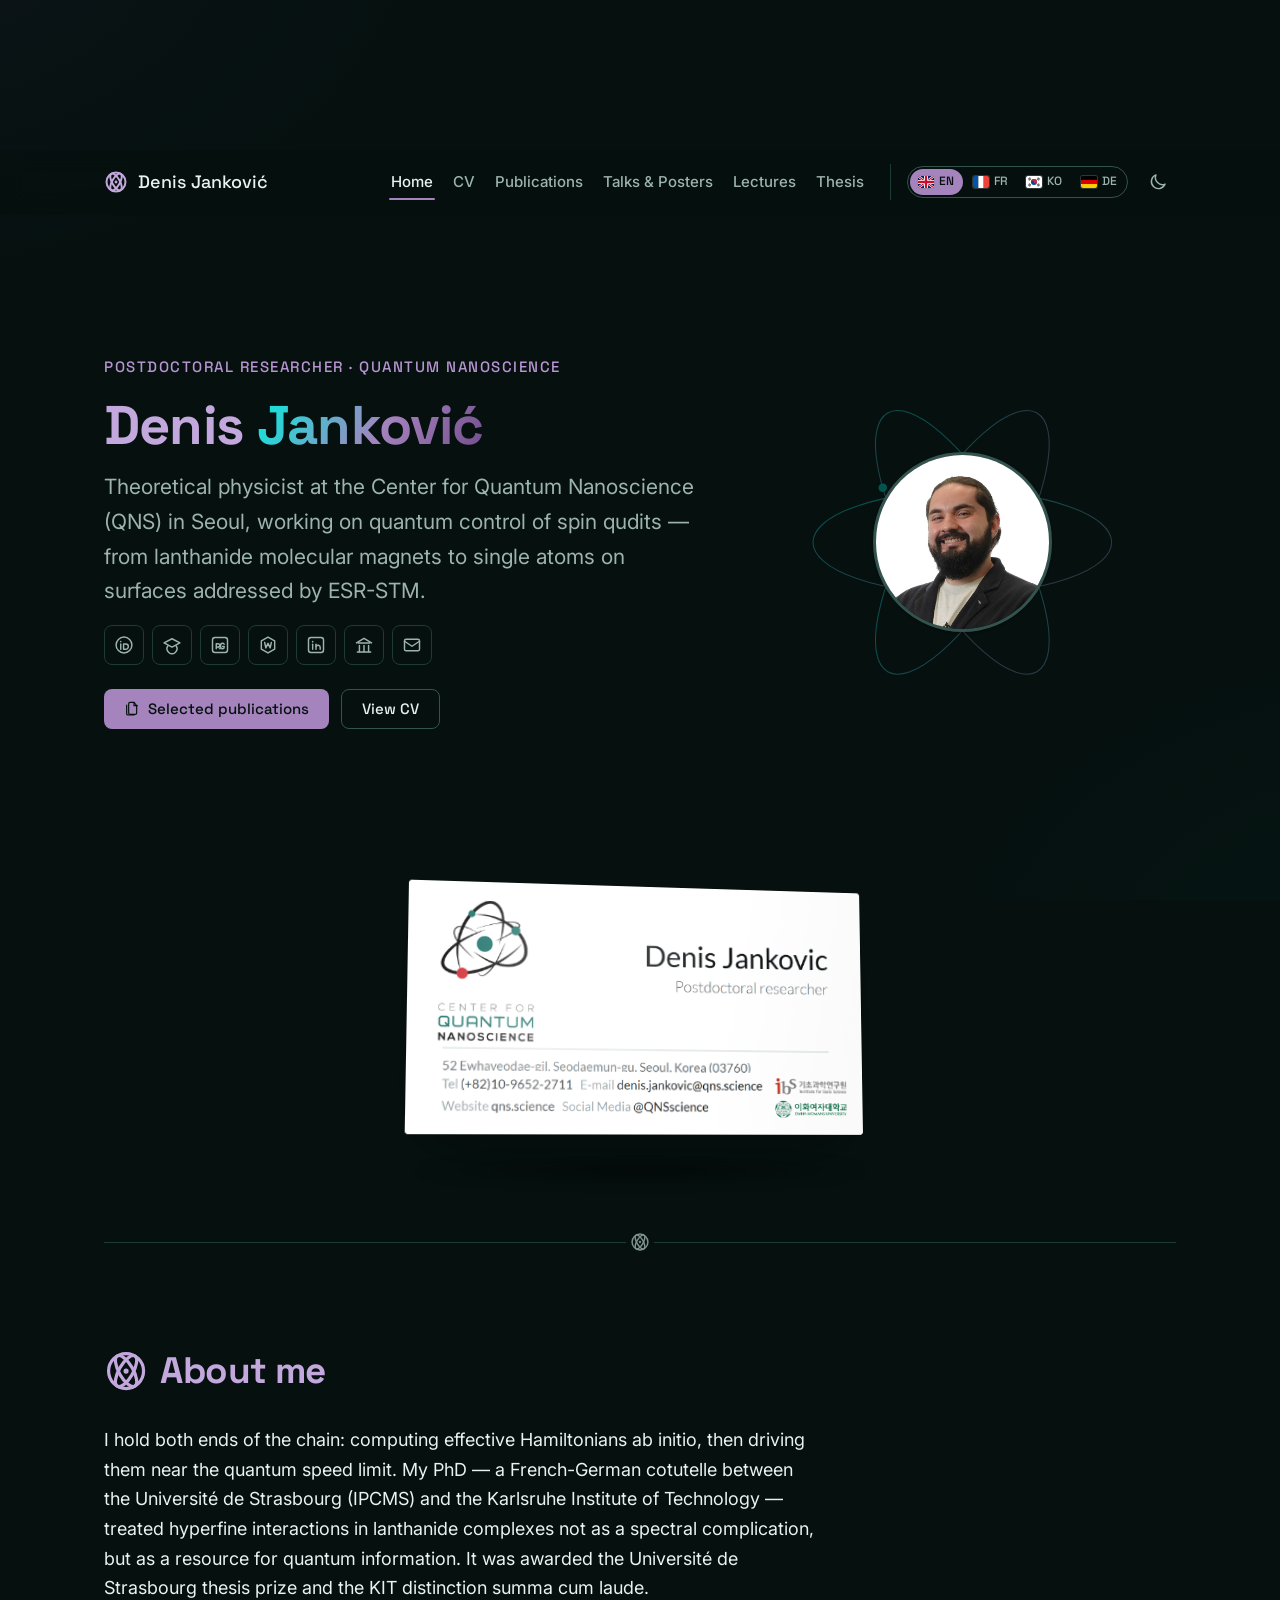
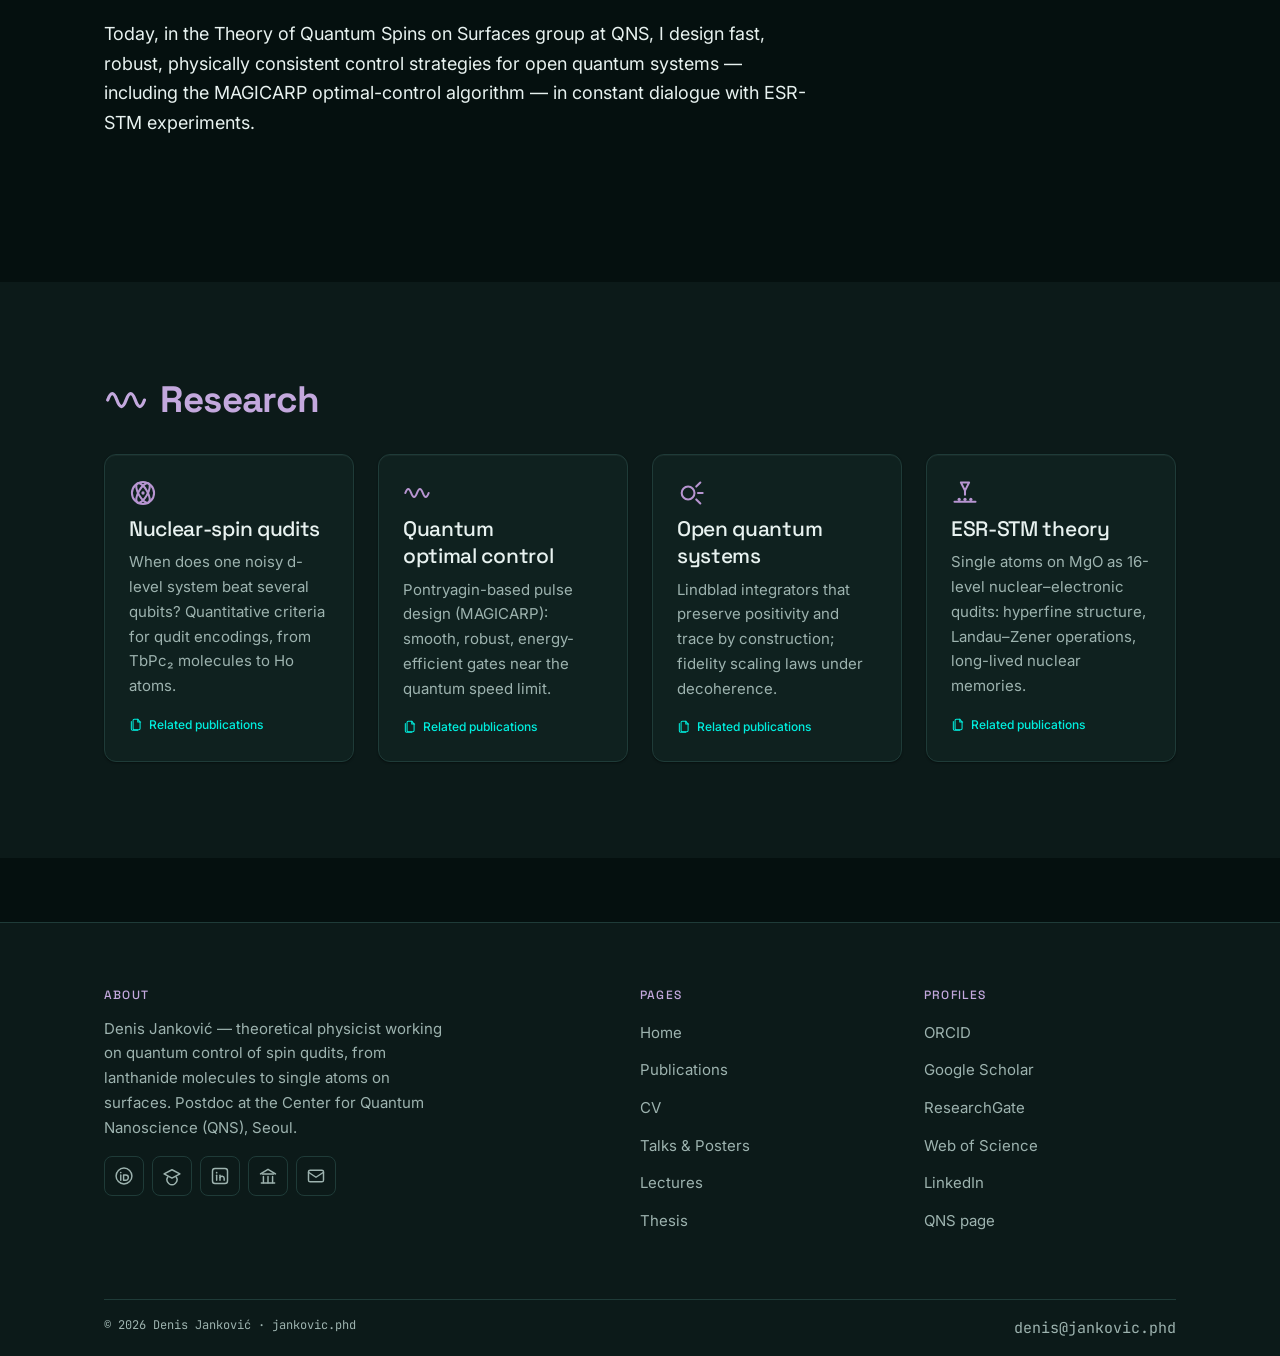
==== index.html @ dadc1a3b "Add a business card that turns over as the homepage scrolls Below the hero, a 3D card with the Engli" ====
<!DOCTYPE html>
<html lang="en" data-theme="dark" data-lang="en" class="no-js">
<head>
  <meta charset="utf-8">
  <meta name="viewport" content="width=device-width, initial-scale=1">
  <title>Denis Janković — Quantum Nanoscience Researcher</title>
  <meta name="description" content="Denis Janković — theoretical physicist at the Center for Quantum Nanoscience (QNS), Seoul. Quantum control of spin qudits, from lanthanide molecules to single atoms on surfaces. Publications, CV, talks and thesis.">
  <link rel="canonical" href="https://jankovic.phd/">
  <meta property="og:type" content="profile">
  <meta property="og:title" content="Denis Janković — Quantum Nanoscience Researcher">
  <meta property="og:description" content="Quantum control of spin qudits, from lanthanide molecules to single atoms on surfaces. Publications, CV, talks and thesis.">
  <meta property="og:url" content="https://jankovic.phd/">
  <meta property="og:image" content="https://jankovic.phd/assets/img/og-card.png">
  <meta property="og:locale" content="en_US">
  <meta property="og:locale:alternate" content="fr_FR">
  <meta property="og:locale:alternate" content="ko_KR">
  <meta property="og:locale:alternate" content="de_DE">
  <meta name="twitter:card" content="summary_large_image">
  <link rel="icon" type="image/svg+xml" href="favicon.svg">
  <!-- @partial:boot -->
<script>
(function () {
  var d = document.documentElement;
  d.classList.remove("no-js"); d.classList.add("js");
  var LANGS = ["en", "fr", "ko", "de"];
  // ?lang=fr opens the page in that language (en, fr, ko, de; kr is taken as
  // ko) and remembers it like the toggle would. The parameter is then dropped
  // from the address, so a later toggle is not undone by a reload.
  var fromUrl = null;
  try {
    var url = new URL(location.href);
    var v = url.searchParams.get("lang");
    if (v !== null) {
      v = v.toLowerCase().slice(0, 2);
      if (v === "kr") v = "ko";
      if (LANGS.indexOf(v) !== -1) fromUrl = v;
      url.searchParams.delete("lang");
      history.replaceState(history.state, "", url.pathname + url.search + url.hash);
    }
  } catch (e) { /* no URL API or history — the address is left as it is */ }
  try {
    d.dataset.theme = localStorage.getItem("dj-theme") || "dark";
    var l = fromUrl || localStorage.getItem("dj-lang");
    if (LANGS.indexOf(l) === -1) l = "en";
    if (fromUrl) localStorage.setItem("dj-lang", l);
    d.dataset.lang = l;
    d.lang = l;
  } catch (e) {
    // storage unavailable (private mode, file://) — keep defaults, but a
    // language named in the address still applies
    if (fromUrl) { d.dataset.lang = fromUrl; d.lang = fromUrl; }
  }
})();
</script>
<!-- /@partial:boot -->
  <link rel="preconnect" href="https://fonts.googleapis.com">
  <link rel="preconnect" href="https://fonts.gstatic.com" crossorigin>
  <link rel="stylesheet" href="https://fonts.googleapis.com/css2?family=Inter:wght@400;500;600&family=JetBrains+Mono&family=Space+Grotesk:wght@500;700&display=swap">
  <link rel="stylesheet" href="css/tokens.css">
  <link rel="stylesheet" href="css/base.css">
  <link rel="stylesheet" href="css/components.css">
  <link rel="stylesheet" href="css/pages.css">
  <script type="application/ld+json">
  {
    "@context": "https://schema.org",
    "@type": "Person",
    "name": "Denis Janković",
    "honorificPrefix": "Dr.",
    "jobTitle": "Postdoctoral Researcher",
    "worksFor": { "@type": "Organization", "name": "Center for Quantum Nanoscience (QNS), Institute for Basic Science & Ewha Womans University" },
    "alumniOf": [
      { "@type": "CollegeOrUniversity", "name": "Université de Strasbourg" },
      { "@type": "CollegeOrUniversity", "name": "Karlsruhe Institute of Technology" }
    ],
    "email": "mailto:denis@jankovic.phd",
    "url": "https://jankovic.phd/",
    "sameAs": [
      "https://orcid.org/0000-0002-9550-6412",
      "https://scholar.google.com/citations?user=Z3OZfkQAAAAJ",
      "https://www.linkedin.com/in/denis-jankovic/",
      "https://www.researchgate.net/profile/Denis-Jankovic",
      "https://www.webofscience.com/wos/author/record/LYO-4728-2024",
      "https://qns.science/denis-jankovic/"
    ]
  }
  </script>
</head>
<body>
<!-- @partial:sprite -->
<svg hidden aria-hidden="true" xmlns="http://www.w3.org/2000/svg">
  <!-- Signature motif at icon scale: circle + two ellipses + nucleus -->
  <symbol id="i-orbital" viewBox="0 0 24 24">
    <circle cx="12" cy="12" r="9.5"/>
    <ellipse cx="12" cy="12" rx="9.5" ry="3.8" transform="rotate(60 12 12)"/>
    <ellipse cx="12" cy="12" rx="9.5" ry="3.8" transform="rotate(-60 12 12)"/>
    <circle cx="12" cy="12" r="1.4" fill="currentColor" stroke="none"/>
  </symbol>
  <symbol id="i-wave" viewBox="0 0 24 24">
    <path d="M2 12q2.5-7 5 0t5 0t5 0t5 0"/>
  </symbol>
  <symbol id="i-pubs" viewBox="0 0 24 24">
    <path d="M15 2H9a2 2 0 0 0-2 2v14a2 2 0 0 0 2 2h8a2 2 0 0 0 2-2V7z"/>
    <path d="M15 2v5h5"/>
    <path d="M4 6v13a2 2 0 0 0 2 2h9"/>
  </symbol>
  <symbol id="i-star" viewBox="0 0 24 24">
    <path d="M12 3l2.7 5.6 6.1.9-4.4 4.3 1 6.1-5.4-2.9-5.4 2.9 1-6.1L3.2 9.5l6.1-.9z"/>
  </symbol>
  <symbol id="i-cv" viewBox="0 0 24 24">
    <rect x="3" y="5" width="18" height="14" rx="2"/>
    <circle cx="8.5" cy="10.5" r="2"/>
    <path d="M5.8 16c.7-1.4 4.7-1.4 5.4 0"/>
    <path d="M14 9.5h4M14 13h4"/>
  </symbol>
  <symbol id="i-briefcase" viewBox="0 0 24 24">
    <rect x="3" y="7" width="18" height="13" rx="2"/>
    <path d="M8 7V5a2 2 0 0 1 2-2h4a2 2 0 0 1 2 2v2"/>
    <circle cx="12" cy="13" r="1" fill="currentColor" stroke="none"/>
  </symbol>
  <symbol id="i-education" viewBox="0 0 24 24">
    <path d="M22 9.5 12 4.5l-10 5 10 5z"/>
    <path d="M6 12.2V16c0 1.5 2.7 3 6 3s6-1.5 6-3v-3.8"/>
    <path d="M22 9.5V15"/>
    <circle cx="22" cy="16.2" r="0.8" fill="currentColor" stroke="none"/>
  </symbol>
  <symbol id="i-teaching" viewBox="0 0 24 24">
    <path d="M2 3h20"/>
    <path d="M21 3v11a2 2 0 0 1-2 2H5a2 2 0 0 1-2-2V3"/>
    <path d="M8 11c1.2-2.4 2.6-2.4 3.5 0s2.3 2.4 3.5 0"/>
    <path d="M12 16v2.2M7.5 21l4.5-2.6L16.5 21"/>
  </symbol>
  <symbol id="i-award" viewBox="0 0 24 24">
    <circle cx="12" cy="9" r="5.5"/>
    <path d="M9 13.5 7.5 21l4.5-2.7L16.5 21 15 13.5"/>
  </symbol>
  <symbol id="i-medal" viewBox="0 0 24 24">
    <path d="M8.2 9.8 6 3h4.5L12 7l1.5-4H18l-2.2 6.8"/>
    <circle cx="12" cy="14.5" r="5"/>
  </symbol>
  <symbol id="i-training" viewBox="0 0 24 24">
    <path d="M2 4h6a3 3 0 0 1 3 3v13a2.5 2.5 0 0 0-2.5-2.5H2z"/>
    <path d="M22 4h-6a3 3 0 0 0-3 3v13a2.5 2.5 0 0 1 2.5-2.5H22z"/>
  </symbol>
  <symbol id="i-service" viewBox="0 0 24 24">
    <path d="M12 22s8-3.4 8-10V5.5L12 2 4 5.5V12c0 6.6 8 10 8 10z"/>
    <path d="m8.8 11.8 2.3 2.3 4.2-4.2"/>
  </symbol>
  <symbol id="i-skills" viewBox="0 0 24 24">
    <path d="M3 6h18M3 12h18M3 18h18"/>
    <circle cx="9" cy="6" r="1.8" fill="currentColor" stroke="none"/>
    <circle cx="15" cy="12" r="1.8" fill="currentColor" stroke="none"/>
    <circle cx="7" cy="18" r="1.8" fill="currentColor" stroke="none"/>
  </symbol>
  <symbol id="i-globe" viewBox="0 0 24 24">
    <circle cx="12" cy="12" r="9.5"/>
    <ellipse cx="12" cy="12" rx="4.2" ry="9.5"/>
    <path d="M2.5 12h19"/>
  </symbol>
  <symbol id="i-talks" viewBox="0 0 24 24">
    <path d="M2 3h20"/>
    <path d="M21 3v11a2 2 0 0 1-2 2H5a2 2 0 0 1-2-2V3"/>
    <path d="m7 12 3-3 2.5 2L16 7.5"/>
    <path d="M12 16v2.2M7.5 21l4.5-2.6L16.5 21"/>
  </symbol>
  <symbol id="i-posters" viewBox="0 0 24 24">
    <rect x="5" y="5.5" width="14" height="15" rx="1.5"/>
    <circle cx="12" cy="3.5" r="1.4"/>
    <path d="M12 5v3"/>
    <path d="M8.5 12h7M8.5 15.5h5"/>
  </symbol>
  <symbol id="i-thesis" viewBox="0 0 24 24">
    <path d="M4 19.5A2.5 2.5 0 0 1 6.5 17H20"/>
    <path d="M6.5 2H20v20H6.5A2.5 2.5 0 0 1 4 19.5v-15A2.5 2.5 0 0 1 6.5 2z"/>
    <path d="M9.5 7h7"/>
  </symbol>
  <symbol id="i-mail" viewBox="0 0 24 24">
    <rect x="3" y="5" width="18" height="14" rx="2"/>
    <path d="m3 7.5 9 6 9-6"/>
  </symbol>
  <symbol id="i-pin" viewBox="0 0 24 24">
    <path d="M12 21.5S5 15.5 5 10a7 7 0 0 1 14 0c0 5.5-7 11.5-7 11.5z"/>
    <circle cx="12" cy="10" r="2.5"/>
  </symbol>
  <symbol id="i-download" viewBox="0 0 24 24">
    <path d="M12 3v11.5"/>
    <path d="m7 10 5 5 5-5"/>
    <path d="M4 17v2a2 2 0 0 0 2 2h12a2 2 0 0 0 2-2v-2"/>
  </symbol>
  <symbol id="i-external" viewBox="0 0 24 24">
    <path d="M14 4h6v6"/>
    <path d="M20 4 11 13"/>
    <path d="M18 13.5V19a1.5 1.5 0 0 1-1.5 1.5h-11A1.5 1.5 0 0 1 4 19V8a1.5 1.5 0 0 1 1.5-1.5H10"/>
  </symbol>
  <symbol id="i-copy" viewBox="0 0 24 24">
    <rect x="9" y="9" width="11" height="11" rx="2"/>
    <path d="M5 15V5a2 2 0 0 1 2-2h10"/>
  </symbol>
  <symbol id="i-check" viewBox="0 0 24 24">
    <path d="m5 13 4.5 4.5L19 8"/>
  </symbol>
  <symbol id="i-search" viewBox="0 0 24 24">
    <circle cx="11" cy="11" r="7"/>
    <path d="m20.5 20.5-4.6-4.6"/>
  </symbol>
  <symbol id="i-calendar" viewBox="0 0 24 24">
    <rect x="3" y="5" width="18" height="16" rx="2"/>
    <path d="M8 3v4M16 3v4M3 10.5h18"/>
    <circle cx="12" cy="15.5" r="1.2" fill="currentColor" stroke="none"/>
  </symbol>
  <symbol id="i-filter" viewBox="0 0 24 24">
    <path d="M3 5h18l-7 8v5.5l-4 2.5v-8z"/>
  </symbol>
  <symbol id="i-chevron-down" viewBox="0 0 24 24">
    <path d="m6 9 6 6 6-6"/>
  </symbol>
  <symbol id="i-sun" viewBox="0 0 24 24">
    <circle cx="12" cy="12" r="4.2"/>
    <path d="M12 2v2.5M12 19.5V22M2 12h2.5M19.5 12H22M4.9 4.9l1.8 1.8M17.3 17.3l1.8 1.8M19.1 4.9l-1.8 1.8M6.7 17.3l-1.8 1.8"/>
  </symbol>
  <symbol id="i-moon" viewBox="0 0 24 24">
    <path d="M20.5 14.5A8.5 8.5 0 0 1 9.5 3.5a8.5 8.5 0 1 0 11 11z"/>
  </symbol>
  <symbol id="i-arrow-up" viewBox="0 0 24 24">
    <path d="M12 20V5"/>
    <path d="m6 11 6-6 6 6"/>
  </symbol>
  <symbol id="i-fullscreen" viewBox="0 0 24 24">
    <path d="M8 3H5a2 2 0 0 0-2 2v3"/>
    <path d="M16 3h3a2 2 0 0 1 2 2v3"/>
    <path d="M8 21H5a2 2 0 0 1-2-2v-3"/>
    <path d="M16 21h3a2 2 0 0 0 2-2v-3"/>
  </symbol>
  <symbol id="i-video" viewBox="0 0 24 24">
    <rect x="2" y="6" width="13" height="12" rx="2"/>
    <path d="m15 10.5 6-3.5v10l-6-3.5"/>
  </symbol>
  <symbol id="i-users" viewBox="0 0 24 24">
    <circle cx="9" cy="8" r="3.5"/>
    <path d="M2.5 20c.8-3.4 3.4-5 6.5-5s5.7 1.6 6.5 5"/>
    <path d="M16.5 4.6a3.5 3.5 0 0 1 0 6.8"/>
    <path d="M18 15.3c2 .7 3.2 2.2 3.7 4.7"/>
  </symbol>
  <symbol id="i-megaphone" viewBox="0 0 24 24">
    <path d="m3 11 18-7v12L3 13z"/>
    <path d="M11.6 16.8a3 3 0 1 1-5.8-1.6"/>
  </symbol>
  <symbol id="i-link" viewBox="0 0 24 24">
    <path d="M10 13a5 5 0 0 0 7.5.5l3-3a5 5 0 0 0-7-7l-1.7 1.7"/>
    <path d="M14 11a5 5 0 0 0-7.5-.5l-3 3a5 5 0 0 0 7 7l1.7-1.7"/>
  </symbol>
  <symbol id="i-file" viewBox="0 0 24 24">
    <path d="M15 2H7a2 2 0 0 0-2 2v16a2 2 0 0 0 2 2h10a2 2 0 0 0 2-2V7z"/>
    <path d="M15 2v5h5"/>
    <path d="M9 13h6M9 17h6"/>
  </symbol>
  <symbol id="i-open" viewBox="0 0 24 24">
    <circle cx="9.5" cy="12" r="5.5"/>
    <path d="m16.5 6.5 3.5-3.5M18 12h4M16.5 17.5l3.5 3.5"/>
  </symbol>
  <symbol id="i-stm" viewBox="0 0 24 24">
    <path d="M8.5 3h7l-3.5 7z"/>
    <path d="M12 10v3.5"/>
    <path d="M3 19.5h18"/>
    <circle cx="7" cy="17.5" r="1.4" fill="currentColor" stroke="none"/>
    <circle cx="12" cy="17.5" r="1.4" fill="currentColor" stroke="none"/>
    <circle cx="17" cy="17.5" r="1.4" fill="currentColor" stroke="none"/>
  </symbol>
  <!-- Brand marks, drawn in the same 24px stroke style -->
  <symbol id="i-orcid" viewBox="0 0 24 24">
    <circle cx="12" cy="12" r="9.5"/>
    <circle cx="8.1" cy="7.9" r="1" fill="currentColor" stroke="none"/>
    <path d="M8.1 10.8V17"/>
    <path d="M11.5 10.8h2.6a3.1 3.1 0 0 1 0 6.2h-2.6z"/>
  </symbol>
  <symbol id="i-scholar" viewBox="0 0 24 24">
    <path d="M21.5 9.5 12 4.5l-9.5 5 9.5 5z"/>
    <path d="M6.9 13.2a6 6 0 1 0 10.2 0"/>
  </symbol>
  <symbol id="i-linkedin" viewBox="0 0 24 24">
    <rect x="3" y="3" width="18" height="18" rx="3"/>
    <circle cx="8" cy="8" r="1" fill="currentColor" stroke="none"/>
    <path d="M8 11v6"/>
    <path d="M12 17v-6"/>
    <path d="M12 13.8a2.6 2.6 0 0 1 5 1V17"/>
  </symbol>
  <symbol id="i-researchgate" viewBox="0 0 24 24">
    <rect x="3" y="3" width="18" height="18" rx="3"/>
    <path d="M7.5 16.5v-6h2.3a1.9 1.9 0 0 1 0 3.8H7.5m2.8 0 1.8 2.2"/>
    <path d="M17 11a2.4 2.4 0 0 0-2-1c-1.5 0-2.4 1.2-2.4 3.2s.9 3.3 2.4 3.3c1.2 0 2-.7 2-1.9v-.7h-1.8"/>
  </symbol>
  <symbol id="i-wos" viewBox="0 0 24 24">
    <path d="M12 2.5 20 7v10l-8 4.5L4 17V7z"/>
    <path d="m8 9 1.4 6.5L12 10l2.6 5.5L16 9"/>
  </symbol>
  <symbol id="i-qns" viewBox="0 0 24 24">
    <path d="M3 9.5 12 4l9 5.5"/>
    <path d="M5 9.5h14"/>
    <path d="M6.5 12.5V20M12 12.5V20M17.5 12.5V20"/>
    <path d="M4 20.5h16"/>
  </symbol>
  <symbol id="i-arxiv" viewBox="0 0 24 24">
    <path d="M6 4.5c3.2 2.6 7 8 11.5 15"/>
    <path d="M17.5 4.5C15.2 7.6 10.8 13.4 6.5 19.5"/>
  </symbol>
  <symbol id="i-code" viewBox="0 0 24 24">
    <path d="m8 7-5 5 5 5"/>
    <path d="m16 7 5 5-5 5"/>
  </symbol>
  <symbol id="i-pencil" viewBox="0 0 24 24">
    <path d="M17 3a2.85 2.85 0 1 1 4 4L7.5 20.5 2 22l1.5-5.5z"/>
    <path d="m15 5 4 4"/>
  </symbol>
  <!-- Language flags (fixed colours, never themed) -->
  <symbol id="f-gb" viewBox="0 0 24 18">
    <rect width="24" height="18" fill="#012169"/>
    <path d="M0 0l24 18M24 0L0 18" stroke="#fff" stroke-width="3.6"/>
    <path d="M0 0l24 18M24 0L0 18" stroke="#C8102E" stroke-width="1.6"/>
    <path d="M12 0v18M0 9h24" stroke="#fff" stroke-width="6"/>
    <path d="M12 0v18M0 9h24" stroke="#C8102E" stroke-width="3.4"/>
  </symbol>
  <symbol id="f-fr" viewBox="0 0 24 18">
    <rect width="8" height="18" fill="#0055A4"/>
    <rect x="8" width="8" height="18" fill="#fff"/>
    <rect x="16" width="8" height="18" fill="#EF4135"/>
  </symbol>
  <symbol id="f-kr" viewBox="0 0 24 18">
    <rect width="24" height="18" fill="#fff"/>
    <circle cx="12" cy="9" r="4.5" fill="#0047A0"/>
    <path d="M7.5 9a4.5 4.5 0 0 1 9 0 2.25 2.25 0 0 1-4.5 0 2.25 2.25 0 0 0-4.5 0z" fill="#CD2E3A"/>
    <g stroke="#000" stroke-width="1">
      <path d="M3.2 4.6l3-2.2M3.9 5.6l3-2.2M4.6 6.6l3-2.2"/>
      <path d="M17.8 15.6l3-2.2M17.1 14.6l3-2.2M16.4 13.6l3-2.2"/>
      <path d="M3.2 13.4l3 2.2M3.9 12.4l3 2.2M4.6 11.4l3 2.2"/>
      <path d="M17.8 2.4l3 2.2M17.1 3.4l3 2.2M16.4 4.4l3 2.2"/>
    </g>
  </symbol>
  <symbol id="f-de" viewBox="0 0 24 18">
    <rect width="24" height="6" fill="#000"/>
    <rect y="6" width="24" height="6" fill="#DD0000"/>
    <rect y="12" width="24" height="6" fill="#FFCE00"/>
  </symbol>
</svg>
<!-- /@partial:sprite -->
<!-- @partial:nav -->
<a class="skip-link" href="#main"><span lang="en">Skip to content</span><span lang="fr">Aller au contenu</span><span lang="ko">본문으로 건너뛰기</span><span lang="de">Zum Inhalt springen</span></a>
<header class="site-nav">
  <nav class="site-nav__inner" aria-label="Main">
    <a class="site-nav__brand" href="index.html">
      <svg class="icon" aria-hidden="true"><use href="#i-orbital"/></svg>
      <span>Denis Janković</span>
    </a>
    <ul class="site-nav__links">
      <li><a class="site-nav__link" href="index.html" data-nav="index"><span lang="en">Home</span><span lang="fr">Accueil</span><span lang="ko">홈</span><span lang="de">Start</span></a></li>
      <li><a class="site-nav__link" href="cv.html" data-nav="cv">CV</a></li>
      <li><a class="site-nav__link" href="publications.html" data-nav="publications"><span lang="en">Publications</span><span lang="fr">Publications</span><span lang="ko">논문</span><span lang="de">Publikationen</span></a></li>
      <li><a class="site-nav__link" href="talks.html" data-nav="talks"><span lang="en">Talks &amp; Posters</span><span lang="fr">Présentations &amp; Posters</span><span lang="ko">발표 &amp; 포스터</span><span lang="de">Vorträge &amp; Poster</span></a></li>
      <li><a class="site-nav__link" href="lectures.html" data-nav="lectures"><span lang="en">Lectures</span><span lang="fr">Cours</span><span lang="ko">강의</span><span lang="de">Lehre</span></a></li>
      <li><a class="site-nav__link" href="thesis.html" data-nav="thesis"><span lang="en">Thesis</span><span lang="fr">Thèse</span><span lang="ko">학위논문</span><span lang="de">Dissertation</span></a></li>
    </ul>
    <div class="site-nav__controls">
      <div class="lang-toggle" role="group" data-i18n-aria-label="langToggle" aria-label="Language">
        <button class="lang-toggle__opt keep" type="button" data-lang-btn="en" aria-pressed="true" aria-label="English">
          <svg class="flag" aria-hidden="true"><use href="#f-gb"/></svg><span class="code">EN</span></button>
        <button class="lang-toggle__opt keep" type="button" data-lang-btn="fr" aria-pressed="false" aria-label="Français">
          <svg class="flag" aria-hidden="true"><use href="#f-fr"/></svg><span class="code">FR</span></button>
        <button class="lang-toggle__opt keep" type="button" data-lang-btn="ko" aria-pressed="false" aria-label="한국어">
          <svg class="flag" aria-hidden="true"><use href="#f-kr"/></svg><span class="code">KO</span></button>
        <button class="lang-toggle__opt keep" type="button" data-lang-btn="de" aria-pressed="false" aria-label="Deutsch">
          <svg class="flag" aria-hidden="true"><use href="#f-de"/></svg><span class="code">DE</span></button>
      </div>
      <button class="theme-toggle" type="button" data-theme-btn aria-pressed="true" data-i18n-aria-label="themeToggle" aria-label="Switch theme">
        <svg class="icon icon--sun" aria-hidden="true"><use href="#i-sun"/></svg>
        <svg class="icon icon--moon" aria-hidden="true"><use href="#i-moon"/></svg>
      </button>
    </div>
  </nav>
</header>
<!-- /@partial:nav -->

<main id="main">
  <!-- ============================ HERO ============================ -->
  <section class="hero container">
    <div class="hero__text">
      <p class="eyebrow load-rise" style="--load-delay:100ms">
        <span lang="en">Postdoctoral researcher · Quantum nanoscience</span>
        <span lang="fr">Chercheur postdoctoral · Nanoscience quantique</span>
        <span lang="ko">박사후연구원 · 양자 나노과학</span>
        <span lang="de">Postdoktorand · Quanten-Nanowissenschaft</span>
      </p>
      <h1 class="hero__name load-rise" style="--load-delay:180ms">Denis <span class="grad">Janković</span></h1>
      <p class="hero__bio load-rise" style="--load-delay:260ms">
        <span lang="en">Theoretical physicist at the Center for Quantum Nanoscience (QNS) in Seoul, working on quantum control of spin qudits — from lanthanide molecular magnets to single atoms on surfaces addressed by ESR-STM.</span>
        <span lang="fr">Physicien théoricien au Center for Quantum Nanoscience (QNS) à Séoul, je travaille sur le contrôle quantique des qudits de spin — des aimants moléculaires de lanthanides aux atomes uniques sur surface adressés par ESR-STM.</span>
        <span lang="ko">서울 양자나노과학연구단(QNS)의 이론물리학자로서, 란타넘족 분자 자석부터 ESR-STM으로 조작하는 표면 위 단일 원자까지, 스핀 큐디트의 양자 제어를 연구합니다.</span>
        <span lang="de">Theoretischer Physiker am Center for Quantum Nanoscience (QNS) in Seoul. Ich arbeite an der Quantenkontrolle von Spin-Qudits — von molekularen Lanthanoid-Magneten bis zu einzelnen Atomen auf Oberflächen, adressiert per ESR-STM.</span>
      </p>
      <div class="hero__links load-rise" style="--load-delay:340ms">
        <a class="icon-btn" href="https://orcid.org/0000-0002-9550-6412" aria-label="ORCID" title="ORCID"><svg class="icon" aria-hidden="true"><use href="#i-orcid"/></svg></a>
        <a class="icon-btn" href="https://scholar.google.com/citations?user=Z3OZfkQAAAAJ" aria-label="Google Scholar" title="Google Scholar"><svg class="icon" aria-hidden="true"><use href="#i-scholar"/></svg></a>
        <a class="icon-btn" href="https://www.researchgate.net/profile/Denis-Jankovic" aria-label="ResearchGate" title="ResearchGate"><svg class="icon" aria-hidden="true"><use href="#i-researchgate"/></svg></a>
        <a class="icon-btn" href="https://www.webofscience.com/wos/author/record/LYO-4728-2024" aria-label="Web of Science" title="Web of Science"><svg class="icon" aria-hidden="true"><use href="#i-wos"/></svg></a>
        <a class="icon-btn" href="https://www.linkedin.com/in/denis-jankovic/" aria-label="LinkedIn" title="LinkedIn"><svg class="icon" aria-hidden="true"><use href="#i-linkedin"/></svg></a>
        <a class="icon-btn" href="https://qns.science/denis-jankovic/" aria-label="QNS institutional page" title="QNS"><svg class="icon" aria-hidden="true"><use href="#i-qns"/></svg></a>
        <a class="icon-btn" href="mailto:denis@jankovic.phd" aria-label="Email" title="Email"><svg class="icon" aria-hidden="true"><use href="#i-mail"/></svg></a>
      </div>
      <div class="hero__ctas load-rise" style="--load-delay:420ms">
        <a class="btn btn--primary" href="publications.html">
          <svg class="icon" aria-hidden="true"><use href="#i-pubs"/></svg>
          <span lang="en">Selected publications</span><span lang="fr">Publications sélectionnées</span><span lang="ko">선정 논문</span><span lang="de">Ausgewählte Publikationen</span>
        </a>
        <a class="btn btn--secondary" href="cv.html">
          <span lang="en">View CV</span><span lang="fr">Voir le CV</span><span lang="ko">CV 보기</span><span lang="de">CV ansehen</span>
        </a>
      </div>
    </div>
    <div class="hero__visual" aria-hidden="true">
      <svg class="orbital" viewBox="0 0 600 600">
        <defs>
          <linearGradient id="qgrad" x1="0" y1="0" x2="1" y2="1">
            <stop offset="0" style="stop-color:var(--motif-a)"/>
            <stop offset="1" style="stop-color:var(--motif-b)"/>
          </linearGradient>
        </defs>
        <g class="orbital__rings" stroke="url(#qgrad)">
          <ellipse class="orbital__ring" cx="300" cy="300" rx="210" ry="72"/>
          <ellipse class="orbital__ring" cx="300" cy="300" rx="210" ry="72" transform="rotate(60 300 300)"/>
          <ellipse class="orbital__ring" cx="300" cy="300" rx="210" ry="72" transform="rotate(-60 300 300)"/>
          <g transform="rotate(60 300 300)">
            <circle class="orbital__satellite" r="6" stroke="none">
              <animateMotion dur="16s" repeatCount="indefinite" path="M 90 300 a 210 72 0 1 0 420 0 a 210 72 0 1 0 -420 0"/>
            </circle>
          </g>
        </g>
        <circle class="orbital__nucleus" cx="300" cy="300" r="8" stroke="none"/>
      </svg>
      <!-- Portrait: the pictures and their timing come from data/portraits.json
           (Profile pictures in /admin); js/portrait.js shows them — one stands
           still, two or more open on one drawn at random and then fade from one
           to the next. With none, or until the first one loads, the initials
           stay. -->
      <div class="hero__portrait hero__portrait--initials" data-portrait>
        <span>DJ</span>
      </div>
    </div>
  </section>

  <!-- ======================== BUSINESS CARD ======================== -->
  <!-- Turns over as it scrolls through the viewport: js/card.js sets the angle
       from the scroll position, and opens a link to #card with the card centred
       and face on. The two faces are assets/img/card/*.png,
       rendered from the QNS design-system business card (see DEPLOY.md,
       "Business card"). -->
  <section class="card-stage container" id="card" data-card-stage data-i18n-aria-label="businessCard" aria-label="Business card">
    <div class="card3d">
      <div class="card3d__face card3d__face--front">
        <img src="assets/img/card/business-card-en.png" width="1420" height="768" alt="Business card of Denis Jankovic, postdoctoral researcher at the Center for Quantum Nanoscience — 52 Ewhayeodae-gil, Seodaemun-gu, Seoul, Korea (03760); denis.jankovic@qns.science; qns.science; @QNSscience">
      </div>
      <div class="card3d__face card3d__face--back">
        <img src="assets/img/card/business-card-ko.png" width="1420" height="768" alt="명함 뒷면 (한국어): 양코비치 데니스, 박사후과정연구원, 양자나노과학연구단">
      </div>
    </div>
    <div class="card-stage__shadow" aria-hidden="true"></div>
  </section>

  <div class="divider" role="presentation"><svg class="icon" aria-hidden="true"><use href="#i-orbital"/></svg></div>

  <!-- ============================ ABOUT ============================ -->
  <section class="section container" id="about">
    <div class="section-head" data-reveal>
      <svg class="icon" aria-hidden="true"><use href="#i-orbital"/></svg>
      <h2><span lang="en">About me</span><span lang="fr">À propos</span><span lang="ko">소개</span><span lang="de">Über mich</span></h2>
    </div>
    <div data-reveal-group>
      <p data-reveal>
        <span lang="en">I hold both ends of the chain: computing effective Hamiltonians ab initio, then driving them near the quantum speed limit. My PhD — a French-German cotutelle between the Université de Strasbourg (IPCMS) and the Karlsruhe Institute of Technology — treated hyperfine interactions in lanthanide complexes not as a spectral complication, but as a resource for quantum information. It was awarded the Université de Strasbourg thesis prize and the KIT distinction summa cum laude.</span>
        <span lang="fr">Je tiens les deux bouts de la chaîne : calculer ab initio des hamiltoniens effectifs, puis les commander près de la limite de vitesse quantique. Ma thèse — une cotutelle franco-allemande entre l'Université de Strasbourg (IPCMS) et le Karlsruhe Institute of Technology — a traité les interactions hyperfines dans les complexes de lanthanides non comme une complication spectrale, mais comme une ressource pour l'information quantique. Elle a reçu le prix de thèse de l'Université de Strasbourg et la mention summa cum laude du KIT.</span>
        <span lang="ko">저는 사슬의 양 끝을 모두 다룹니다: 유효 해밀토니안을 제일원리로 계산하고, 이를 양자 속도 한계 근처에서 제어하는 것입니다. 스트라스부르 대학교(IPCMS)와 카를스루에 공과대학교(KIT)의 공동 박사과정으로 수행한 학위논문에서는 란타넘족 착물의 초미세 상호작용을 스펙트럼의 골칫거리가 아니라 양자정보의 자원으로 다루었으며, 스트라스부르 대학교 논문상과 KIT의 summa cum laude를 받았습니다.</span>
        <span lang="de">Ich halte beide Enden der Kette: effektive Hamiltonians ab initio berechnen und sie dann nahe dem Quanten-Geschwindigkeitslimit steuern. Meine Dissertation — eine deutsch-französische Cotutelle zwischen der Université de Strasbourg (IPCMS) und dem Karlsruher Institut für Technologie — behandelte Hyperfein-Wechselwirkungen in Lanthanoid-Komplexen nicht als spektrale Komplikation, sondern als Ressource für die Quanteninformation. Sie wurde mit dem Dissertationspreis der Université de Strasbourg und der KIT-Auszeichnung summa cum laude gewürdigt.</span>
      </p>
      <p data-reveal style="margin-top: var(--space-4)">
        <span lang="en">Today, in the Theory of Quantum Spins on Surfaces group at QNS, I design fast, robust, physically consistent control strategies for open quantum systems — including the MAGICARP optimal-control algorithm — in constant dialogue with ESR-STM experiments.</span>
        <span lang="fr">Aujourd'hui, dans le groupe de théorie des spins quantiques sur surfaces du QNS, je conçois des stratégies de commande rapides, robustes et physiquement consistantes pour les systèmes quantiques ouverts — dont l'algorithme de contrôle optimal MAGICARP — en dialogue constant avec les expériences ESR-STM.</span>
        <span lang="ko">현재 QNS의 표면 위 양자 스핀 이론 그룹에서, ESR-STM 실험과의 긴밀한 협력 속에 열린 양자계를 위한 빠르고 강건하며 물리적으로 일관된 제어 전략 — 최적 제어 알고리즘 MAGICARP를 포함하여 — 을 설계하고 있습니다.</span>
        <span lang="de">Heute entwerfe ich in der Gruppe für die Theorie von Quantenspins auf Oberflächen am QNS schnelle, robuste und physikalisch konsistente Steuerstrategien für offene Quantensysteme — darunter den Optimalsteuerungs-Algorithmus MAGICARP — im ständigen Dialog mit ESR-STM-Experimenten.</span>
      </p>
      <div class="chip-cluster" data-reveal style="margin-top: var(--space-5)">
        <span class="chip chip--award"><svg class="icon" aria-hidden="true"><use href="#i-award"/></svg><span lang="en">Unistra thesis prize 2024</span><span lang="fr">Prix de thèse Unistra 2024</span><span lang="ko">스트라스부르 대학교 논문상 2024</span><span lang="de">Dissertationspreis Unistra 2024</span></span>
        <span class="chip chip--award"><svg class="icon" aria-hidden="true"><use href="#i-award"/></svg>Summa cum laude (KIT)</span>
        <span class="chip chip--award"><svg class="icon" aria-hidden="true"><use href="#i-medal"/></svg><span lang="en">Lindau Nobel Meeting alumni</span><span lang="fr">Alumni des Rencontres Nobel de Lindau</span><span lang="ko">린다우 노벨상 수상자 회의 참가</span><span lang="de">Alumnus der Lindauer Nobelpreisträgertagung</span></span>
        <span class="chip chip--award"><svg class="icon" aria-hidden="true"><use href="#i-talks"/></svg><span lang="en">ICMM 2025 “Rising Star”</span><span lang="fr">« Rising Star » ICMM 2025</span><span lang="ko">ICMM 2025 “Rising Star”</span><span lang="de">„Rising Star“ ICMM 2025</span></span>
      </div>
    </div>
  </section>

  <!-- ======================= RESEARCH TOPICS ======================= -->
  <section class="section section--subtle" id="research">
    <div class="container">
      <div class="section-head" data-reveal>
        <svg class="icon" aria-hidden="true"><use href="#i-wave"/></svg>
        <h2><span lang="en">Research</span><span lang="fr">Recherche</span><span lang="ko">연구</span><span lang="de">Forschung</span></h2>
      </div>
      <div class="topics-grid" data-reveal-group>
        <a class="card card--hover topic-card" data-reveal href="publications.html?topics=qudits">
          <svg class="icon" aria-hidden="true"><use href="#i-orbital"/></svg>
          <h3><span lang="en">Nuclear-spin qudits</span><span lang="fr">Qudits de spin nucléaire</span><span lang="ko">핵스핀 큐디트</span><span lang="de">Kernspin-Qudits</span></h3>
          <p><span lang="en">When does one noisy d-level system beat several qubits? Quantitative criteria for qudit encodings, from TbPc₂ molecules to Ho atoms.</span><span lang="fr">Quand un système bruité à d niveaux bat-il plusieurs qubits ? Critères quantitatifs d'encodage, des molécules TbPc₂ aux atomes de Ho.</span><span lang="ko">잡음이 있는 d준위 시스템이 여러 큐비트를 능가하는 조건은? TbPc₂ 분자에서 Ho 원자까지, 큐디트 인코딩의 정량적 기준.</span><span lang="de">Wann schlägt ein verrauschtes d-Niveau-System mehrere Qubits? Quantitative Kriterien für Qudit-Kodierungen, von TbPc₂-Molekülen bis zu Ho-Atomen.</span></p>
          <span class="topic-card__more"><svg class="icon" aria-hidden="true"><use href="#i-pubs"/></svg><span lang="en">Related publications</span><span lang="fr">Publications liées</span><span lang="ko">관련 논문</span><span lang="de">Zugehörige Publikationen</span></span>
        </a>
        <a class="card card--hover topic-card" data-reveal href="publications.html?topics=optimal-control">
          <svg class="icon" aria-hidden="true"><use href="#i-wave"/></svg>
          <h3><span lang="en">Quantum optimal control</span><span lang="fr">Contrôle optimal quantique</span><span lang="ko">양자 최적 제어</span><span lang="de">Optimale Quantensteuerung</span></h3>
          <p><span lang="en">Pontryagin-based pulse design (MAGICARP): smooth, robust, energy-efficient gates near the quantum speed limit.</span><span lang="fr">Conception d'impulsions par Pontryagin (MAGICARP) : portes lisses, robustes et économes, près de la limite de vitesse quantique.</span><span lang="ko">폰트랴긴 원리에 기반한 펄스 설계(MAGICARP): 양자 속도 한계 근처에서 부드럽고 강건하며 에너지 효율적인 게이트.</span><span lang="de">Pontryagin-basiertes Pulsdesign (MAGICARP): glatte, robuste, energieeffiziente Gatter nahe dem Quanten-Geschwindigkeitslimit.</span></p>
          <span class="topic-card__more"><svg class="icon" aria-hidden="true"><use href="#i-pubs"/></svg><span lang="en">Related publications</span><span lang="fr">Publications liées</span><span lang="ko">관련 논문</span><span lang="de">Zugehörige Publikationen</span></span>
        </a>
        <a class="card card--hover topic-card" data-reveal href="publications.html?topics=open-systems">
          <svg class="icon" aria-hidden="true"><use href="#i-open"/></svg>
          <h3><span lang="en">Open quantum systems</span><span lang="fr">Systèmes quantiques ouverts</span><span lang="ko">열린 양자계</span><span lang="de">Offene Quantensysteme</span></h3>
          <p><span lang="en">Lindblad integrators that preserve positivity and trace by construction; fidelity scaling laws under decoherence.</span><span lang="fr">Intégrateurs de Lindblad préservant positivité et trace par construction ; lois d'échelle de la fidélité sous décohérence.</span><span lang="ko">양의 정부호성과 대각합을 구조적으로 보존하는 린드블라드 적분기; 결어긋남 하에서의 충실도 스케일링 법칙.</span><span lang="de">Lindblad-Integratoren, die Positivität und Spur konstruktionsbedingt erhalten; Skalierungsgesetze der Fidelity unter Dekohärenz.</span></p>
          <span class="topic-card__more"><svg class="icon" aria-hidden="true"><use href="#i-pubs"/></svg><span lang="en">Related publications</span><span lang="fr">Publications liées</span><span lang="ko">관련 논문</span><span lang="de">Zugehörige Publikationen</span></span>
        </a>
        <a class="card card--hover topic-card" data-reveal href="publications.html?topics=esr-stm">
          <svg class="icon" aria-hidden="true"><use href="#i-stm"/></svg>
          <h3><span lang="en">ESR-STM theory</span><span lang="fr">Théorie de l'ESR-STM</span><span lang="ko">ESR-STM 이론</span><span lang="de">ESR-STM-Theorie</span></h3>
          <p><span lang="en">Single atoms on MgO as 16-level nuclear–electronic qudits: hyperfine structure, Landau–Zener operations, long-lived nuclear memories.</span><span lang="fr">Atomes uniques sur MgO comme qudits nucléaires-électroniques à 16 niveaux : structure hyperfine, opérations Landau–Zener, mémoires nucléaires.</span><span lang="ko">MgO 위 단일 원자를 16준위 핵-전자 큐디트로: 초미세 구조, 란다우-지너 연산, 수명이 긴 핵스핀 메모리.</span><span lang="de">Einzelne Atome auf MgO als 16-Niveau-Kern-Elektron-Qudits: Hyperfeinstruktur, Landau-Zener-Operationen, langlebige Kernspeicher.</span></p>
          <span class="topic-card__more"><svg class="icon" aria-hidden="true"><use href="#i-pubs"/></svg><span lang="en">Related publications</span><span lang="fr">Publications liées</span><span lang="ko">관련 논문</span><span lang="de">Zugehörige Publikationen</span></span>
        </a>
      </div>
    </div>
  </section>

</main>

<!-- @partial:footer -->
<footer class="site-footer">
  <div class="container">
    <div class="site-footer__grid">
      <div>
        <h4><span lang="en">About</span><span lang="fr">À propos</span><span lang="ko">소개</span><span lang="de">Über</span></h4>
        <p class="site-footer__bio">
          <span lang="en">Denis Janković — theoretical physicist working on quantum control of spin qudits, from lanthanide molecules to single atoms on surfaces. Postdoc at the Center for Quantum Nanoscience (QNS), Seoul.</span>
          <span lang="fr">Denis Janković — physicien théoricien, contrôle quantique de qudits de spin, des molécules de lanthanides aux atomes uniques sur surface. Postdoctorant au Center for Quantum Nanoscience (QNS), Séoul.</span>
          <span lang="ko">데니스 얀코비치 — 이론물리학자. 란타넘족 분자부터 표면 위 단일 원자까지, 스핀 큐디트의 양자 제어를 연구합니다. 서울 양자나노과학연구단(QNS) 박사후연구원.</span>
          <span lang="de">Denis Janković — theoretischer Physiker, Quantenkontrolle von Spin-Qudits, von Lanthanoid-Molekülen bis zu einzelnen Atomen auf Oberflächen. Postdoc am Center for Quantum Nanoscience (QNS), Seoul.</span>
        </p>
        <div class="site-footer__icons">
          <a class="icon-btn" href="https://orcid.org/0000-0002-9550-6412" aria-label="ORCID"><svg class="icon" aria-hidden="true"><use href="#i-orcid"/></svg></a>
          <a class="icon-btn" href="https://scholar.google.com/citations?user=Z3OZfkQAAAAJ" aria-label="Google Scholar"><svg class="icon" aria-hidden="true"><use href="#i-scholar"/></svg></a>
          <a class="icon-btn" href="https://www.linkedin.com/in/denis-jankovic/" aria-label="LinkedIn"><svg class="icon" aria-hidden="true"><use href="#i-linkedin"/></svg></a>
          <a class="icon-btn" href="https://qns.science/denis-jankovic/" aria-label="QNS profile"><svg class="icon" aria-hidden="true"><use href="#i-qns"/></svg></a>
          <a class="icon-btn" href="mailto:denis@jankovic.phd" aria-label="Email"><svg class="icon" aria-hidden="true"><use href="#i-mail"/></svg></a>
        </div>
      </div>
      <div>
        <h4><span lang="en">Pages</span><span lang="fr">Pages</span><span lang="ko">페이지</span><span lang="de">Seiten</span></h4>
        <ul>
          <li><a href="index.html"><span lang="en">Home</span><span lang="fr">Accueil</span><span lang="ko">홈</span><span lang="de">Start</span></a></li>
          <li><a href="publications.html">Publications</a></li>
          <li><a href="cv.html">CV</a></li>
          <li><a href="talks.html"><span lang="en">Talks &amp; Posters</span><span lang="fr">Présentations &amp; Posters</span><span lang="ko">발표 &amp; 포스터</span><span lang="de">Vorträge &amp; Poster</span></a></li>
          <li><a href="lectures.html"><span lang="en">Lectures</span><span lang="fr">Cours</span><span lang="ko">강의</span><span lang="de">Lehre</span></a></li>
          <li><a href="thesis.html"><span lang="en">Thesis</span><span lang="fr">Thèse</span><span lang="ko">학위논문</span><span lang="de">Dissertation</span></a></li>
        </ul>
      </div>
      <div>
        <h4><span lang="en">Profiles</span><span lang="fr">Profils</span><span lang="ko">프로필</span><span lang="de">Profile</span></h4>
        <ul>
          <li><a href="https://orcid.org/0000-0002-9550-6412">ORCID</a></li>
          <li><a href="https://scholar.google.com/citations?user=Z3OZfkQAAAAJ">Google Scholar</a></li>
          <li><a href="https://www.researchgate.net/profile/Denis-Jankovic">ResearchGate</a></li>
          <li><a href="https://www.webofscience.com/wos/author/record/LYO-4728-2024">Web of Science</a></li>
          <li><a href="https://www.linkedin.com/in/denis-jankovic/">LinkedIn</a></li>
          <li><a href="https://qns.science/denis-jankovic/"><span lang="en">QNS page</span><span lang="fr">Page QNS</span><span lang="ko">QNS 페이지</span><span lang="de">QNS-Seite</span></a></li>
        </ul>
      </div>
    </div>
    <div class="site-footer__bottom">
      <span>© 2026 Denis Janković · jankovic.phd</span>
      <span><a href="mailto:denis@jankovic.phd">denis@jankovic.phd</a></span>
    </div>
  </div>
</footer>
<button class="back-to-top" type="button" data-back-to-top data-i18n-aria-label="backToTop" aria-label="Back to top">
  <svg class="icon" aria-hidden="true"><use href="#i-arrow-up"/></svg>
</button>
<div class="status-live" role="status" aria-live="polite" data-live-region></div>
<!-- /@partial:footer -->

<script src="data/i18n.js"></script>
<script src="js/main.js"></script>
<script src="js/reveal.js"></script>
<script src="js/card.js"></script>
<!-- Only the portrait waits for content, so only it goes through boot.js. -->
<script src="js/boot.js" data-content="portraits" data-scripts="js/portrait.js"></script>
<!-- Netlify Identity — only fetched when the URL carries an invite or password
     recovery token, so ordinary visitors never pay for it. Accepting an invite
     lands here; this hands the editor on to the content manager afterwards. -->
<script>
(function () {
  if (!/[#&](invite_token|recovery_token|email_change_token|confirmation_token)=/.test(location.hash)) return;
  var s = document.createElement("script");
  s.src = "https://identity.netlify.com/v1/netlify-identity-widget.js";
  s.onload = function () {
    window.netlifyIdentity.on("login", function () { location.href = "/admin/"; });
  };
  document.head.appendChild(s);
})();
</script>
</body>
</html>
---- css/tokens.css ----
/* ==========================================================================
   tokens.css — QNS design tokens for jankovic.phd
   Source: QNS Corporate Design guideline (see QNS-color-coding.md).
   Purple-forward interpretation: purple owns identity (headings, buttons,
   tags, motif), cyan/teal owns interactivity (links, focus, hover).
   ========================================================================== */

:root {
  /* ---- Raw QNS brand palette (never use directly in components; map below) */
  --qns-teal-deep: #006760;
  --qns-teal: #01877e;
  --qns-cyan: #00efdf;
  --qns-maroon: #670007;
  --qns-red-deep: #87010a;
  --qns-red: #ef0010;
  --qns-blue-deep: #234c7f;
  --qns-blue: #3c77b1;
  --qns-purple: #714c8b;
  --qns-orange: #f7901e;
  --qns-navy: #004678;
  --qns-navy-deep: #002846;
  --qns-steel: #bebec8;
  --qns-black: #000000;
  --qns-ink: #111517;
  --qns-graphite: #2a3134;
  --qns-slate: #5b686d;
  --qns-grey: #8e9a9e;
  --qns-mist: #d7dedf;
  --qns-fog: #eef2f2;
  --qns-white: #ffffff;
  /* Purple derivatives (text-safe on dark) */
  --qns-purple-deep: #5d3a77;
  --qns-lavender-1: #a583bd;
  --qns-lavender-2: #b795d1;
  --qns-lavender-3: #c3a8dd;

  /* ---- Typography */
  --font-display: "Space Grotesk", "Inter", system-ui, sans-serif;
  --font-body: "Inter", system-ui, -apple-system, "Segoe UI", sans-serif;
  --font-mono: "JetBrains Mono", ui-monospace, Consolas, monospace;

  --text-xs: 0.75rem;
  --text-sm: clamp(0.875rem, 0.85rem + 0.15vw, 0.9375rem);
  --text-base: clamp(1rem, 0.95rem + 0.25vw, 1.125rem);
  --text-lg: clamp(1.125rem, 1.05rem + 0.4vw, 1.3125rem);
  --text-xl: clamp(1.35rem, 1.2rem + 0.75vw, 1.75rem);
  --text-2xl: clamp(1.6rem, 1.35rem + 1.3vw, 2.3rem);
  --text-3xl: clamp(2.1rem, 1.7rem + 2.2vw, 3.4rem);

  /* ---- Spacing (4px base) */
  --space-1: 0.25rem;
  --space-2: 0.5rem;
  --space-3: 0.75rem;
  --space-4: 1rem;
  --space-5: 1.5rem;
  --space-6: 2rem;
  --space-7: 3rem;
  --space-8: 4rem;
  --space-9: 6rem;

  /* ---- Radii */
  --radius-card: 12px;
  --radius-btn: 8px;
  --radius-pill: 999px;

  /* ---- Motion */
  --ease-out: cubic-bezier(0.22, 1, 0.36, 1);
  --ease-in-out: cubic-bezier(0.65, 0, 0.35, 1);
  --ease-spring: cubic-bezier(0.34, 1.56, 0.64, 1);
  --dur-1: 150ms;
  --dur-2: 250ms;
  --dur-3: 400ms;
  --dur-4: 600ms;

  /* ---- Layout */
  --container: 72rem;
  --nav-height: 64px;
}

/* ==========================================================================
   DARK THEME (default)
   ========================================================================== */
:root,
:root[data-theme="dark"] {
  color-scheme: dark;

  --bg-page: #05100f;
  --bg-subtle: #0c1a19;
  --surface-card: #0f211f;
  --surface-raised: #142a28;
  --border-hairline: #1f3b38;
  --border-strong: #33534f;

  --text-body: #e8f2f0;
  --text-muted: #9db3af;
  --text-heading: var(--qns-lavender-3);   /* 9.2:1 on page bg */
  --text-eyebrow: var(--qns-lavender-2);   /* 7.6:1 */
  --text-link: var(--qns-cyan);            /* 13.3:1 */
  --text-link-hover: #7ffff2;
  --text-on-accent: #05100f;

  --accent-primary: var(--qns-lavender-1); /* primary buttons, active chips */
  --accent-primary-hover: var(--qns-lavender-2);
  --accent-interactive: var(--qns-cyan);
  --accent-teal: var(--qns-teal);
  --accent-decor-purple: var(--qns-purple); /* decorative only on dark */

  --focus-ring: var(--qns-cyan);
  --selection-bg: var(--qns-purple);
  --selection-text: #f5eefc;

  --grad-hero: linear-gradient(120deg, #00efdf 0%, #a583bd 55%, #714c8b 100%);
  --grad-rule: linear-gradient(90deg, var(--qns-teal), var(--qns-purple));
  --grad-rail: linear-gradient(180deg, var(--qns-teal), var(--qns-purple));
  --motif-a: #00efdf;
  --motif-b: #a583bd;

  --shadow-card: 0 1px 2px rgb(0 0 0 / 0.4), inset 0 1px 0 rgb(255 255 255 / 0.04);
  --shadow-card-hover: 0 12px 32px rgb(0 0 0 / 0.5), 0 0 0 1px var(--border-strong);

  --nav-bg: rgb(5 16 15 / 0.82);

  /* Badges: tinted chips (all AA-verified) */
  --badge-article-text: #8fe8e0;   --badge-article-bg: #0f2e2b;   --badge-article-border: rgb(143 232 224 / 0.35);
  --badge-preprint-text: #ffd9a8;  --badge-preprint-bg: #3a2a10;  --badge-preprint-border: rgb(255 217 168 / 0.35);
  --badge-proc-text: #a9cdf0;      --badge-proc-bg: #16283c;      --badge-proc-border: rgb(169 205 240 / 0.35);
  --badge-topic-text: #d9c8ea;     --badge-topic-bg: #2a1f38;     --badge-topic-border: rgb(217 200 234 / 0.35);
  --badge-award-text: #ffd9a8;     --badge-award-bg: #3a2a10;     --badge-award-border: rgb(255 217 168 / 0.45);

  --status-danger: #ff5a4e;
  --status-warning: var(--qns-orange);
  --status-info: #6ea5dc;

  --thumb-dim: brightness(0.85) contrast(1.03);
  --thumb-dim-hover: brightness(0.97);

  --nebula:
    radial-gradient(60rem 40rem at -10% -10%, rgb(113 76 139 / 0.07), transparent 60%),
    radial-gradient(55rem 40rem at 110% 110%, rgb(1 135 126 / 0.05), transparent 60%);
}

/* ==========================================================================
   LIGHT THEME
   ========================================================================== */
:root[data-theme="light"] {
  color-scheme: light;

  --bg-page: #ffffff;
  --bg-subtle: var(--qns-fog);
  --surface-card: #ffffff;
  --surface-raised: #ffffff;
  --border-hairline: var(--qns-mist);
  --border-strong: var(--qns-slate);

  --text-body: var(--qns-ink);
  --text-muted: var(--qns-slate);
  --text-heading: var(--qns-purple-deep);  /* 9.0:1 on white */
  --text-eyebrow: var(--qns-purple);       /* 6.8:1 */
  --text-link: var(--qns-teal-deep);       /* 6.8:1 — #01877e fails AA small */
  --text-link-hover: var(--qns-purple);
  --text-on-accent: #ffffff;

  --accent-primary: var(--qns-purple);
  --accent-primary-hover: var(--qns-purple-deep);
  --accent-interactive: var(--qns-teal-deep);
  --accent-teal: var(--qns-teal);
  --accent-decor-purple: var(--qns-purple);

  --focus-ring: var(--qns-purple);         /* cyan on white is ~1.4:1 — never */
  --selection-bg: #e5d8f0;
  --selection-text: var(--qns-ink);

  --grad-hero: linear-gradient(120deg, var(--qns-teal-deep), var(--qns-purple));
  --grad-rule: linear-gradient(90deg, var(--qns-teal), var(--qns-purple));
  --grad-rail: linear-gradient(180deg, var(--qns-teal), var(--qns-purple));
  --motif-a: #01877e;
  --motif-b: #714c8b;

  --shadow-card: 0 1px 3px rgb(17 21 23 / 0.08);
  --shadow-card-hover: 0 12px 32px rgb(17 21 23 / 0.14), 0 0 0 1px var(--qns-mist);

  --nav-bg: rgb(255 255 255 / 0.85);

  --badge-article-text: #005a54;   --badge-article-bg: #d9f3f0;   --badge-article-border: rgb(0 90 84 / 0.25);
  --badge-preprint-text: #8a4a00;  --badge-preprint-bg: #ffe9cf;  --badge-preprint-border: rgb(138 74 0 / 0.25);
  --badge-proc-text: #234c7f;      --badge-proc-bg: #dbe8f5;      --badge-proc-border: rgb(35 76 127 / 0.25);
  --badge-topic-text: #5d3a77;     --badge-topic-bg: #ece2f4;     --badge-topic-border: rgb(93 58 119 / 0.25);
  --badge-award-text: #8a4a00;     --badge-award-bg: #ffe9cf;     --badge-award-border: rgb(138 74 0 / 0.35);

  --status-danger: var(--qns-red);
  --status-warning: var(--qns-orange);
  --status-info: var(--qns-blue);

  --thumb-dim: none;
  --thumb-dim-hover: none;

  --nebula:
    radial-gradient(60rem 40rem at -10% -10%, rgb(113 76 139 / 0.05), transparent 60%),
    radial-gradient(55rem 40rem at 110% 110%, rgb(1 135 126 / 0.04), transparent 60%);
}
---- css/base.css ----
/* ==========================================================================
   base.css — reset, typography, layout primitives, nav/footer, language
   switching, scroll-reveal primitives, accessibility. jankovic.phd
   ========================================================================== */

/* ---- Reset ---- */
*, *::before, *::after { box-sizing: border-box; }
* { margin: 0; }
html { -webkit-text-size-adjust: 100%; }
img, svg, video { display: block; max-width: 100%; }
input, button, textarea, select { font: inherit; color: inherit; }
button { background: none; border: none; padding: 0; cursor: pointer; }

html { scroll-behavior: smooth; scroll-padding-top: calc(var(--nav-height) + 16px); }

body {
  font-family: var(--font-body);
  font-size: var(--text-base);
  line-height: 1.65;
  color: var(--text-body);
  background-color: var(--bg-page);
  background-image: var(--nebula);
  background-attachment: fixed;
  background-repeat: no-repeat;
  background-size: cover;
  min-height: 100vh;
  display: flex;
  flex-direction: column;
}

main { flex: 1; }

::selection { background: var(--selection-bg); color: var(--selection-text); }

/* ---- Language switching (EN / FR / KO / DE) ----
   Content carries real lang attributes; the html[data-lang] state hides every
   other language. Foreign-language islands that must always show (e.g. a
   French journal name inside English prose) opt out with .keep. */
[data-lang="en"] [lang]:not([lang="en"], .keep) { display: none !important; }
[data-lang="fr"] [lang]:not([lang="fr"], .keep) { display: none !important; }
[data-lang="ko"] [lang]:not([lang="ko"], .keep) { display: none !important; }
[data-lang="de"] [lang]:not([lang="de"], .keep) { display: none !important; }

/* ---- Typography ---- */
h1, h2, h3, h4 {
  font-family: var(--font-display);
  color: var(--text-heading);
  letter-spacing: -0.015em;
  text-wrap: balance;
}
h1 { font-size: var(--text-3xl); line-height: 1.08; font-weight: 700; }
h2 { font-size: var(--text-2xl); line-height: 1.2; font-weight: 700; }
h3 { font-size: var(--text-xl); line-height: 1.3; font-weight: 500; }
h4 { font-size: var(--text-lg); line-height: 1.45; font-weight: 500; }

p { max-width: 65ch; }

a { color: var(--text-link); text-decoration-thickness: 1px; text-underline-offset: 3px;
    transition: color var(--dur-1) var(--ease-out), text-underline-offset var(--dur-1) var(--ease-out); }
a:hover { color: var(--text-link-hover); text-underline-offset: 5px; }

code, pre, .mono { font-family: var(--font-mono); font-size: 0.92em; line-height: 1.55; }

.eyebrow {
  font-family: var(--font-display);
  font-size: var(--text-sm);
  font-weight: 500;
  text-transform: uppercase;
  letter-spacing: 0.1em;
  color: var(--text-eyebrow);
}

.muted { color: var(--text-muted); }
.small { font-size: var(--text-sm); }

/* ---- Focus / accessibility ---- */
:focus-visible { outline: 2px solid var(--focus-ring); outline-offset: 3px; border-radius: 2px; }
:focus:not(:focus-visible) { outline: none; }

.skip-link {
  position: absolute; left: 16px; top: -64px; z-index: 200;
  padding: 10px 18px; border-radius: var(--radius-btn);
  background: var(--accent-primary); color: var(--text-on-accent);
  font-family: var(--font-display); font-weight: 500; text-decoration: none;
  transition: top var(--dur-2) var(--ease-out);
}
.skip-link:focus { top: 12px; color: var(--text-on-accent); }

.visually-hidden {
  position: absolute; width: 1px; height: 1px; margin: -1px; padding: 0;
  overflow: hidden; clip: rect(0 0 0 0); white-space: nowrap; border: 0;
}

/* ---- Layout primitives ---- */
.container { max-width: var(--container); margin-inline: auto; padding-inline: clamp(1rem, 4vw, 2.5rem); }

.section { padding-block: var(--space-9); }
@media (max-width: 639px) { .section { padding-block: var(--space-8); } }

.section-head { display: flex; align-items: center; gap: 12px; margin-bottom: var(--space-6); }
.section-head .icon { width: 1.2em; height: 1.2em; font-size: var(--text-2xl); color: var(--text-heading); flex: none; }
.section-head .count { font-family: var(--font-mono); font-size: var(--text-sm); color: var(--text-muted); align-self: center; margin-top: 0.5em; }

/* Divider with mini orbital glyph sitting in a gap of the rule */
.divider { position: relative; height: 21px; margin-inline: auto; max-width: var(--container); padding-inline: clamp(1rem, 4vw, 2.5rem); }
.divider::before, .divider::after {
  content: ""; position: absolute; top: 10px; height: 1px; background: var(--border-hairline);
  width: calc(50% - 34px - clamp(1rem, 4vw, 2.5rem) / 2);
}
.divider::before { left: clamp(1rem, 4vw, 2.5rem); }
.divider::after { right: clamp(1rem, 4vw, 2.5rem); }
.divider .icon { position: absolute; left: 50%; transform: translateX(-50%); width: 20px; height: 20px; color: var(--text-muted); opacity: 0.8; }

/* ---- Icons ---- */
.icon { width: 1em; height: 1em; fill: none; stroke: currentColor; stroke-width: 1.75;
        stroke-linecap: round; stroke-linejoin: round; flex: none; }
.icon--fill { fill: currentColor; stroke: none; }

/* ---- Nav ---- */
.site-nav {
  position: sticky; top: 0; z-index: 100;
  background: var(--bg-page); /* fallback when backdrop-filter unsupported */
  border-bottom: 1px solid transparent;
  transition: border-color var(--dur-2) var(--ease-out);
}
@supports (backdrop-filter: blur(12px)) {
  .site-nav { background: var(--nav-bg); backdrop-filter: blur(12px); -webkit-backdrop-filter: blur(12px); }
}
.site-nav.is-scrolled { border-bottom-color: var(--border-hairline); }

.site-nav__inner {
  display: flex; align-items: center; gap: var(--space-5);
  min-height: var(--nav-height);
  max-width: var(--container); margin-inline: auto; padding-inline: clamp(1rem, 4vw, 2.5rem);
}

.site-nav__brand {
  display: flex; align-items: center; gap: 10px;
  font-family: var(--font-display); font-weight: 500; font-size: var(--text-base);
  color: var(--text-body); text-decoration: none; white-space: nowrap;
}
.site-nav__brand:hover { color: var(--text-heading); }
.site-nav__brand .icon { width: 24px; height: 24px; color: var(--text-heading); stroke-width: 2; }

.site-nav__links { display: flex; align-items: center; gap: var(--space-4); margin-left: auto; list-style: none; padding: 0; }
.site-nav__link {
  position: relative; display: inline-block; padding: 8px 2px;
  font-family: var(--font-body); font-weight: 500; font-size: var(--text-sm);
  color: var(--text-muted); text-decoration: none; white-space: nowrap;
}
.site-nav__link::after {
  content: ""; position: absolute; left: 0; right: 0; bottom: 2px; height: 2px;
  background: var(--accent-primary); border-radius: 1px;
  transform: scaleX(0); transform-origin: left;
  transition: transform var(--dur-2) var(--ease-out);
}
.site-nav__link:hover { color: var(--text-body); }
.site-nav__link:hover::after { transform: scaleX(1); }
.site-nav__link:not(:hover)::after { transform-origin: right; }
.site-nav__link[aria-current="page"] { color: var(--text-body); }
.site-nav__link[aria-current="page"]::after { transform: scaleX(1); }

.site-nav__controls { display: flex; align-items: center; gap: var(--space-3); padding-left: var(--space-4); border-left: 1px solid var(--border-hairline); }

/* Language segmented pill — four options, flag + code */
.lang-toggle {
  display: inline-flex; border: 1px solid var(--border-strong);
  border-radius: var(--radius-pill); padding: 2px; background: transparent; gap: 2px;
}
.lang-toggle__opt {
  display: inline-flex; align-items: center; gap: 5px;
  padding: 3px 8px; border-radius: var(--radius-pill);
  font-family: var(--font-display); font-weight: 500; font-size: var(--text-xs);
  letter-spacing: 0.02em; color: var(--text-muted);
  transition: color var(--dur-2) var(--ease-out), background-color var(--dur-2) var(--ease-out);
}
.lang-toggle__opt:hover { color: var(--text-body); }
.lang-toggle__opt[aria-pressed="true"] { background: var(--accent-primary); color: var(--text-on-accent); }
.lang-toggle__opt .flag { width: 16px; height: 12px; border-radius: 2px; flex: none;
  box-shadow: 0 0 0 1px rgb(128 128 128 / 0.35); }
@media (max-width: 767px) {
  .lang-toggle__opt { padding: 3px 6px; }
  .lang-toggle__opt .code { display: none; } /* flags only on small screens */
}

/* Theme toggle: sun + moon overlaid */
.theme-toggle {
  position: relative; width: 36px; height: 36px; border-radius: var(--radius-btn);
  color: var(--text-muted); display: inline-grid; place-items: center;
  transition: color var(--dur-2) var(--ease-out), background-color var(--dur-2) var(--ease-out);
}
.theme-toggle:hover { color: var(--text-heading); background: var(--surface-raised); }
.theme-toggle .icon { position: absolute; width: 20px; height: 20px;
  transition: transform var(--dur-3) var(--ease-out), opacity var(--dur-3) var(--ease-out); }
:root[data-theme="dark"] .theme-toggle .icon--sun { transform: rotate(90deg) scale(0.6); opacity: 0; }
:root[data-theme="dark"] .theme-toggle .icon--moon { transform: rotate(0) scale(1); opacity: 1; }
:root[data-theme="light"] .theme-toggle .icon--sun { transform: rotate(0) scale(1); opacity: 1; }
:root[data-theme="light"] .theme-toggle .icon--moon { transform: rotate(-90deg) scale(0.6); opacity: 0; }

/* Theme cross-fade: applied briefly by JS on toggle */
html.theming *, html.theming *::before, html.theming *::after {
  transition: background-color 300ms var(--ease-out), color 300ms var(--ease-out),
              border-color 300ms var(--ease-out), fill 300ms var(--ease-out),
              stroke 300ms var(--ease-out), box-shadow 300ms var(--ease-out) !important;
}

/* Mobile nav: two rows, scrollable pill row — no hamburger */
@media (max-width: 639px) {
  .site-nav__inner { flex-wrap: wrap; row-gap: 0; padding-block: 8px; }
  .site-nav__brand { margin-right: auto; }
  .site-nav__controls { order: 2; border-left: none; padding-left: 0; }
  .site-nav__links {
    order: 3; width: 100%; margin: 0; padding-bottom: 8px;
    overflow-x: auto; scrollbar-width: none;
    -webkit-mask-image: linear-gradient(90deg, transparent, #000 24px, #000 calc(100% - 24px), transparent);
            mask-image: linear-gradient(90deg, transparent, #000 24px, #000 calc(100% - 24px), transparent);
  }
  .site-nav__links::-webkit-scrollbar { display: none; }
  .site-nav__link { padding: 6px 12px; border: 1px solid var(--border-hairline); border-radius: var(--radius-pill); }
  .site-nav__link::after { display: none; }
  .site-nav__link[aria-current="page"] { border-color: var(--accent-primary); color: var(--text-body); }
}

/* ---- Footer ---- */
.site-footer { background: var(--bg-subtle); border-top: 1px solid var(--border-hairline); margin-top: var(--space-8); }
.site-footer__grid {
  display: grid; grid-template-columns: 2fr 1fr 1fr; gap: var(--space-6);
  padding-block: var(--space-8);
}
.site-footer h4 { font-size: var(--text-xs); text-transform: uppercase; letter-spacing: 0.1em; color: var(--text-heading); margin-bottom: var(--space-3); }
.site-footer ul { list-style: none; padding: 0; display: grid; gap: var(--space-2); }
.site-footer a { color: var(--text-muted); text-decoration: none; font-size: var(--text-sm); }
.site-footer a:hover { color: var(--text-link); }
.site-footer__bio { color: var(--text-muted); font-size: var(--text-sm); max-width: 38ch; }
.site-footer__icons { display: flex; gap: var(--space-2); margin-top: var(--space-4); flex-wrap: wrap; }
.site-footer__bottom {
  border-top: 1px solid var(--border-hairline); padding-block: var(--space-4);
  font-family: var(--font-mono); font-size: var(--text-xs); color: var(--text-muted);
  display: flex; justify-content: space-between; gap: var(--space-4); flex-wrap: wrap;
}
@media (max-width: 959px) { .site-footer__grid { grid-template-columns: 1fr 1fr; } }
@media (max-width: 639px) { .site-footer__grid { grid-template-columns: 1fr; } }

/* ---- Scroll reveal (activated only when JS present) ---- */
html.js [data-reveal] {
  opacity: 0; translate: 0 16px;
  transition: opacity var(--dur-4) var(--ease-out), translate var(--dur-4) var(--ease-out);
  transition-delay: var(--reveal-delay, 0ms);
}
html.js [data-reveal].is-in { opacity: 1; translate: 0 0; }

/* Page-load hero stagger (CSS only; .is-loaded added on DOMContentLoaded) */
html.js .load-rise { opacity: 0; translate: 0 20px;
  transition: opacity var(--dur-4) var(--ease-out), translate var(--dur-4) var(--ease-out);
  transition-delay: var(--load-delay, 0ms); }
html.js body.is-loaded .load-rise { opacity: 1; translate: 0 0; }

/* Cross-document view transitions (progressive enhancement) */
@view-transition { navigation: auto; }
::view-transition-old(root), ::view-transition-new(root) { animation-duration: 180ms; }

/* ---- Back to top ---- */
.back-to-top {
  position: fixed; right: 24px; bottom: 24px; z-index: 90;
  width: 44px; height: 44px; border-radius: 50%;
  background: var(--surface-raised); border: 1px solid var(--border-strong);
  color: var(--text-heading); display: grid; place-items: center;
  opacity: 0; translate: 0 12px; pointer-events: none;
  transition: opacity var(--dur-2) var(--ease-out), translate var(--dur-2) var(--ease-out);
}
.back-to-top.is-visible { opacity: 1; translate: 0 0; pointer-events: auto; }
.back-to-top .icon { width: 20px; height: 20px; }
@media (hover: hover) { .back-to-top:hover { translate: 0 -2px; } }
@media (max-width: 639px) { .back-to-top { width: 40px; height: 40px; right: 16px; bottom: 16px; } }

/* ---- Reduced motion: global kill switch ---- */
@media (prefers-reduced-motion: reduce) {
  *, *::before, *::after {
    animation-duration: 0.01ms !important;
    animation-iteration-count: 1 !important;
    transition-duration: 0.01ms !important;
    scroll-behavior: auto !important;
  }
  html { scroll-behavior: auto; }
}

/* ---- Print ---- */
@media print {
  .site-nav, .site-footer, .back-to-top, .skip-link { display: none !important; }
  body { background: #fff; color: #111517; }
}
---- css/components.css ----
/* ==========================================================================
   components.css — buttons, chips, cards, filters, timeline, dialogs.
   jankovic.phd
   ========================================================================== */

/* ---- Buttons ---- */
.btn {
  display: inline-flex; align-items: center; gap: 8px;
  height: 40px; padding-inline: 20px; border-radius: var(--radius-btn);
  font-family: var(--font-display); font-weight: 500; font-size: var(--text-sm);
  text-decoration: none; white-space: nowrap; user-select: none;
  transition: background-color var(--dur-2) var(--ease-out), color var(--dur-2) var(--ease-out),
              border-color var(--dur-2) var(--ease-out), translate var(--dur-1) var(--ease-out);
}
.btn .icon { width: 16px; height: 16px; }
.btn:active { translate: 0 0; scale: 0.98; }

.btn--primary { background: var(--accent-primary); color: var(--text-on-accent); }
.btn--primary:hover { background: var(--accent-primary-hover); color: var(--text-on-accent); translate: 0 -1px; }

.btn--secondary { background: transparent; border: 1px solid var(--border-strong); color: var(--text-body); }
.btn--secondary:hover { border-color: var(--accent-primary); color: var(--text-body); translate: 0 -1px; }

.btn--ghost {
  background: transparent; color: var(--text-muted); height: 34px; padding-inline: 12px;
  border-radius: var(--radius-btn); font-family: var(--font-body); font-weight: 500;
}
.btn--ghost:hover { background: var(--surface-raised); color: var(--text-heading); }

/* Square icon button (profile links row, toolbar) */
.icon-btn {
  display: inline-grid; place-items: center; width: 40px; height: 40px;
  border-radius: var(--radius-btn); border: 1px solid var(--border-hairline);
  color: var(--text-muted); text-decoration: none;
  transition: color var(--dur-1) var(--ease-spring), border-color var(--dur-1) var(--ease-out),
              background-color var(--dur-1) var(--ease-out), transform var(--dur-1) var(--ease-spring);
}
.icon-btn .icon { width: 20px; height: 20px; }
.icon-btn:hover { color: var(--text-heading); border-color: var(--border-strong); background: var(--surface-raised); }
@media (hover: hover) { .icon-btn:hover { transform: scale(1.1) rotate(-4deg); } }

/* ---- Chips / badges ---- */
.chip {
  display: inline-flex; align-items: center; gap: 5px;
  height: 24px; padding-inline: 10px; border-radius: var(--radius-pill);
  font-size: var(--text-xs); font-weight: 500; letter-spacing: 0.02em;
  border: 1px solid var(--border-hairline); color: var(--text-muted);
  white-space: nowrap;
}
.chip .icon { width: 12px; height: 12px; }

.chip--article  { color: var(--badge-article-text);  background: var(--badge-article-bg);  border-color: var(--badge-article-border); }
.chip--preprint { color: var(--badge-preprint-text); background: var(--badge-preprint-bg); border-color: var(--badge-preprint-border); }
.chip--proceedings { color: var(--badge-proc-text);  background: var(--badge-proc-bg);     border-color: var(--badge-proc-border); }
.chip--thesis   { color: var(--badge-topic-text);    background: var(--badge-topic-bg);    border-color: var(--badge-topic-border); }
.chip--topic    { color: var(--badge-topic-text);    background: var(--badge-topic-bg);    border-color: var(--badge-topic-border); }
.chip--award    { color: var(--badge-award-text);    background: var(--badge-award-bg);    border-color: var(--badge-award-border); }
.chip--invited  { color: var(--badge-preprint-text); background: var(--badge-preprint-bg); border-color: var(--badge-preprint-border); }
.chip--contributed { color: var(--badge-proc-text);  background: var(--badge-proc-bg);     border-color: var(--badge-proc-border); }
.chip--seminar  { color: var(--badge-article-text);  background: var(--badge-article-bg);  border-color: var(--badge-article-border); }

/* Interactive filter chip */
.chip--filter { cursor: pointer; height: 28px; background: transparent; color: var(--text-muted);
  transition: border-color var(--dur-1) var(--ease-out), background-color var(--dur-1) var(--ease-out),
              color var(--dur-1) var(--ease-out); }
.chip--filter:hover { border-color: var(--accent-primary); color: var(--text-body); }
.chip--filter[aria-pressed="true"] { background: var(--accent-primary); border-color: var(--accent-primary); color: var(--text-on-accent); }

/* ---- Cards ---- */
.card {
  background: var(--surface-card);
  border: 1px solid var(--border-hairline);
  border-radius: var(--radius-card);
  box-shadow: var(--shadow-card);
  transition: translate var(--dur-2) var(--ease-out), border-color var(--dur-2) var(--ease-out),
              border-width var(--dur-1) var(--ease-out), box-shadow var(--dur-2) var(--ease-out);
}

/* Filter-match highlighting (all-publications list):
   full match (every selected filter) = accent border + thicker;
   partial match (at least one filter) = thicker border only. */
.pub-card--partial { border-width: 2px; }
.pub-card--full { border-width: 2px; border-color: var(--accent-primary); }
@media (hover: hover) {
  .card--hover.pub-card--full:hover { border-color: var(--accent-primary-hover); }
}
@media (hover: hover) {
  .card--hover:hover { translate: 0 -4px; border-color: var(--border-strong); box-shadow: var(--shadow-card-hover); }
}

/* Research topic card (a link: clicking opens the filtered publications list) */
.topic-card { padding: var(--space-5); display: grid; gap: var(--space-2); align-content: start;
  text-decoration: none; color: inherit; }
.topic-card .icon { width: 28px; height: 28px; color: var(--text-eyebrow); }
.topic-card h3 { font-size: var(--text-lg); color: var(--text-body); transition: color var(--dur-2) var(--ease-out); }
.topic-card p { font-size: var(--text-sm); color: var(--text-muted); }
.topic-card__more { display: inline-flex; align-items: center; gap: 6px; margin-top: var(--space-2);
  font-size: var(--text-xs); font-weight: 500; color: var(--text-link); }
.topic-card__more .icon { width: 14px; height: 14px; color: inherit; }
@media (hover: hover) {
  .topic-card:hover h3 { color: var(--text-heading); }
  .topic-card:hover .topic-card__more { color: var(--text-link-hover); }
}

/* ---- Publication card ---- */
.pub-card { display: flex; flex-direction: column; overflow: hidden; }

.thumb { position: relative; aspect-ratio: 21 / 10; overflow: hidden;
  border-bottom: 1px solid var(--border-hairline);
  border-radius: calc(var(--radius-card) - 1px) calc(var(--radius-card) - 1px) 0 0;
  background: var(--surface-raised); }
.thumb img { width: 100%; height: 100%; object-fit: cover; object-position: top;
  filter: var(--thumb-dim); transition: filter var(--dur-3) var(--ease-out), scale var(--dur-3) var(--ease-out); }
@media (hover: hover) {
  .pub-card:hover .thumb img { filter: var(--thumb-dim-hover); scale: 1.04; }
}
.thumb--placeholder { display: grid; place-items: center; align-content: center; gap: 6px;
  border-top: 3px solid var(--accent-primary); text-align: center; padding: var(--space-4); }
.thumb--placeholder .icon { width: 40px; height: 40px; color: var(--text-muted); opacity: 0.35; }
.thumb--placeholder .venue { font-family: var(--font-display); font-size: var(--text-sm);
  letter-spacing: 0.08em; text-transform: uppercase; color: var(--text-muted); }

.pub-card__body { padding: var(--space-5); display: grid; gap: var(--space-2); flex: 1; align-content: start; }
.pub-card__meta { display: flex; align-items: center; gap: var(--space-2); flex-wrap: wrap; }
.pub-card__meta .year { font-family: var(--font-mono); font-size: var(--text-xs); color: var(--text-muted); margin-left: auto; }
.pub-card__title { font-size: var(--text-lg); line-height: 1.35; }
.pub-card__title a { color: var(--text-body); text-decoration: none; }
.pub-card__title a:hover { color: var(--text-link); }
.pub-card__authors { font-size: var(--text-sm); color: var(--text-muted); }
.pub-card__authors .me { font-weight: 600; color: var(--text-body); }
.pub-card__venue { font-size: var(--text-sm); font-style: italic; color: var(--text-muted); }
.pub-card__topics { display: flex; gap: 6px; flex-wrap: wrap; }
.pub-card__actions { display: flex; gap: 4px; flex-wrap: wrap; margin-top: auto; padding-top: var(--space-2); }
.pub-card__actions .btn--ghost { font-size: var(--text-xs); height: 30px; padding-inline: 10px; gap: 6px; }
.pub-card__actions .icon { width: 14px; height: 14px; }

/* Copy feedback */
.copy-btn.is-copied { color: var(--badge-article-text); }

/* ---- Publications: filter bar ---- */
.filter-bar {
  position: sticky; top: calc(var(--nav-height) + 8px); z-index: 50;
  background: var(--bg-subtle); border: 1px solid var(--border-hairline);
  border-radius: var(--radius-card); padding: var(--space-3) var(--space-4);
  display: grid; gap: var(--space-3); margin-bottom: var(--space-6);
}
.filter-bar__search { position: relative; }
.filter-bar__search .icon { position: absolute; left: 12px; top: 50%; translate: 0 -50%;
  width: 16px; height: 16px; color: var(--text-muted); pointer-events: none; }
.filter-bar__search input {
  width: 100%; height: 40px; padding: 0 12px 0 38px;
  background: var(--bg-page); border: 1px solid var(--border-strong); border-radius: var(--radius-btn);
  color: var(--text-body); font-size: var(--text-sm);
  transition: border-color var(--dur-1) var(--ease-out);
}
.filter-bar__search input::placeholder { color: var(--text-muted); }
.filter-bar__search input:focus { border-color: var(--accent-interactive); outline: none; }
.filter-bar fieldset { border: none; padding: 0; margin: 0; display: flex; align-items: center; gap: 8px; flex-wrap: wrap; }
.filter-bar legend { float: left; margin-right: 4px; padding: 0; font-family: var(--font-display);
  font-size: var(--text-xs); font-weight: 500; text-transform: uppercase; letter-spacing: 0.08em; color: var(--text-muted); }
.filter-bar__foot { display: flex; align-items: center; gap: var(--space-3); flex-wrap: wrap; }
.filter-bar__count { font-family: var(--font-mono); font-size: var(--text-xs); color: var(--text-muted);
  transition: opacity var(--dur-1) var(--ease-out); }
.filter-bar__clear { font-size: var(--text-xs); color: var(--text-link); text-decoration: underline; }
.filter-bar__clear[hidden] { display: none; }
@media (max-width: 639px) {
  .filter-bar { position: static; }
  .filter-bar fieldset { flex-wrap: nowrap; overflow-x: auto; scrollbar-width: none; padding-bottom: 2px; }
  .filter-bar fieldset::-webkit-scrollbar { display: none; }
}

/* ---- Publications: grids + expandable region ---- */
.pub-grid { display: grid; grid-template-columns: repeat(2, 1fr); gap: var(--space-5); list-style: none; padding: 0; }
@media (max-width: 959px) { .pub-grid { grid-template-columns: 1fr; } }

.pubs-all { display: grid; grid-template-rows: 0fr; transition: grid-template-rows 0.6s var(--ease-in-out); }
.pubs-all > .pubs-all-inner { overflow: hidden; min-height: 0; }
.pubs-all.is-open { grid-template-rows: 1fr; }
.pubs-all-inner > * { padding-top: var(--space-6); }
html.no-js .pubs-all { grid-template-rows: 1fr; } /* content available without JS */

.pubs-expand { display: flex; justify-content: center; margin-top: var(--space-6); }
html.no-js .pubs-expand { display: none; }
.pubs-expand .icon { transition: transform var(--dur-2) var(--ease-out); }
.pubs-expand [aria-expanded="true"] .icon--chevron { transform: rotate(180deg); }

.filter-dip { transition: opacity 200ms var(--ease-out); }
.filter-dip.is-filtering { opacity: 0.4; }

/* ---- Talks list ---- */
.talk-list { list-style: none; padding: 0; }
.talk-row {
  display: grid; grid-template-columns: 200px 1fr; gap: var(--space-5);
  padding-block: var(--space-5); border-bottom: 1px solid var(--border-hairline);
  border-radius: var(--radius-btn);
  transition: background-color var(--dur-2) var(--ease-out);
}
@media (hover: hover) { .talk-row:hover { background: var(--bg-subtle); } }
.talk-row__thumb { width: 200px; aspect-ratio: 16 / 9; border-radius: var(--radius-btn);
  overflow: hidden; border: 1px solid var(--border-hairline); background: var(--surface-raised); }
.talk-row__thumb img { width: 100%; height: 100%; object-fit: cover; filter: var(--thumb-dim);
  transition: scale var(--dur-3) var(--ease-out), filter var(--dur-3) var(--ease-out); }
@media (hover: hover) { .talk-row:hover .talk-row__thumb img { scale: 1.04; filter: var(--thumb-dim-hover); } }
.talk-row__thumb--placeholder { display: grid; place-items: center; }
.talk-row__thumb--placeholder .icon { width: 32px; height: 32px; color: var(--text-muted); opacity: 0.35; }
.talk-row__body { display: grid; gap: 6px; align-content: start; }
.talk-row__title { font-size: var(--text-lg); font-weight: 600; color: var(--text-body); font-family: var(--font-body); line-height: 1.4; }
.talk-row__event { font-size: var(--text-sm); color: var(--text-muted); }
.talk-row__meta { display: flex; align-items: center; gap: var(--space-2); flex-wrap: wrap; }
.talk-row__meta .date { font-family: var(--font-mono); font-size: var(--text-xs); color: var(--text-muted); }
.talk-row__actions { display: flex; gap: 4px; flex-wrap: wrap; }
.talk-row__actions .btn--ghost { font-size: var(--text-xs); height: 30px; padding-inline: 10px; gap: 6px; }
@media (max-width: 639px) {
  .talk-row { grid-template-columns: 144px 1fr; gap: var(--space-4); }
  .talk-row__thumb { width: 144px; }
}
@media (max-width: 479px) { .talk-row { grid-template-columns: 1fr; } .talk-row__thumb { width: 100%; } }

/* ---- Poster grid ---- */
.poster-grid { display: grid; grid-template-columns: repeat(auto-fill, minmax(220px, 1fr)); gap: var(--space-5); list-style: none; padding: 0; }
.poster-card { overflow: hidden; cursor: pointer; text-align: left; display: block; width: 100%; }
.poster-card__thumb { position: relative; aspect-ratio: 1 / 1.414; background: var(--surface-raised);
  border-bottom: 1px solid var(--border-hairline); overflow: hidden; }
.poster-card__thumb img { width: 100%; height: 100%; object-fit: cover; object-position: top; filter: var(--thumb-dim);
  transition: filter var(--dur-3) var(--ease-out); }
@media (hover: hover) { .poster-card:hover .poster-card__thumb img { filter: var(--thumb-dim-hover); } }
.poster-card__thumb .icon { position: absolute; inset: 0; margin: auto; width: 40px; height: 40px; color: var(--text-muted); opacity: 0.35; }
.poster-card__award { position: absolute; top: 8px; right: 8px; }
.poster-card__body { padding: var(--space-4); display: grid; gap: 4px; }
.poster-card__title { font-size: var(--text-sm); font-weight: 600; line-height: 1.4; color: var(--text-body);
  transition: color var(--dur-2) var(--ease-out); }
@media (hover: hover) { .poster-card:hover .poster-card__title { color: var(--text-heading); } }
.poster-card__event { font-size: var(--text-xs); color: var(--text-muted); }

/* ---- Dialog (poster lightbox) ---- */
.lightbox { border: 1px solid var(--border-strong); border-radius: 16px; padding: 0;
  background: var(--surface-card); color: var(--text-body);
  max-width: min(92vw, 900px); max-height: 92vh; overflow: hidden; }
.lightbox::backdrop { background: rgb(5 16 15 / 0.8); backdrop-filter: blur(4px); }
.lightbox[open] { animation: lightbox-in var(--dur-2) var(--ease-out); }
@keyframes lightbox-in { from { opacity: 0; transform: scale(0.96); } to { opacity: 1; transform: scale(1); } }
.lightbox__img { max-height: calc(92vh - 88px); width: auto; max-width: 100%; margin-inline: auto; object-fit: contain; }
.lightbox__bar { display: flex; align-items: center; gap: var(--space-3); padding: var(--space-3) var(--space-4);
  border-top: 1px solid var(--border-hairline); }
.lightbox__caption { font-size: var(--text-sm); color: var(--text-muted); margin-right: auto; }
.lightbox__close { margin-left: 4px; }

/* ---- CV: sidebar + timeline ---- */
.cv-layout { display: grid; grid-template-columns: 320px 1fr; gap: var(--space-7); align-items: start; }
.cv-sidebar { position: sticky; top: calc(var(--nav-height) + 32px); display: grid; gap: var(--space-5); }
.cv-sidebar .portrait { width: 132px; border-radius: 50%; border: 2px solid var(--border-strong); }
.cv-side-block h3 { font-size: var(--text-sm); text-transform: uppercase; letter-spacing: 0.08em;
  color: var(--text-eyebrow); font-weight: 500; display: flex; align-items: center; gap: 8px; margin-bottom: var(--space-2); }
.cv-side-block h3 .icon { width: 16px; height: 16px; }
.cv-side-block ul { list-style: none; padding: 0; display: grid; gap: var(--space-1); font-size: var(--text-sm); color: var(--text-muted); }
.cv-side-block a { color: var(--text-muted); }
.cv-side-block a:hover { color: var(--text-link); }
.chip-cluster { display: flex; gap: 6px; flex-wrap: wrap; }

.lang-meter { display: flex; align-items: center; gap: 8px; }
.lang-meter .label { min-width: 9ch; }
.lang-meter .level { margin-left: auto; font-size: var(--text-xs); }
.lang-meter .dots { display: inline-flex; gap: 4px; }
.lang-meter .dot { width: 7px; height: 7px; border-radius: 50%; background: var(--border-strong); }
.lang-meter .dot.on { background: var(--accent-primary); }

.cv-section { margin-bottom: var(--space-8); }
.cv-section > .section-head { margin-bottom: var(--space-5); }
.cv-section > .section-head .icon { font-size: var(--text-xl); }

.timeline { position: relative; list-style: none; padding: 0 0 0 28px; display: grid; gap: var(--space-6); }
.timeline::before { content: ""; position: absolute; left: 4px; top: 6px; bottom: 6px; width: 2px;
  background: var(--grad-rail); border-radius: 1px; }
.tl-entry { position: relative; }
.tl-entry::before { content: ""; position: absolute; left: -28px; top: 6px; width: 10px; height: 10px;
  border-radius: 50%; background: var(--bg-page); border: 2px solid var(--accent-primary);
  transition: transform var(--dur-2) var(--ease-out); }
html.js .tl-entry[data-reveal].is-in::before { animation: node-pop var(--dur-2) var(--ease-spring); }
@keyframes node-pop { 0% { transform: scale(1); } 50% { transform: scale(1.3); } 100% { transform: scale(1); } }
.tl-entry__head { display: flex; align-items: baseline; gap: var(--space-3); flex-wrap: wrap; }
.tl-entry__years { font-family: var(--font-mono); font-size: var(--text-sm); color: var(--text-muted); min-width: 88px; }
.tl-entry__org { font-weight: 600; color: var(--text-body); }
.tl-entry__role { font-size: var(--text-sm); color: var(--text-muted); }
.tl-entry__body { margin-top: var(--space-1); display: grid; gap: var(--space-2); }
.tl-entry__desc { font-size: var(--text-sm); color: var(--text-muted); max-width: 62ch; }
.tl-entry__chips { display: flex; gap: 6px; flex-wrap: wrap; }

@media (max-width: 959px) {
  .cv-layout { grid-template-columns: 1fr; }
  .cv-sidebar { position: static; grid-template-columns: repeat(auto-fit, minmax(220px, 1fr)); align-items: start; }
}

/* ---- Thesis viewer ---- */
.thesis-meta { display: flex; gap: var(--space-2); flex-wrap: wrap; margin-block: var(--space-3); }
.thesis-abstract { border: 1px solid var(--border-hairline); border-radius: var(--radius-card);
  background: var(--surface-card); padding: var(--space-4) var(--space-5); max-width: 72ch; }
.thesis-abstract summary { cursor: pointer; font-family: var(--font-display); font-weight: 500;
  color: var(--text-heading); display: flex; align-items: center; gap: 8px; }
.thesis-abstract summary::-webkit-details-marker { display: none; }
.thesis-abstract summary .icon { transition: transform var(--dur-2) var(--ease-out); }
.thesis-abstract[open] summary .icon { transform: rotate(180deg); }
.thesis-abstract p { margin-top: var(--space-3); font-size: var(--text-sm); color: var(--text-muted); }

.viewer-toolbar { display: flex; align-items: center; gap: var(--space-2); flex-wrap: wrap; margin-block: var(--space-5) var(--space-4); }
.viewer-frame { position: relative; border: 1px solid var(--border-hairline); border-radius: var(--radius-card);
  overflow: hidden; background: var(--surface-card); }
.viewer-frame iframe { display: block; width: 100%; height: max(70vh, calc(100vh - 220px)); border: 0;
  opacity: 0; transition: opacity var(--dur-3) var(--ease-out); }
.viewer-frame iframe.is-ready { opacity: 1; }
.viewer-skeleton { position: absolute; inset: 0; display: grid; place-items: center;
  color: var(--text-muted); font-size: var(--text-sm); overflow: hidden; }
.viewer-skeleton::before { content: ""; position: absolute; inset: 0;
  background: linear-gradient(100deg, transparent 30%, rgb(255 255 255 / 0.04) 50%, transparent 70%);
  animation: shimmer 1.6s infinite; }
@keyframes shimmer { from { transform: translateX(-100%); } to { transform: translateX(100%); } }

/* Placeholder card for a missing / non-embeddable PDF */
.pdf-fallback { display: grid; grid-template-columns: 120px 1fr; gap: var(--space-5); padding: var(--space-5); align-items: center; }
.pdf-fallback__cover { aspect-ratio: 1 / 1.414; border-radius: var(--radius-btn); background: var(--surface-raised);
  border: 1px solid var(--border-hairline); display: grid; place-items: center; overflow: hidden; }
.pdf-fallback__cover img { width: 100%; height: 100%; object-fit: cover; filter: var(--thumb-dim); }
.pdf-fallback__cover .icon { width: 32px; height: 32px; color: var(--text-muted); opacity: 0.3; }
.pdf-fallback__body { display: grid; gap: var(--space-2); justify-items: start; }
.pdf-fallback__name { font-family: var(--font-mono); font-size: var(--text-sm); }
.pdf-fallback__size { font-size: var(--text-xs); color: var(--text-muted); }
@media (max-width: 479px) { .pdf-fallback { grid-template-columns: 1fr; } .pdf-fallback__cover { max-width: 140px; } }

/* ---- Live region toast (visually subtle, announced politely) ---- */
.status-live { position: fixed; bottom: 24px; left: 50%; translate: -50% 0; z-index: 120;
  background: var(--surface-raised); border: 1px solid var(--border-strong); color: var(--text-body);
  border-radius: var(--radius-pill); padding: 8px 18px; font-size: var(--text-sm);
  opacity: 0; pointer-events: none; transition: opacity var(--dur-2) var(--ease-out), translate var(--dur-2) var(--ease-out); }
.status-live.is-shown { opacity: 1; translate: -50% -6px; }
---- css/pages.css ----
/* ==========================================================================
   pages.css — page-specific layout: hero + orbital motif, home sections,
   talks page, CV page, thesis page, 404. jankovic.phd
   ========================================================================== */

/* ---- Hero (home) ---- */
.hero { display: grid; grid-template-columns: 7fr 5fr; gap: var(--space-7); align-items: center;
  min-height: calc(78vh - var(--nav-height)); padding-block: var(--space-8) var(--space-7); }
.hero__text { display: grid; gap: var(--space-4); justify-items: start; }
.hero__name { font-weight: 700; }
.hero__name .grad {
  background: var(--grad-hero);
  -webkit-background-clip: text; background-clip: text;
  -webkit-text-fill-color: transparent; color: transparent;
}
.hero__bio { font-size: var(--text-lg); color: var(--text-muted); max-width: 60ch; }
.hero__links { display: flex; gap: var(--space-2); flex-wrap: wrap; }
.hero__ctas { display: flex; gap: var(--space-3); flex-wrap: wrap; margin-top: var(--space-2); }
.hero__ctas .btn--primary:hover .icon { translate: 0 2px; }
.hero__ctas .icon { transition: translate var(--dur-1) var(--ease-out); }

/* Orbital motif wrapping the portrait */
.hero__visual { position: relative; display: grid; place-items: center; }
.orbital { width: min(100%, 560px); height: auto; overflow: visible; }
.orbital__rings { opacity: 0.3; transform-origin: 300px 300px; }
:root[data-theme="light"] .orbital__rings { opacity: 0.35; }
html.js .orbital__rings { animation: precess 90s linear infinite; animation-delay: 1.4s; }
@keyframes precess { to { transform: rotate(360deg); } }
.orbital__ring { stroke-width: 1.5; fill: none; }
html.js .orbital__ring { stroke-dasharray: 940; stroke-dashoffset: 940;
  animation: draw-in 1.2s var(--ease-out) forwards; }
html.js .orbital__ring:nth-child(2) { animation-delay: 150ms; }
html.js .orbital__ring:nth-child(3) { animation-delay: 300ms; }
@keyframes draw-in { to { stroke-dashoffset: 0; } }
.orbital__nucleus { fill: var(--accent-primary); }
.orbital__satellite { fill: var(--motif-a); }

/* isolation: the pictures' z-indexes stay inside the circle, and WebKit keeps
   clipping to the round border while they fade. */
.hero__portrait { position: absolute; width: clamp(170px, 42%, 240px); aspect-ratio: 1;
  border-radius: 50%; overflow: hidden; border: 3px solid var(--border-strong);
  background: var(--surface-raised); box-shadow: var(--shadow-card); isolation: isolate; }
/* Pictures are stacked; js/portrait.js fades the next one in on top. */
.hero__portrait img { position: absolute; inset: 0; width: 100%; height: 100%; object-fit: cover;
  opacity: 0; transition: opacity var(--portrait-fade, 0s) var(--ease-in-out); }
.hero__portrait img.is-shown { opacity: 1; }
.hero__portrait--initials { display: grid; place-items: center;
  font-family: var(--font-display); font-weight: 700; font-size: clamp(3rem, 8vw, 4.5rem);
  color: var(--text-heading); }

@media (max-width: 1199px) { .hero { grid-template-columns: 1fr 0.8fr; } }
@media (max-width: 959px) {
  .hero { grid-template-columns: 1fr; min-height: 0; text-align: center; gap: var(--space-6); }
  .hero__visual { order: -1; }
  .orbital { width: min(80vw, 340px); }
  .hero__text { justify-items: center; }
  .hero__bio { margin-inline: auto; }
}

/* ---- Business card (home) ----
   Two faces on a 3D box. js/card.js sets --card-turn, --card-tilt, --card-glare
   and --card-shade on the stage from the scroll position; the defaults below
   are what shows without JS or under reduced motion: the card lying still,
   front up. */
.card-stage { --card-turn: 0deg; --card-tilt: 0deg; --card-glare: 50%; --card-shade: 1;
  position: relative; display: grid; justify-items: center;
  padding-block: var(--space-6) var(--space-7); perspective: 1400px; perspective-origin: 50% 40%; }
.card3d { position: relative; width: min(100%, 460px); aspect-ratio: 355 / 192;
  transform-style: preserve-3d; transform: rotateX(var(--card-tilt)) rotateY(var(--card-turn));
  will-change: transform; }
.card3d__face { position: absolute; inset: 0; border-radius: 4px; background: #fff;
  backface-visibility: hidden; -webkit-backface-visibility: hidden;
  box-shadow: 0 1px 2px rgb(0 0 0 / 0.25), 0 24px 48px -24px rgb(0 0 0 / 0.5); }
.card3d__face img { display: block; width: 100%; height: 100%; border-radius: inherit; }
/* Lighting: a highlight that slides across the face as the card turns. */
.card3d__face::after { content: ""; position: absolute; inset: 0; border-radius: inherit; pointer-events: none;
  background: linear-gradient(100deg, rgb(0 0 0 / 0.07) 0%, transparent 38%, rgb(255 255 255 / 0.35) 50%,
    transparent 62%, rgb(0 0 0 / 0.07) 100%);
  background-size: 300% 100%; background-position: var(--card-glare) 0; }
.card3d__face--back { transform: rotateY(180deg); }
/* Floor shadow, narrowing as the card turns edge-on. */
.card-stage__shadow { width: min(100%, 460px); height: 28px; margin-top: 22px; border-radius: 50%;
  background: radial-gradient(closest-side, rgb(0 0 0 / 0.5), transparent); filter: blur(6px);
  transform: scaleX(calc(0.3 + 0.7 * var(--card-shade))); }
:root[data-theme="light"] .card-stage__shadow { background: radial-gradient(closest-side, rgb(17 21 23 / 0.3), transparent); }
@media (max-width: 639px) { .card-stage { padding-block: var(--space-5) var(--space-6); } }
@media print { .card3d { transform: none !important; } .card-stage__shadow { display: none; } }

/* ---- Home sections ---- */
.topics-grid { display: grid; grid-template-columns: repeat(auto-fit, minmax(240px, 1fr)); gap: var(--space-5); }

.section--subtle { background: var(--bg-subtle); }

/* ---- Talks & Posters page ---- */
.page-head { padding-block: var(--space-8) var(--space-6); display: grid; gap: var(--space-3); justify-items: start; }
.page-head .section-head { margin-bottom: 0; }
.page-head__intro { color: var(--text-muted); }
.anchor-pills { display: flex; gap: var(--space-2); flex-wrap: wrap; }
.anchor-pills a { display: inline-flex; align-items: center; gap: 6px; height: 32px; padding-inline: 14px;
  border: 1px solid var(--border-strong); border-radius: var(--radius-pill); text-decoration: none;
  font-size: var(--text-sm); font-weight: 500; color: var(--text-body);
  transition: border-color var(--dur-1) var(--ease-out), background-color var(--dur-1) var(--ease-out); }
.anchor-pills a:hover { border-color: var(--accent-primary); background: var(--surface-raised); }
.anchor-pills .icon { width: 14px; height: 14px; }

/* ---- CV page ---- */
.cv-head { padding-block: var(--space-8) var(--space-6); display: flex; align-items: center;
  justify-content: space-between; gap: var(--space-4); flex-wrap: wrap; }
.cv-head .section-head { margin-bottom: 0; }
.cv-head__actions { display: flex; gap: var(--space-3); flex-wrap: wrap; }

/* ---- Thesis page ---- */
.thesis-head { padding-block: var(--space-8) var(--space-4); display: grid; gap: var(--space-3); justify-items: start; }
.thesis-head h1 { font-size: var(--text-2xl); max-width: 26ch; }
.thesis-head__supervisors { font-size: var(--text-sm); color: var(--text-muted); }

/* ---- 404 ---- */
.error-page { min-height: 60vh; display: grid; place-items: center; text-align: center; padding-block: var(--space-9); }
.error-page .orbital { width: 200px; margin-inline: auto; }
.error-page h1 { font-size: var(--text-3xl); }
.error-page p { margin-inline: auto; color: var(--text-muted); }
.error-page .btn { margin-top: var(--space-5); }

/* ---- Print (CV page focus) ---- */
@media print {
  :root, :root[data-theme="dark"] {
    color-scheme: light;
    --bg-page: #fff; --bg-subtle: #fff; --surface-card: #fff; --surface-raised: #fff;
    --border-hairline: #d7dedf; --border-strong: #8e9a9e;
    --text-body: #111517; --text-muted: #5b686d;
    --text-heading: #5d3a77; --text-eyebrow: #714c8b;
    --text-link: #006760; --nebula: none;
    --thumb-dim: none;
  }
  body { background: #fff !important; }
  .cv-layout { grid-template-columns: 1fr; gap: 1rem; }
  .cv-sidebar { position: static; }
  .cv-head__actions, .anchor-pills, .hero__ctas { display: none !important; }
  html.js .load-rise, html.js [data-reveal] { opacity: 1 !important; translate: 0 0 !important; }
  a { color: inherit; text-decoration: none; }
  .tl-entry, .cv-section { break-inside: avoid; }
}
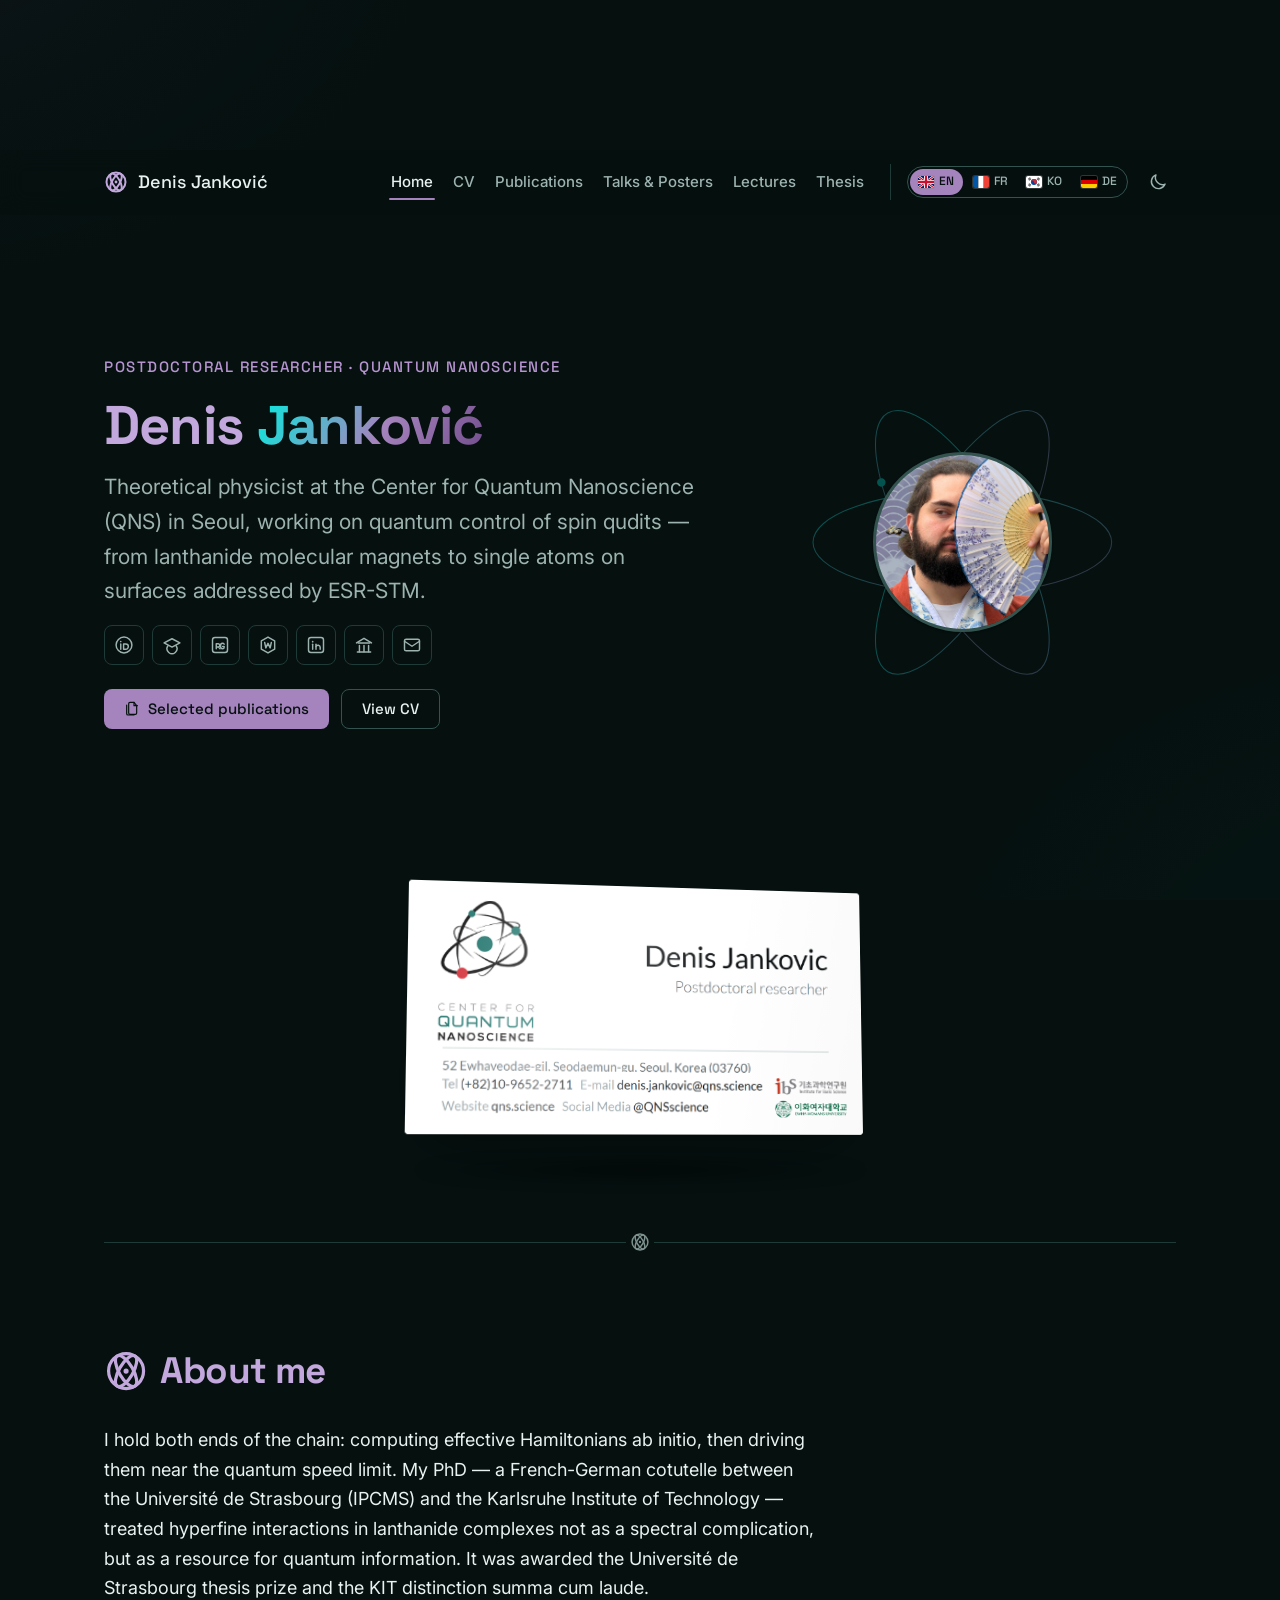
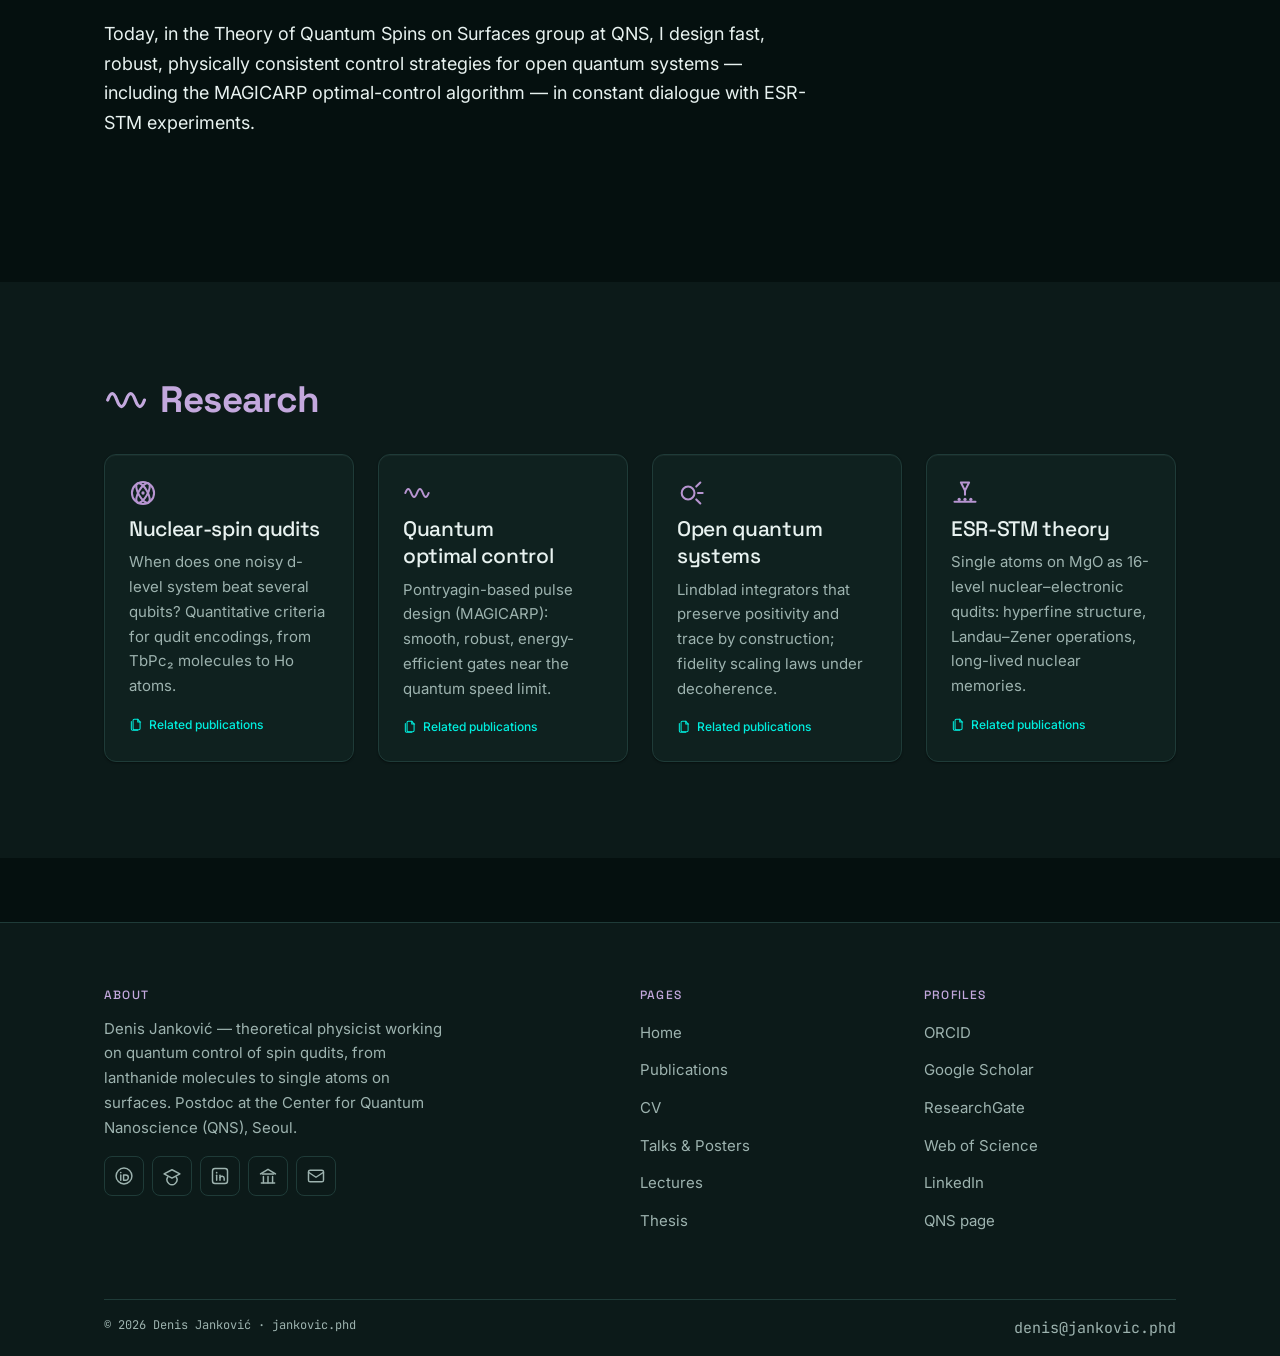
==== commit 1e7673c4: "Show the business card flat where 3D transforms are unsupported Co-Authored-By: Claude Opus 5.5 <nor" ====
--- a/index.html
+++ b/index.html
@@ -59,7 +59,7 @@
   <link rel="stylesheet" href="css/tokens.css">
   <link rel="stylesheet" href="css/base.css">
   <link rel="stylesheet" href="css/components.css">
-  <link rel="stylesheet" href="css/pages.css">
+  <link rel="stylesheet" href="css/pages.css?v=2">
   <script type="application/ld+json">
   {
     "@context": "https://schema.org",
@@ -588,7 +588,7 @@
 <script src="data/i18n.js"></script>
 <script src="js/main.js"></script>
 <script src="js/reveal.js"></script>
-<script src="js/card.js"></script>
+<script src="js/card.js?v=2"></script>
 <!-- Only the portrait waits for content, so only it goes through boot.js. -->
 <script src="js/boot.js" data-content="portraits" data-scripts="js/portrait.js"></script>
 <!-- Netlify Identity — only fetched when the URL carries an invite or password
--- a/css/pages.css
+++ b/css/pages.css
@@ -61,28 +61,36 @@
    Two faces on a 3D box. js/card.js sets --card-turn, --card-tilt, --card-glare
    and --card-shade on the stage from the scroll position; the defaults below
    are what shows without JS or under reduced motion: the card lying still,
-   front up. */
+   front up. A browser without 3D transforms (or with them switched off) gets
+   the front face as a plain picture and never sees the back. */
 .card-stage { --card-turn: 0deg; --card-tilt: 0deg; --card-glare: 50%; --card-shade: 1;
   position: relative; display: grid; justify-items: center;
-  padding-block: var(--space-6) var(--space-7); perspective: 1400px; perspective-origin: 50% 40%; }
-.card3d { position: relative; width: min(100%, 460px); aspect-ratio: 355 / 192;
-  transform-style: preserve-3d; transform: rotateX(var(--card-tilt)) rotateY(var(--card-turn));
-  will-change: transform; }
-.card3d__face { position: absolute; inset: 0; border-radius: 4px; background: #fff;
-  backface-visibility: hidden; -webkit-backface-visibility: hidden;
+  padding-block: var(--space-6) var(--space-7); }
+.card3d { position: relative; width: min(100%, 460px); }
+.card3d__face { border-radius: 4px; background: #fff;
   box-shadow: 0 1px 2px rgb(0 0 0 / 0.25), 0 24px 48px -24px rgb(0 0 0 / 0.5); }
-.card3d__face img { display: block; width: 100%; height: 100%; border-radius: inherit; }
-/* Lighting: a highlight that slides across the face as the card turns. */
-.card3d__face::after { content: ""; position: absolute; inset: 0; border-radius: inherit; pointer-events: none;
-  background: linear-gradient(100deg, rgb(0 0 0 / 0.07) 0%, transparent 38%, rgb(255 255 255 / 0.35) 50%,
-    transparent 62%, rgb(0 0 0 / 0.07) 100%);
-  background-size: 300% 100%; background-position: var(--card-glare) 0; }
-.card3d__face--back { transform: rotateY(180deg); }
-/* Floor shadow, narrowing as the card turns edge-on. */
-.card-stage__shadow { width: min(100%, 460px); height: 28px; margin-top: 22px; border-radius: 50%;
-  background: radial-gradient(closest-side, rgb(0 0 0 / 0.5), transparent); filter: blur(6px);
-  transform: scaleX(calc(0.3 + 0.7 * var(--card-shade))); }
-:root[data-theme="light"] .card-stage__shadow { background: radial-gradient(closest-side, rgb(17 21 23 / 0.3), transparent); }
+.card3d__face img { display: block; width: 100%; height: auto; border-radius: inherit; }
+.card3d__face--back { display: none; }
+.card-stage__shadow { display: none; }
+@supports (transform-style: preserve-3d) and (aspect-ratio: 1) and (inset: 0) {
+  .card-stage { perspective: 1400px; perspective-origin: 50% 40%; }
+  .card3d { aspect-ratio: 355 / 192; transform-style: preserve-3d;
+    transform: rotateX(var(--card-tilt)) rotateY(var(--card-turn)); will-change: transform; }
+  .card3d__face { position: absolute; inset: 0;
+    backface-visibility: hidden; -webkit-backface-visibility: hidden; }
+  .card3d__face img { height: 100%; }
+  /* Lighting: a highlight that slides across the face as the card turns. */
+  .card3d__face::after { content: ""; position: absolute; inset: 0; border-radius: inherit; pointer-events: none;
+    background: linear-gradient(100deg, rgb(0 0 0 / 0.07) 0%, transparent 38%, rgb(255 255 255 / 0.35) 50%,
+      transparent 62%, rgb(0 0 0 / 0.07) 100%);
+    background-size: 300% 100%; background-position: var(--card-glare) 0; }
+  .card3d__face--back { display: block; transform: rotateY(180deg); }
+  /* Floor shadow, narrowing as the card turns edge-on. */
+  .card-stage__shadow { display: block; width: min(100%, 460px); height: 28px; margin-top: 22px; border-radius: 50%;
+    background: radial-gradient(closest-side, rgb(0 0 0 / 0.5), transparent); filter: blur(6px);
+    transform: scaleX(calc(0.3 + 0.7 * var(--card-shade))); }
+  :root[data-theme="light"] .card-stage__shadow { background: radial-gradient(closest-side, rgb(17 21 23 / 0.3), transparent); }
+}
 @media (max-width: 639px) { .card-stage { padding-block: var(--space-5) var(--space-6); } }
 @media print { .card3d { transform: none !important; } .card-stage__shadow { display: none; } }
 
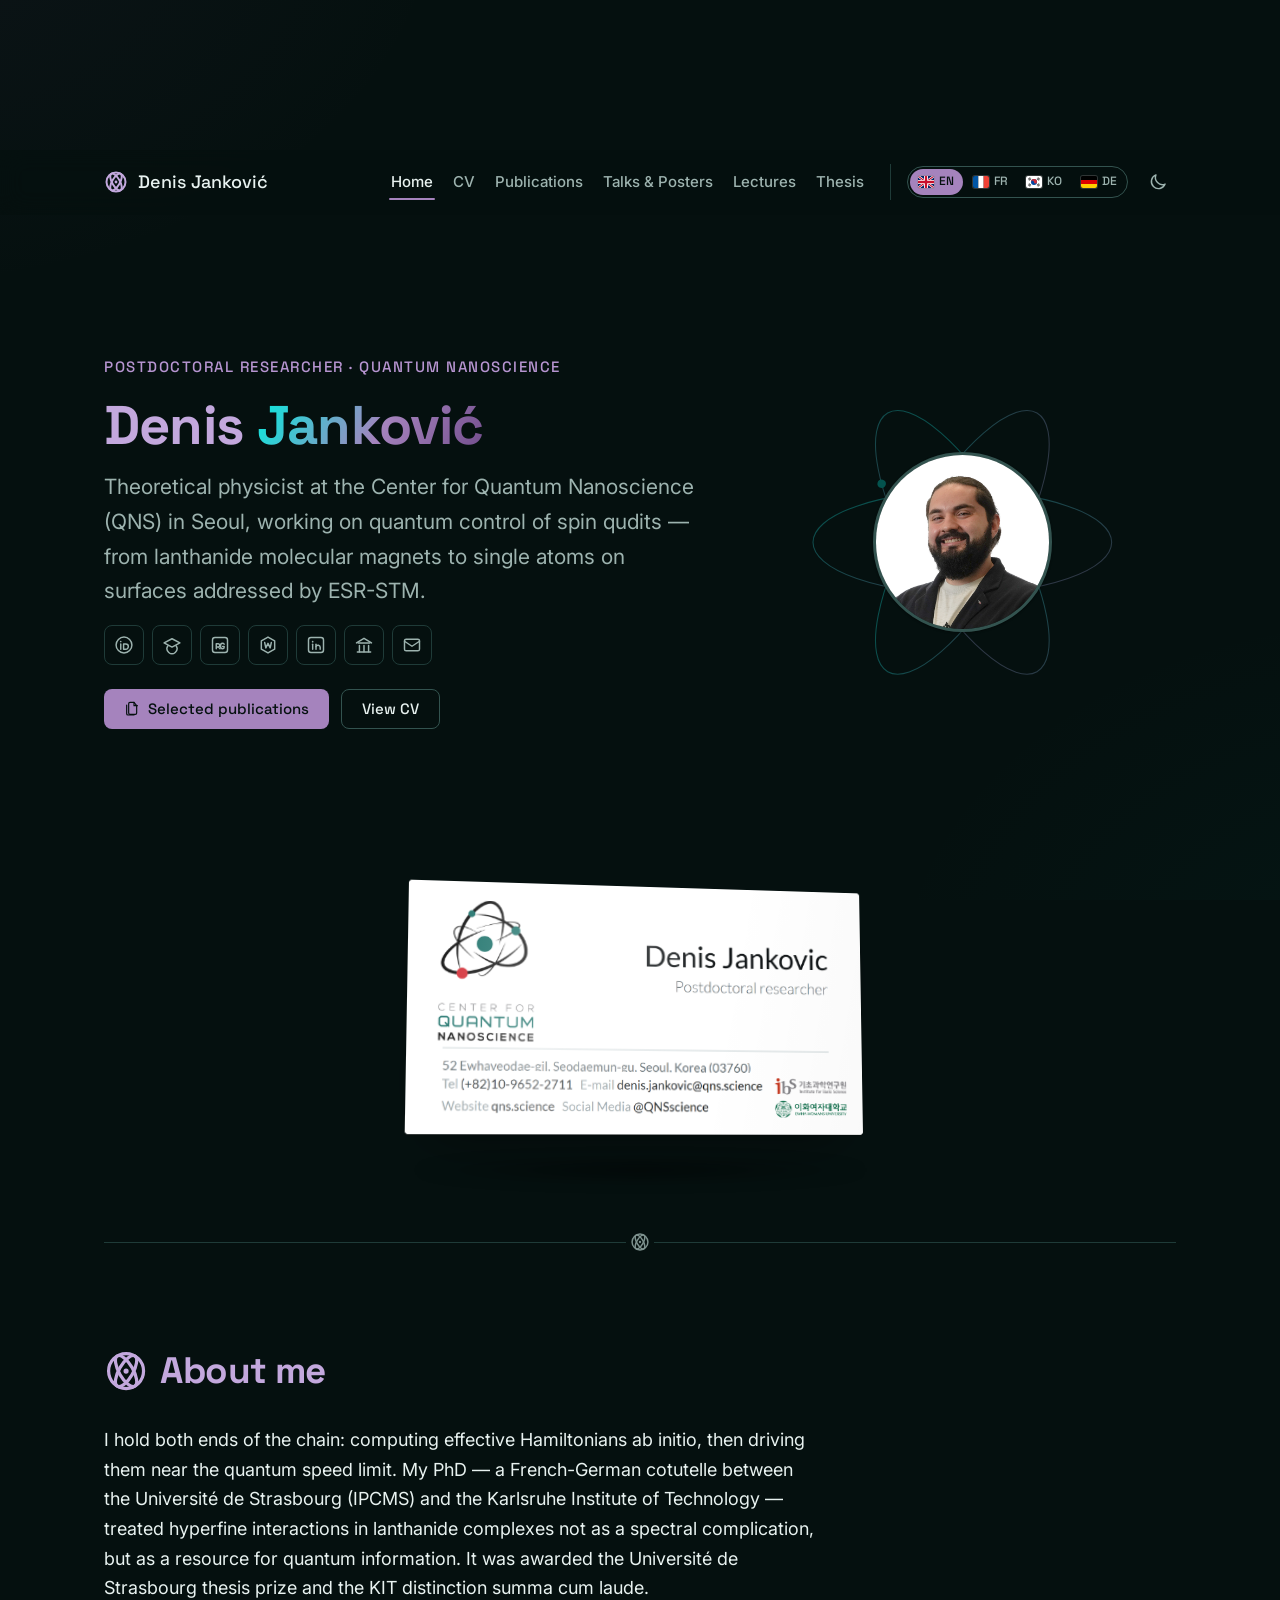
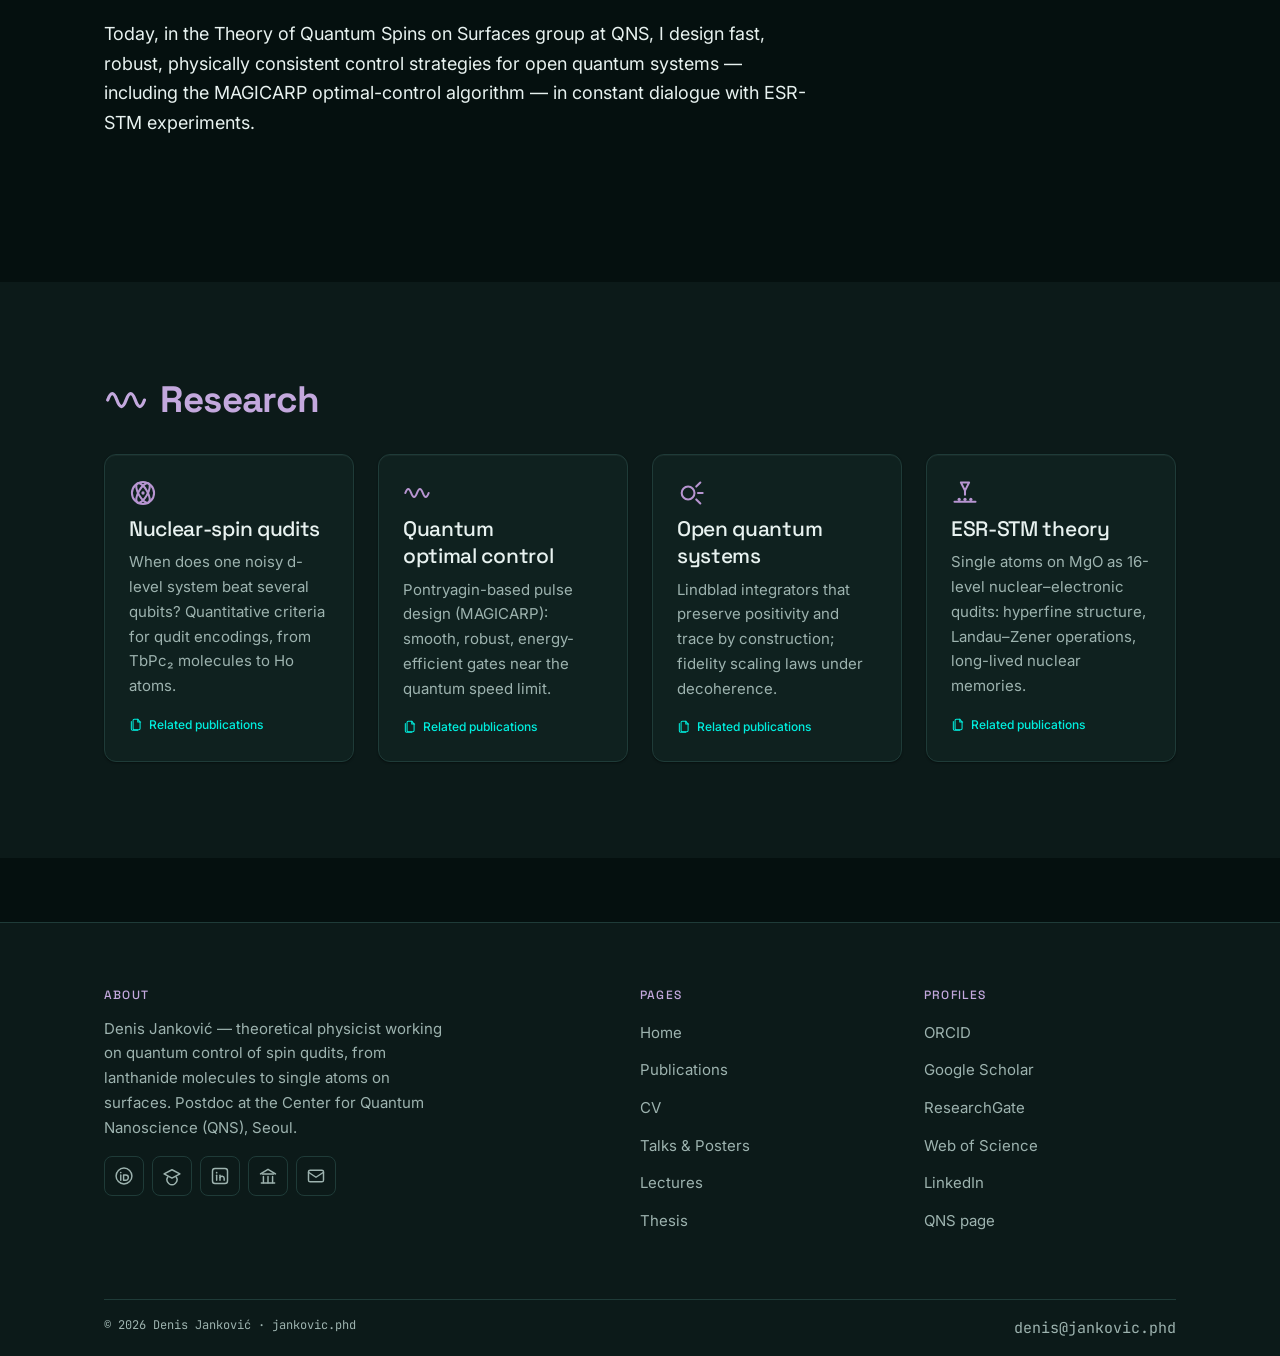
==== commit 1e3ba20f: "Make the business card's front and back pictures editable in /admin A new "Business card" collection" ====
--- a/index.html
+++ b/index.html
@@ -447,7 +447,8 @@
   <!-- ======================== BUSINESS CARD ======================== -->
   <!-- Turns over as it scrolls through the viewport: js/card.js sets the angle
        from the scroll position, and opens a link to #card with the card centred
-       and face on. The two faces are assets/img/card/*.png,
+       and face on. The pictures below are the fallback; js/card-faces.js swaps
+       in the ones named in data/card.json (Business card in /admin). They were
        rendered from the QNS design-system business card (see DEPLOY.md,
        "Business card"). -->
   <section class="card-stage container" id="card" data-card-stage data-i18n-aria-label="businessCard" aria-label="Business card">
@@ -589,8 +590,9 @@
 <script src="js/main.js"></script>
 <script src="js/reveal.js"></script>
 <script src="js/card.js?v=2"></script>
-<!-- Only the portrait waits for content, so only it goes through boot.js. -->
-<script src="js/boot.js" data-content="portraits" data-scripts="js/portrait.js"></script>
+<!-- Only the portrait and the card faces wait for content, so only they go
+     through boot.js. The card spins from js/card.js above either way. -->
+<script src="js/boot.js" data-content="portraits,card" data-scripts="js/portrait.js,js/card-faces.js"></script>
 <!-- Netlify Identity — only fetched when the URL carries an invite or password
      recovery token, so ordinary visitors never pay for it. Accepting an invite
      lands here; this hands the editor on to the content manager afterwards. -->
--- a/css/components.css
+++ b/css/components.css
@@ -165,7 +165,12 @@
 .filter-bar__clear[hidden] { display: none; }
 @media (max-width: 639px) {
   .filter-bar { position: static; }
-  .filter-bar fieldset { flex-wrap: nowrap; overflow-x: auto; scrollbar-width: none; padding-bottom: 2px; }
+  /* A fieldset is as wide as its content by default (min-width: min-content),
+     which would stop the row from scrolling; the fade hints there is more. */
+  .filter-bar fieldset { min-width: 0; flex-wrap: nowrap; overflow-x: auto; scrollbar-width: none;
+    padding-bottom: 2px; padding-right: 24px;
+    -webkit-mask-image: linear-gradient(to right, #000 calc(100% - 24px), transparent);
+    mask-image: linear-gradient(to right, #000 calc(100% - 24px), transparent); }
   .filter-bar fieldset::-webkit-scrollbar { display: none; }
 }
 
@@ -174,7 +179,9 @@
 @media (max-width: 959px) { .pub-grid { grid-template-columns: 1fr; } }
 
 .pubs-all { display: grid; grid-template-rows: 0fr; transition: grid-template-rows 0.6s var(--ease-in-out); }
-.pubs-all > .pubs-all-inner { overflow: hidden; min-height: 0; }
+/* clip, not hidden: hidden would make this box the sticky filter bar's scroll
+   container, so the bar would neither stick to the page nor sit in its place. */
+.pubs-all > .pubs-all-inner { overflow: hidden; overflow: clip; min-height: 0; }
 .pubs-all.is-open { grid-template-rows: 1fr; }
 .pubs-all-inner > * { padding-top: var(--space-6); }
 html.no-js .pubs-all { grid-template-rows: 1fr; } /* content available without JS */
--- a/css/pages.css
+++ b/css/pages.css
@@ -78,7 +78,8 @@
     transform: rotateX(var(--card-tilt)) rotateY(var(--card-turn)); will-change: transform; }
   .card3d__face { position: absolute; inset: 0;
     backface-visibility: hidden; -webkit-backface-visibility: hidden; }
-  .card3d__face img { height: 100%; }
+  /* cover: a picture of another shape is cropped to the card, not stretched. */
+  .card3d__face img { height: 100%; object-fit: cover; }
   /* Lighting: a highlight that slides across the face as the card turns. */
   .card3d__face::after { content: ""; position: absolute; inset: 0; border-radius: inherit; pointer-events: none;
     background: linear-gradient(100deg, rgb(0 0 0 / 0.07) 0%, transparent 38%, rgb(255 255 255 / 0.35) 50%,
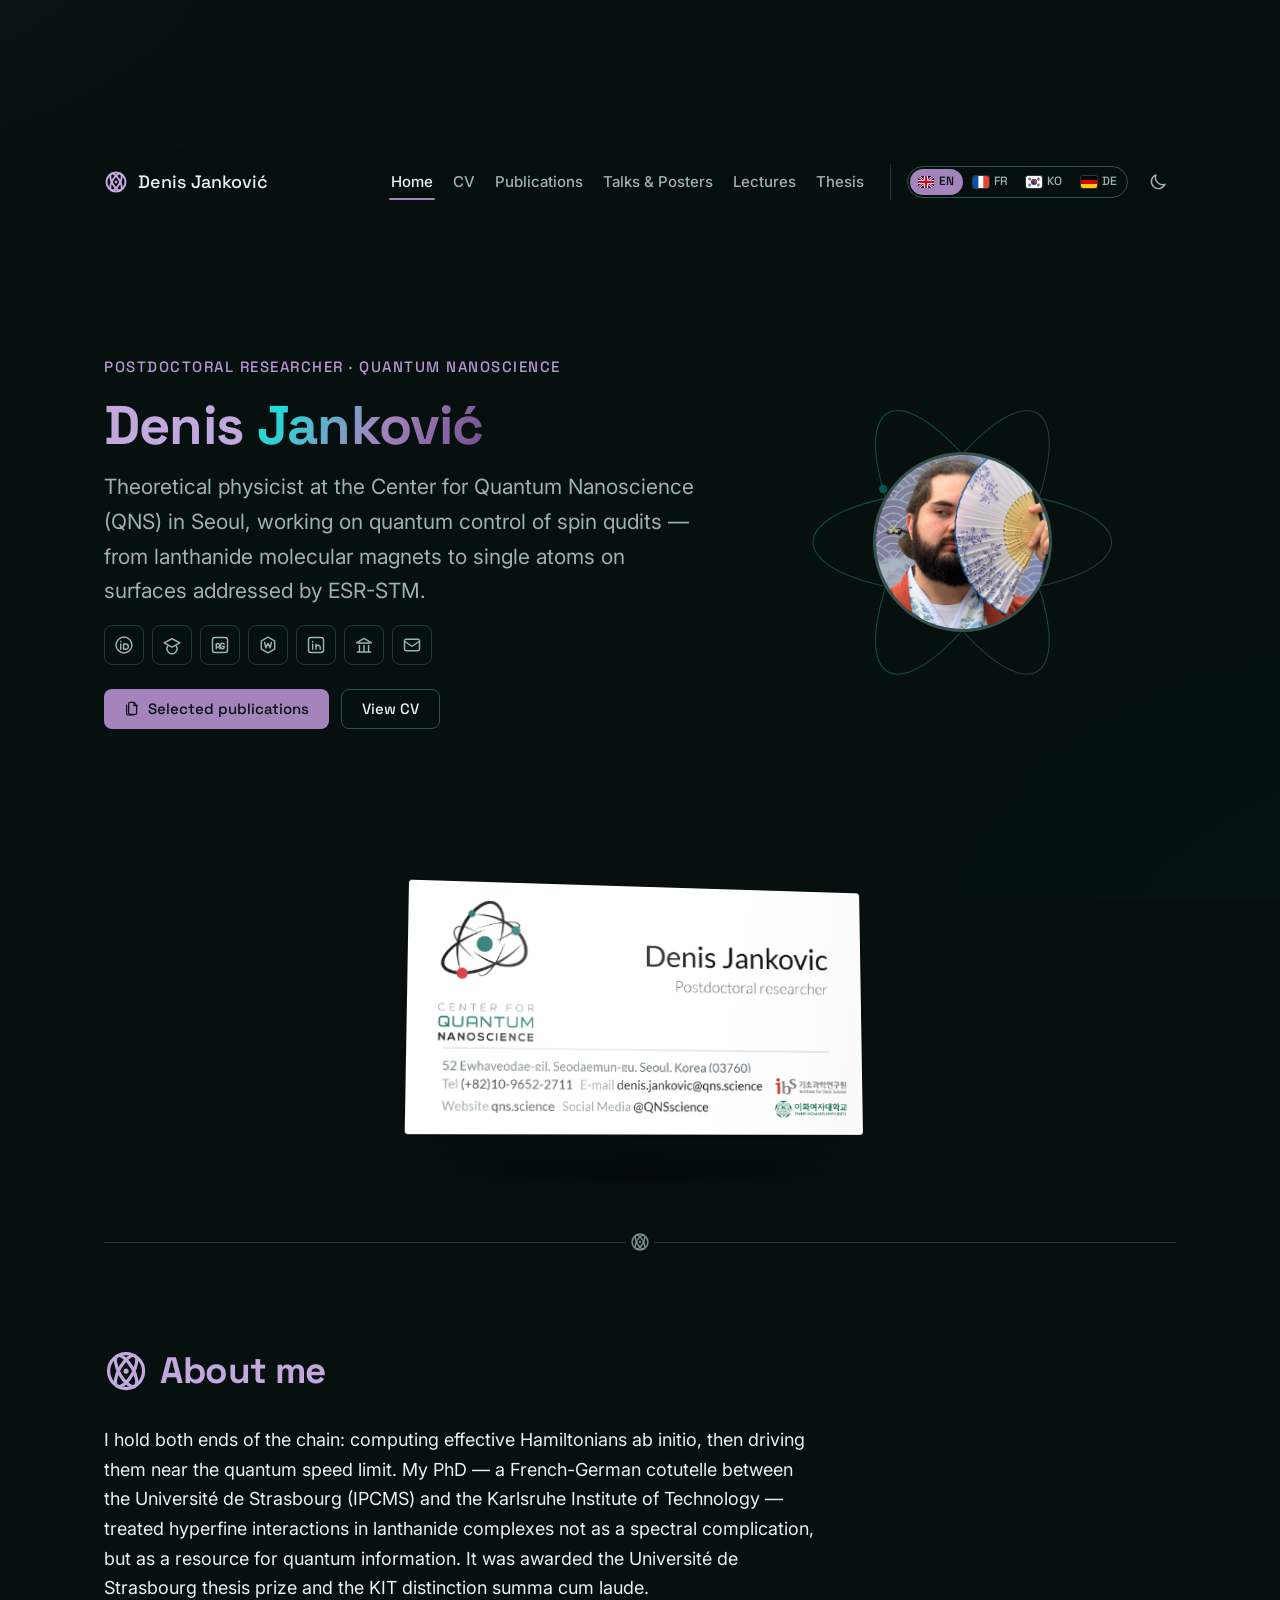
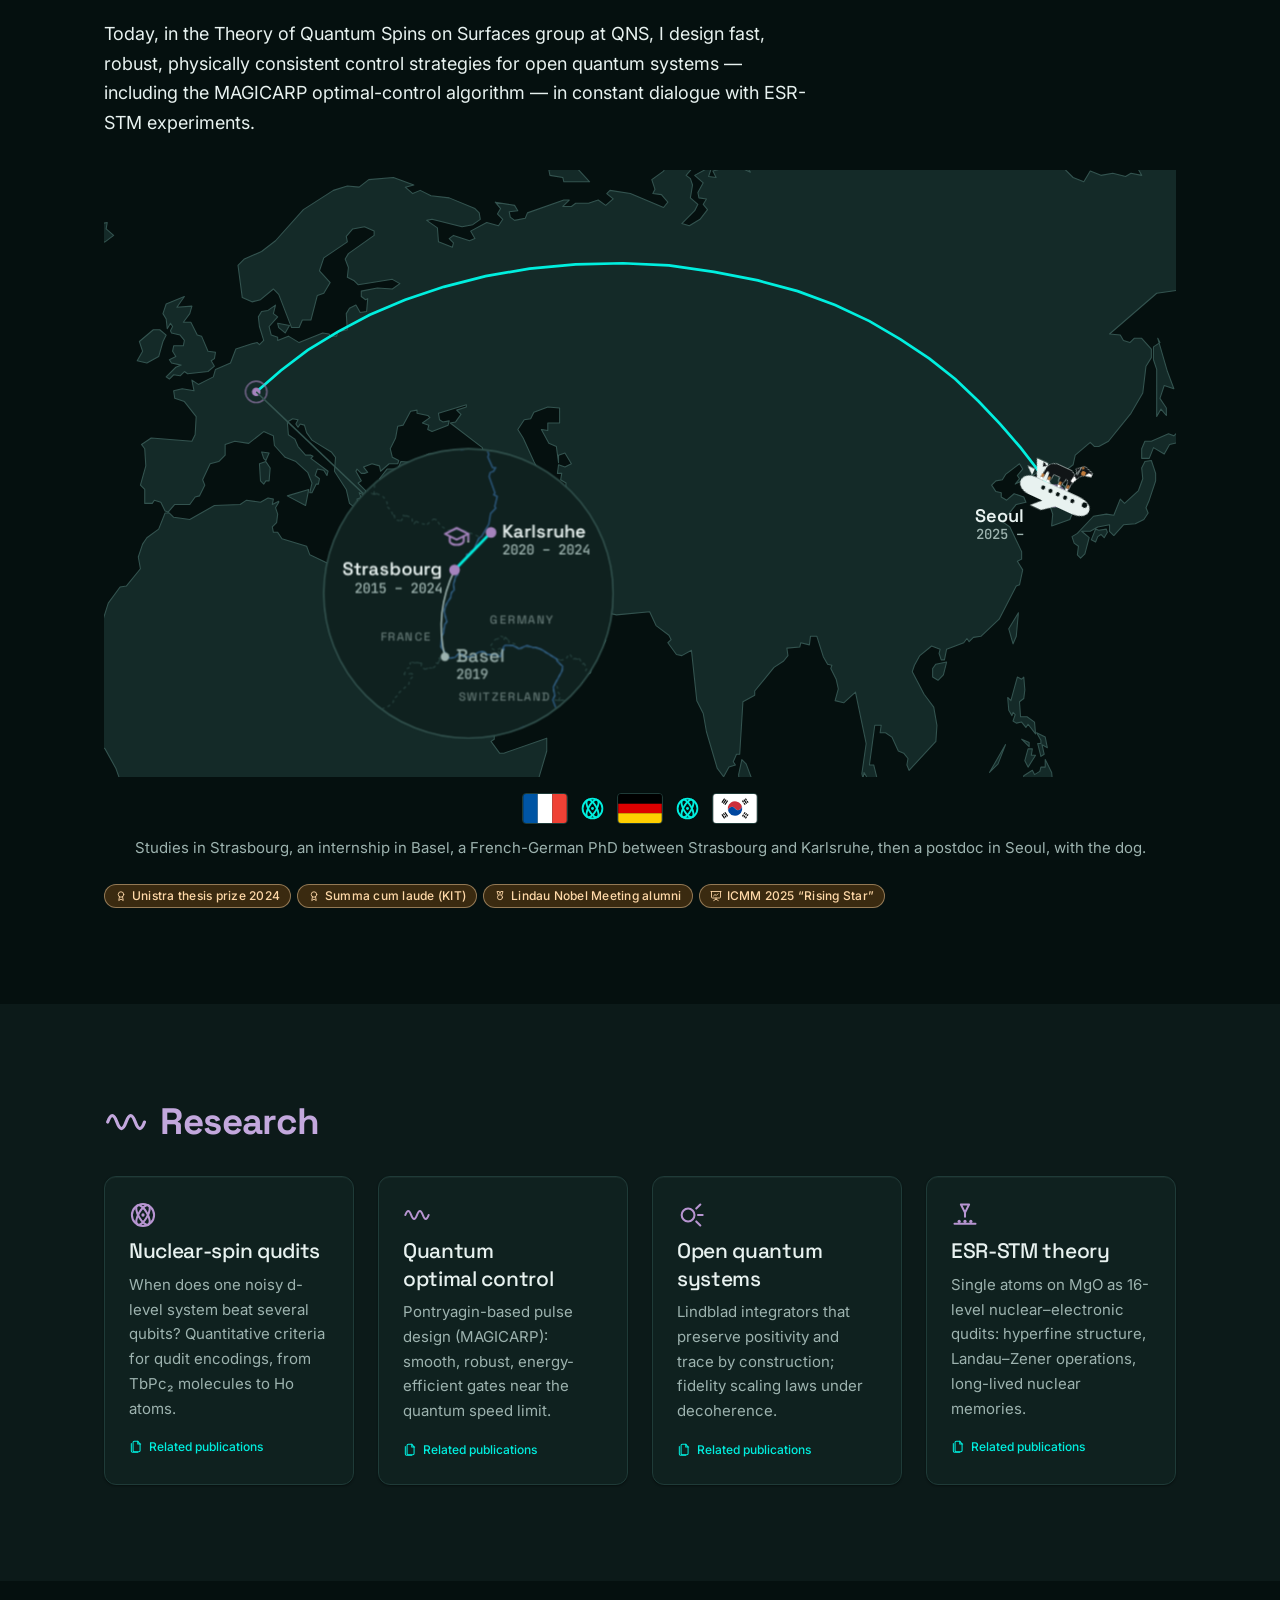
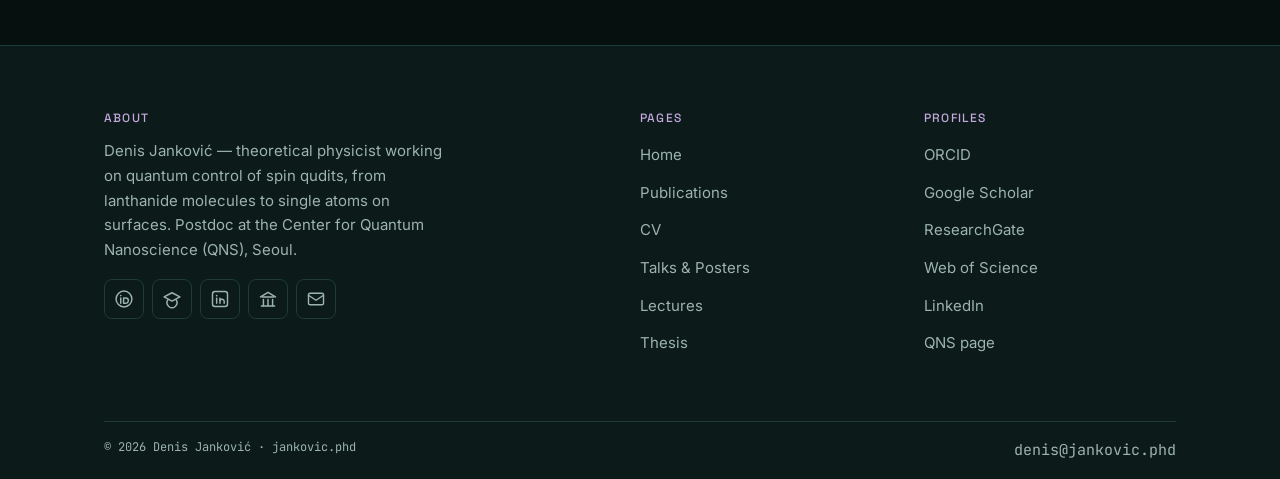
==== commit 774d3b37: "Add an animated journey map to the About section An inline SVG world map, animated once as it scroll" ====
--- a/index.html
+++ b/index.html
@@ -484,6 +484,83 @@
         <span lang="ko">현재 QNS의 표면 위 양자 스핀 이론 그룹에서, ESR-STM 실험과의 긴밀한 협력 속에 열린 양자계를 위한 빠르고 강건하며 물리적으로 일관된 제어 전략 — 최적 제어 알고리즘 MAGICARP를 포함하여 — 을 설계하고 있습니다.</span>
         <span lang="de">Heute entwerfe ich in der Gruppe für die Theorie von Quantenspins auf Oberflächen am QNS schnelle, robuste und physikalisch konsistente Steuerstrategien für offene Quantensysteme — darunter den Optimalsteuerungs-Algorithmus MAGICARP — im ständigen Dialog mit ESR-STM-Experimenten.</span>
       </p>
+      <!-- JOURNEY: start -->
+      <!-- The journey map: where the studies, the PhD and the postdoc took
+           place, animated once as it scrolls into view (css/pages.css,
+           "Journey map"). The land outline is Natural Earth 1:110m (public
+           domain), projected and simplified by a one-off script; the three
+           Rhine cities sit 4–9 px apart at this scale, hence the inset. Each
+           city shows a note while hovered (the .journey__tip divs). -->
+      <figure class="journey" data-reveal data-i18n-aria-label="journeyMap" aria-label="Map of my journey: Strasbourg, Karlsruhe, then Seoul">
+        <div class="journey__stage">
+        <svg class="journey__map" viewBox="0 0 1000 566" aria-hidden="true" focusable="false">
+          <defs><clipPath id="j-inset-clip"><circle r="134"/></clipPath></defs>
+          <path class="journey__land" d="M830 620l7 8l-7 1l-2 15l-6 6l-2 22l-1 -3l-7 4l-3 -6l-7 -3l-8 3l-2 -4l-9 -1l-1 -12l-6 -10l-1 -15l4 -6l5 3l5 -2l1 -7l10 -4l23 -34l3 0l3 8l10 6l-1 3l-4 0l1 5l-4 3l-4 8zM884 562l1 11l-3 8l-2 -9l-3 4l2 7l-2 4l-7 -5l-2 -6l2 -5l-4 -4l-9 8l1 -10l8 -5l2 4l5 -3l1 -4l4 0l0 -7zM601 582l-5 2l-3 -7l-1 -13l3 -14l4 4l6 16zM869 546l-7 11l-3 -6l3 -11l4 0l-1 6zM834 554l-8 8l15 -26zM856 531l7 3l0 4zM878 529l2 10l-5 -3l2 9l-3 2l-3 -12l3 0l0 -3l-4 -7zM852 473l4 2l2 -2l1 12l-1 8l-4 3l1 14l6 0l7 5l1 11l-7 -9l-2 3l-4 -5l-5 1l-3 -2l2 -6l-2 -2l-1 3l-3 -5l-1 -12l3 3zM783 471l-5 5l-5 -3l0 -8l3 -4l10 -2zM851 435l-3 7l-4 -14l9 -15zM935 335l1 3l-3 5l-3 -3l-3 2l-2 5l-4 -2l4 -10l3 1zM310 321l-4 4l0 2l-6 4l-3 -1zM242 321l3 3l13 0l-1 3l-9 1zM191 298l-3 15l-17 -9zM151 272l4 6l-1 12l-3 0l-2 3l-3 -3l-1 -16zM975 308l-3 7l2 5l-4 6l-8 4l-11 1l-9 10l-4 -4l0 -6l-11 2l-7 4l-8 0l7 6l-4 15l-4 4l-3 -3l1 -8l-4 -3l-2 -6l5 -3l15 -16l12 -2l7 1l6 -15l4 4l13 -12l4 -11l-1 -10l3 -6l6 -1l4 12l0 7zM154 264l-3 7l-2 -2l-2 -6zM993 246l5 2l4 -4l1 10l-9 2l-5 9l-10 -6l-4 10l-7 0l0 -9l3 -7l6 0zM992 188l6 16l-9 -3l-4 12l6 9l0 7l-5 -6l-4 7l0 -44l-3 -9l0 -12l6 -4l-2 -4zM51 174l-11 6l-9 -2l5 -9l-3 -9l13 -11l6 0l6 5l-3 6zM173 145l-4 7l-6 -5l-1 -4zM75 118l-7 10l14 -1l-2 7l-6 8l7 0l6 12l4 1l6 14l7 1l-1 6l-3 2l3 5l-6 5l-19 2l-3 -2l-4 4l-6 -1l-4 4l-3 -2l9 -9l5 -2l-9 -2l-2 -3l6 -3l-3 -5l1 -5l9 0l1 -5l-4 -5l-8 -2l-1 -2l2 -4l-2 -3l-3 5l-1 -9l-3 -5l3 -9zM3 49l-1 6l7 6l-8 6l-24 8l-26 -4l7 -4l-14 -4l11 -2l0 -2l-13 -3l4 -5l9 -2l10 6l10 -4l8 2zM991 -11l-23 -1l6 -4l8 0zM453 11l-24 0l-1 -4l-12 -2l-1 -5l7 -2l0 -5l12 -7l-6 -1l15 -8l-2 -4l35 -11l44 -6l4 4l-4 3l-41 8l-20 9l-19 17zM762 -44l2 4l6 -2l18 0l19 8l-1 5l-28 10l16 3l6 -1l3 5l13 -3l20 1l2 4l26 1l0 -6l23 1l10 5l3 5l-3 4l7 7l10 4l6 -10l10 4l11 -2l12 3l5 -3l10 2l-5 -9l9 -4l56 6l5 5l17 7l25 -1l12 1l6 4l-1 6l8 3l8 -2l35 0l11 8l7 -3l-5 -5l3 -4l33 2l18 4l9 4l0 35l-8 4l-8 -1l5 5l8 13l-2 3l-12 -2l-23 7l-18 12l-3 4l-9 -6l-16 7l-3 -3l-6 3l-8 -1l-2 6l-8 9l1 3l7 2l-1 13l-6 0l-3 8l3 4l-11 4l-2 10l-9 2l-2 9l-9 9l-9 -39l3 -12l5 -6l1 -4l10 -2l21 -20l12 -7l5 -12l-8 0l-4 8l-15 9l-6 -11l-16 3l-15 15l5 6l-24 3l1 -7l-10 -1l-8 4l-19 -1l-21 3l-44 38l10 1l3 5l6 2l4 -4l7 0l9 10l0 8l-5 8l-3 25l-11 19l-21 26l-9 5l-4 0l-4 -4l-14 12l-2 9l-13 10l-1 5l6 5l7 16l0 10l-2 5l-17 6l1 -11l-3 -9l5 -2l-5 -7l-3 -2l-2 2l-4 -3l3 -5l1 -8l-7 -4l-20 10l4 -5l-2 -3l5 -6l-3 -5l-13 10l-3 5l-6 1l-4 4l4 6l5 1l0 4l5 3l7 -6l9 3l2 5l-9 2l-13 16l7 5l11 23l0 7l-4 2l5 8l-3 14l-3 1l-16 31l-17 16l-7 1l-4 4l-2 -3l-3 4l-16 6l-2 10l-3 0l-2 -6l1 -4l-8 -3l-11 9l-5 9l-2 6l11 21l9 12l3 17l-1 15l-25 27l-2 -5l1 -6l-4 -5l-5 -2l-6 -13l-6 -4l-5 0l1 -7l-6 0l-5 37l4 0l4 16l15 17l3 5l1 19l4 13l-4 1l-14 -14l-7 -23l-1 -10l-10 -17l-1 6l-1 -5l4 -28l-10 -48l-11 10l-8 -2l3 -11l-2 -9l-5 -10l1 -3l-4 -1l-4 -7l-6 -19l-6 0l-1 8l-8 -2l-1 4l-12 1l1 7l-4 5l-9 6l-18 22l0 4l-11 6l-3 49l-3 0l-3 7l2 3l-6 2l-5 9l-6 -8l-10 -34l-3 -17l-6 -12l-5 -47l-9 5l-5 -1l-8 -11l3 -3l-2 -4l-12 -9l-6 -13l-31 3l-26 -6l-2 -11l-3 -2l-11 6l-20 -12l-9 -20l-3 1l-4 -3l-3 4l-3 -1l5 21l8 8l0 7l4 11l2 -11l1 -1l2 2l-1 11l2 5l14 -1l15 -20l0 13l3 6l12 6l7 11l-9 17l-4 1l-1 12l-6 3l-2 6l-7 3l0 3l-18 8l-1 7l-16 7l-6 7l-19 6l-4 5l-9 1l-6 -23l0 -14l-10 -24l-12 -16l0 -11l-4 -10l-6 -5l-3 -12l-12 -22l-3 0l2 -12l-6 16l-10 -19l11 32l10 20l-1 7l8 10l4 30l6 5l5 19l25 31l0 4l-3 2l8 11l4 0l40 -14l0 12l-10 34l-11 23l-7 12l-22 23l-9 17l-9 8l-6 19l-3 16l4 3l-1 14l8 21l2 34l-9 18l-12 8l-17 19l0 7l5 14l-1 18l-18 14l2 4l-4 23l-25 35l-14 8l-1 2l-20 0l-19 8l-8 -8l-2 -11l2 -2l0 -7l-19 -40l-6 -44l-16 -36l0 -20l5 -20l7 -13l0 -12l-5 -14l2 -5l-8 -31l-19 -35l6 -37l-2 -6l-3 -1l-3 -8l-11 5l-5 0l-10 -18l-16 1l-24 13l-16 -4l-18 7l-10 -4l-21 -22l-5 -14l-10 -18l-8 -5l-3 -6l-1 -13l-5 -10l2 -1l5 -11l2 -18l-1 -17l-5 -8l1 -8l4 -7l2 -9l5 -7l5 -16l11 -15l6 -1l13 -16l-2 -11l4 -12l4 -6l11 -8l6 -15l4 0l4 4l15 2l23 -13l24 -1l6 -4l13 2l7 -4l5 1l-1 5l6 -3l0 1l-3 5l2 6l-1 8l-4 4l1 5l4 0l4 6l23 7l3 8l21 10l6 -6l-1 -7l2 -5l8 -5l9 2l2 4l11 2l1 3l8 0l15 7l8 -6l5 -1l5 2l2 4l1 -3l10 3l5 -5l9 -28l1 -10l-3 -4l3 -4l-9 -1l-5 5l-9 1l-5 -4l-7 -1l-1 4l-5 1l-6 -5l-6 0l-9 -13l3 -7l-4 -4l7 -9l10 0l3 -7l11 1l15 -8l11 0l19 9l13 0l7 -5l1 -4l-1 -6l-30 -23l5 -1l5 -7l-4 -4l9 -3l0 -2l-26 8l1 6l3 2l6 -1l-1 4l-15 6l-4 -2l1 -4l-6 -2l7 -5l-2 -2l-10 -2l0 -3l-6 1l-7 13l-5 1l-2 11l-5 10l2 8l6 3l-1 3l-8 0l-8 7l-1 -5l-7 -2l-8 3l4 5l-3 1l-3 0l-4 -4l-1 2l5 9l-3 2l7 7l0 5l-6 -3l2 5l-4 1l2 7l-4 1l-5 -4l-3 -13l-11 -17l1 -13l-4 -5l-18 -11l-5 -7l-2 -7l-4 -1l-2 3l-2 -3l2 -4l-5 -1l-5 3l1 12l6 4l3 7l7 8l5 0l2 1l-2 2l16 12l-1 4l-3 -5l-6 -1l-2 6l4 3l-1 5l-2 0l-4 8l-2 0l2 -9l-4 -10l-11 -10l-10 -4l-10 -11l-1 -9l-9 -4l-14 11l-13 -2l-9 3l0 10l-6 6l-8 2l-7 15l2 5l-5 10l-4 1l-5 7l-14 0l-6 7l-3 -1l-4 -8l-6 -2l-2 3l-7 0l0 -13l-4 -4l5 -18l-1 -16l-3 -4l9 -6l38 3l3 -6l1 -17l-11 -14l-9 -3l-1 -7l8 -2l11 2l-2 -10l6 4l14 -7l2 -7l14 -6l5 -13l15 -5l5 -1l2 2l4 -4l-4 -13l-1 -9l3 -5l6 -1l7 -5l-2 8l4 3l-8 9l2 8l6 2l0 3l10 -4l10 6l22 -9l6 1l1 2l6 0l1 -4l9 -2l-1 -15l3 -5l6 -3l4 7l6 -1l1 -12l-2 1l-4 -3l0 -5l15 -3l14 1l7 -5l-7 -4l-32 5l-4 -4l-6 -3l1 -9l-3 -8l3 -5l24 -17l0 -4l-9 -4l-11 2l-6 7l1 5l-22 15l-4 12l10 11l-6 10l-6 2l-6 23l-8 0l-3 7l-7 0l-12 -31l-5 -5l-12 10l-8 2l-9 -4l-4 -30l6 -6l16 -7l13 -10l26 -29l28 -18l13 -4l11 1l9 -7l23 -2l19 7l-8 2l7 6l7 -3l10 5l17 2l24 10l4 4l1 6l-7 5l-10 2l-28 -7l-5 1l10 7l1 13l13 5l1 -4l-4 -4l4 -3l15 5l5 -2l-4 -7l15 -8l11 3l4 -6l-5 -5l3 -5l-5 -6l18 3l3 5l-8 1l1 5l4 3l10 -2l2 -5l34 -12l5 0l-6 6l8 0l4 -3l12 0l9 -3l7 5l7 -6l-6 -5l3 -3l19 3l31 13l4 -5l-6 -7l-8 -1l2 -4l-3 -9l11 -8l4 -8l5 -2l16 2l2 5l-6 7l4 3l2 6l-2 12l7 6l-3 6l-12 12l7 2l10 -6l7 -9l-4 -5l3 -5l-7 -1l-1 -5l5 -9l-8 -7l11 -6l-2 -6l3 -1l4 5l-3 9l7 1l-3 -6l11 -3l13 -1l11 5l-5 -7l-1 -10l39 -2l-5 -5l8 -6l35 -5l2 -3l17 -1l5 2l14 -4l11 0l2 -4l6 -4l15 -3l11 3zM401 272l3 6l5 3l-5 0l-5 12l2 11l6 2l5 4l8 2l10 -2l1 -18l-5 -3l1 -6l-4 0l1 -8l6 2l6 -3l-6 -10l-6 2l0 7l-2 -15l-7 -3l-7 -13l6 1l0 -7l11 0l0 -14l-11 -1l-13 5l-3 6l-6 1l-6 9l5 8zM-76 -102l39 7l-11 4l-58 1l4 1l22 -1l18 3l13 -2l5 3l-7 5l46 -7l19 2l3 4l-29 8l-20 2l15 0l-12 12l0 10l7 6l-20 3l12 5l1 7l-6 1l8 8l-14 0l7 4l-2 3l-18 1l8 6l0 4l-12 -3l-3 2l8 2l8 6l3 7l-11 2l-13 -9l2 6l-7 5l25 1l-34 14l-25 3l-6 4l-9 9l-13 6l-22 5l-5 5l-1 6l-3 6l-10 7l3 7l-6 16l-9 1l-9 -7l-13 -1l-21 -24l-4 -14l-9 -8l3 -6l-5 -3l7 -11l9 -3l4 -11l-16 6l-8 -3l0 -6l2 -5l19 3l-17 -9l-6 1l-5 -2l7 -8l-17 -19l-7 -3l0 -4l-17 -5l-45 0l-19 -8l29 -4l-26 -2l-14 -3l1 -4l46 -8l2 -4l-16 -3l5 -3l31 -7l-3 -4l34 -4l19 0l7 3l17 -5l36 7l-14 -5l0 -4l21 -5l22 0l8 -3z"/>
+          <path class="journey__arc j-arc" d="M142 207 L165 187 L190 168 L218 151 L248 135 L281 121 L317 109 L356 99 L397 92 L440 88 L484 87 L527 89 L569 95 L610 103 L647 113 L682 126 L714 141 L743 158 L770 176 L794 195 L816 216 L836 237 L855 259 L872 281 L887 304" pathLength="1"/>
+          <g class="j-pop" style="--d: .4s"><circle class="journey__ring" cx="142" cy="207" r="10"/><circle class="journey__dot" cx="142" cy="207" r="4"/></g>
+          <line class="journey__leader j-draw" x1="142" y1="207" x2="242" y2="302" pathLength="1" style="--d: .6s"/>
+          <g transform="translate(340 395)">
+          <g class="journey__inset j-pop" style="--d: .7s">
+            <circle class="journey__inset-bg" r="135"/>
+            <!-- Borders and the Rhine, Natural Earth 1:10m, cut to the circle. -->
+            <path class="journey__borders" clip-path="url(#j-inset-clip)" d="M-79.8 -113.0L-80.6 -114.5M-80.3 -113.2L-79.8 -113.0M-88.1 -92.4L-87.5 -102.2L-84.2 -107.1L-85.0 -108.5L-80.3 -113.2M-87.6 -92.4L-88.1 -92.4M-88.1 -92.4L-96.1 -96.0M-96.1 -96.0L-99.2 -95.6L-102.3 -92.2L-105.8 -91.7M96.1 101.8L87.9 99.4M87.9 99.4L85.1 99.7M85.1 99.7L84.1 99.5M84.1 99.5L86.0 95.5L82.6 90.6L83.2 88.2L81.0 83.0M82.4 61.2L82.5 61.3M29.7 39.9L32.0 40.4L32.9 43.4M25.7 42.7L29.4 41.7L29.7 39.9M34.3 40.7L36.8 43.4M32.9 43.4L34.3 40.7M25.1 42.6L25.7 42.7M24.4 52.8L20.8 50.8L20.8 48.6L25.1 42.6M37.4 43.3L38.2 48.4M36.8 43.4L37.4 43.3M41.0 46.3L44.2 47.4L45.6 48.7L44.6 49.5L48.2 51.9M38.2 48.4L41.0 48.4L41.0 46.3M54.1 49.7L60.0 50.4M48.2 51.9L54.1 49.7M63.0 50.4L63.7 51.5M60.0 50.4L63.0 50.4M32.0 53.4L32.3 51.5L30.2 51.0M30.2 51.0L24.4 52.8M65.7 51.5L82.4 61.2M63.7 51.5L65.7 51.5M31.6 52.6L32.0 53.4M29.8 56.8L31.6 52.6M13.4 54.2L15.4 54.7L16.8 57.0L22.2 57.5M-4.7 59.2L4.6 58.6L9.5 54.7L13.4 54.2M27.8 54.2L29.8 56.8M22.2 57.5L27.8 54.2M-18.1 56.3L-19.4 58.8M-22.0 57.2L-18.1 56.3M-9.6 56.4L-5.4 57.0L-4.7 59.2M-16.8 60.5L-12.4 59.5L-9.6 56.4M-19.4 58.8L-20.8 58.8M-20.8 58.8L-16.8 60.5M-85.6 -93.3L-79.2 -90.0L-75.7 -84.5L-76.8 -82.1L-72.4 -77.7L-70.2 -72.6M-87.6 -92.4L-85.6 -93.3M-69.1 -73.1L-68.5 -68.7L-63.4 -67.7M-70.2 -72.6L-69.1 -73.1M-61.5 -72.9L-59.3 -72.4M-63.4 -67.7L-61.8 -69.0L-61.5 -72.9M-57.8 -72.5L-52.7 -70.5L-52.1 -65.5L-51.0 -64.6M-59.3 -72.4L-57.8 -72.5M-32.4 -69.6L-27.9 -68.1L-28.2 -66.3L-25.5 -62.7L-18.7 -58.9M-38.6 -64.4L-32.4 -69.6M-49.0 -67.4L-45.0 -65.2L-38.6 -64.4M-51.0 -64.6L-49.0 -67.4M-12.0 -59.8L-7.6 -58.6M-14.5 -58.9L-12.0 -59.8M-16.8 -59.4L-14.5 -58.9M-18.7 -58.9L-16.8 -59.4M-4.6 -58.9L10.7 -52.7L4.8 -40.6L2.1 -39.3L0.9 -36.9L-1.6 -36.6L-2.2 -33.7L-10.1 -25.2L-9.9 -17.6L-11.9 -15.9L-13.9 -8.5L-13.3 -3.3L-15.8 -0.9L-16.6 3.8L-22.1 13.6L-22.6 19.7L-20.2 26.3L-23.5 33.4L-23.3 36.9L-25.2 41.3L-24.6 45.5L-26.0 47.4L-25.7 50.0L-21.8 55.4L-22.0 57.2M-7.6 -58.6L-4.6 -58.9M81.0 83.0L87.8 71.2L87.8 67.8L84.3 65.5L82.4 61.2M83.1 99.8L78.6 98.9L80.5 95.4L79.0 89.9L81.0 83.0M84.1 99.5L83.1 99.8M-26.5 61.4L-27.5 60.6L-22.0 57.2M-27.0 62.8L-26.3 61.4M-26.3 61.4L-26.5 61.4M-27.5 62.6L-27.0 62.8M-28.3 65.4L-27.5 62.6M-52.7 64.1L-50.3 64.8M-60.3 75.7L-57.2 70.0L-54.1 68.5L-54.6 64.9L-52.7 64.1M-47.7 64.3L-45.0 65.1M-50.3 64.8L-47.7 64.3M-30.5 64.6L-28.3 65.4M-33.1 69.5L-30.5 67.5L-30.5 64.6M-43.6 64.9L-44.3 68.5L-40.5 70.7M-45.0 65.1L-43.6 64.9M-36.8 69.4L-33.1 69.5M-40.5 70.7L-36.8 69.4M-83.1 112.7L-82.9 108.5L-74.6 105.1L-71.0 102.3L-69.8 100.5L-70.4 99.0L-66.7 95.7L-66.8 94.3L-55.5 84.4L-55.4 80.8L-50.9 76.8L-53.0 74.5M-53.0 74.5L-60.3 75.7M94.8 56.9L97.6 61.2M85.8 62.2L90.7 61.5L93.3 57.4L94.8 56.9M98.9 60.7L102.1 61.4M97.6 61.2L98.9 60.7M103.6 60.7L106.1 65.9M102.1 61.4L103.6 60.7M82.5 61.3L85.8 62.2M107.6 65.0L110.7 69.8L109.3 71.6L110.8 75.3M106.1 65.9L107.6 65.0M116.6 73.7L117.6 74.2L117.3 76.5M113.4 75.0L116.6 73.7M112.3 74.6L113.4 75.0M110.8 75.3L112.3 74.6"/>
+            <path class="journey__rhine" clip-path="url(#j-inset-clip)" d="M63.0 50.3L67.7 52.0L82.5 61.3L82.7 63.1M60.0 50.3L54.7 48.4L46.9 51.5M60.0 50.3L63.0 50.3M75.0 117.2L79.6 115.0L82.6 109.5L78.6 99.2L80.5 95.3L79.1 87.2L87.2 72.4L87.8 67.8L82.7 63.1M37.8 134.2L38.8 130.5L44.1 129.0L48.8 125.3L75.3 117.2M46.9 51.5L41.3 48.5L34.1 48.3L32.3 50.3L33.2 52.0L32.7 52.6L32.3 51.5L29.8 59.1L25.6 57.0L16.8 57.0L15.3 54.7L12.4 54.2L9.5 54.7L2.2 59.1L-4.7 59.1L-5.4 57.0L-9.6 56.4L-12.4 59.5L-16.9 60.4L-21.9 58.6L-21.8 55.3L-25.7 50.0L-25.1 40.2L-23.3 36.8L-22.1 28.7L-20.2 26.3L-22.8 16.4L-20.6 9.6L-16.7 3.7L-15.9 -0.9L-13.3 -3.3L-14.0 -8.5L-11.9 -15.9L-10.0 -17.6L-10.1 -25.2L-2.2 -33.7L-1.6 -36.6L0.9 -37.0L2.0 -39.3L4.8 -40.6L9.5 -51.4L12.2 -53.2M12.2 -53.2L19.0 -64.8L20.6 -74.6L25.5 -79.7L24.5 -81.2L26.8 -90.5L23.5 -92.2L24.7 -93.8L19.2 -109.1L20.2 -112.8L23.4 -114.1L25.4 -117.4L22.5 -117.4L18.1 -127.3L18.9 -130.0L17.8 -132.8L11.3 -139.5M9.7 -139.7L-6.5 -133.8L-11.1 -139.6"/>
+            <text class="journey__country" x="-58" y="44" text-anchor="middle"><tspan lang="en">France</tspan><tspan lang="fr">France</tspan><tspan lang="ko">프랑스</tspan><tspan lang="de">Frankreich</tspan></text>
+            <text class="journey__country" x="50" y="28" text-anchor="middle"><tspan lang="en">Germany</tspan><tspan lang="fr">Allemagne</tspan><tspan lang="ko">독일</tspan><tspan lang="de">Deutschland</tspan></text>
+            <text class="journey__country" x="34" y="100" text-anchor="middle"><tspan lang="en">Switzerland</tspan><tspan lang="fr">Suisse</tspan><tspan lang="ko">스위스</tspan><tspan lang="de">Schweiz</tspan></text>
+            <path class="journey__hop j-draw" d="M-13 -22Q-32 18 -22 59" pathLength="1" style="--d: 1.6s"/>
+            <line class="journey__link j-draw" x1="-13" y1="-22" x2="21" y2="-57" pathLength="1" style="--d: 2.6s"/>
+            <g class="j-city j-city--strasbourg j-pop" style="--d: 1s"><circle class="journey__hit" cx="-13" cy="-22" r="26"/><circle class="journey__dot" cx="-13" cy="-22" r="5"/>
+              <text class="journey__label" x="-24" y="-17" text-anchor="end"><tspan lang="en">Strasbourg</tspan><tspan lang="fr">Strasbourg</tspan><tspan lang="ko">스트라스부르</tspan><tspan lang="de">Strasbourg</tspan></text>
+              <text class="journey__year" x="-24" y="0" text-anchor="end">2015 – 2024</text></g>
+            <g class="j-city j-city--basel j-pop" style="--d: 2.1s"><circle class="journey__hit" cx="-22" cy="59" r="26"/><circle class="journey__dot journey__dot--minor" cx="-22" cy="59" r="4"/>
+              <text class="journey__label journey__label--minor" x="-12" y="64" text-anchor="start"><tspan lang="en">Basel</tspan><tspan lang="fr">Bâle</tspan><tspan lang="ko">바젤</tspan><tspan lang="de">Basel</tspan></text>
+              <text class="journey__year" x="-12" y="80" text-anchor="start">2019</text></g>
+            <g class="j-city j-city--karlsruhe j-pop" style="--d: 3.1s"><circle class="journey__hit" cx="21" cy="-57" r="26"/><circle class="journey__dot" cx="21" cy="-57" r="5"/>
+              <text class="journey__label" x="31" y="-52" text-anchor="start"><tspan lang="en">Karlsruhe</tspan><tspan lang="fr">Karlsruhe</tspan><tspan lang="ko">카를스루에</tspan><tspan lang="de">Karlsruhe</tspan></text>
+              <text class="journey__year" x="31" y="-36" text-anchor="start">2020 – 2024</text></g>
+            <!-- The PhD: a mortarboard over the Strasbourg–Karlsruhe link. -->
+            <use class="journey__cap j-pop" href="#i-education" x="-24" y="-66" width="26" height="26" style="--d: 3.4s"/>
+          </g>
+        </g>
+          <g class="j-city j-city--seoul j-pop" style="--d: 6.6s"><circle class="journey__hit" cx="887" cy="304" r="26"/><circle class="journey__ring" cx="887" cy="304" r="10"/><circle class="journey__dot" cx="887" cy="304" r="5"/>
+            <text class="journey__label" x="858" y="328" text-anchor="end"><tspan lang="en">Seoul</tspan><tspan lang="fr">Séoul</tspan><tspan lang="ko">서울</tspan><tspan lang="de">Seoul</tspan></text>
+            <text class="journey__year" x="858" y="344" text-anchor="end">2025 –</text></g>
+          <g class="journey__plane j-fly" style="offset-path: path('M142 207 L165 187 L190 168 L218 151 L248 135 L281 121 L317 109 L356 99 L397 92 L440 88 L484 87 L527 89 L569 95 L610 103 L647 113 L682 126 L714 141 L743 158 L770 176 L794 195 L816 216 L836 237 L855 259 L872 281 L887 304')"><g class="journey__craft j-level">
+          <path class="journey__plane-body" d="M-18 -7L-24 -20L-15 -20L-7 -7ZM-22 -7L-28 -12L-22 -12ZM-2 2L-14 14L-5 14L10 2Z"/>
+          <path class="journey__plane-body" d="M28 0C28 -4 24 -7 16 -7L-18 -7C-24 -7 -28 -4 -28 0C-28 4 -24 7 -18 7L16 7C24 7 28 4 28 0Z"/>
+          <path class="journey__plane-window" d="M-12 -2a1.5 1.5 0 1 0 3 0a1.5 1.5 0 1 0 -3 0ZM-6 -2a1.5 1.5 0 1 0 3 0a1.5 1.5 0 1 0 -3 0ZM0 -2a1.5 1.5 0 1 0 3 0a1.5 1.5 0 1 0 -3 0ZM6 -2a1.5 1.5 0 1 0 3 0a1.5 1.5 0 1 0 -3 0ZM12 -2a1.5 1.5 0 1 0 3 0a1.5 1.5 0 1 0 -3 0ZM21 -3a2 2 0 1 0 4 0a2 2 0 1 0 -4 0Z"/>
+          <g class="journey__dog" transform="translate(-3 -7) scale(0.9)">
+            <circle class="journey__hit" cx="5" cy="-12" r="18"/>
+            <path class="journey__dog-black" d="M-13 -9C-13 -14 -9 -17 -4 -17L5 -17C8 -17 10 -16 11 -14L13 -21C13 -24 16 -25 18 -24L24 -22L24 -19L19 -18C17 -17 15 -15 14 -13L12 -9L11 -1L9 -1L8 -8L6 -9L4 -1L2 -1L1 -8L-5 -8L-6 -1L-8 -1L-9 -8L-11 -8L-12 -1L-14 -1L-13 -9ZM-13 -12L-17 -14L-16 -10ZM14 -23L10 -20L13 -15Z"/>
+            <path class="journey__dog-tan" d="M9 -5h2v3h-2zM2 -5h2v3h-2zM-8 -5h2v3h-2zM-14 -5h2v3h-2zM15 -19a2 2 0 1 0 4 0a2 2 0 1 0 -4 0ZM14 -23a1 1 0 1 0 2 0a1 1 0 1 0 -2 0Z"/>
+            <path class="journey__dog-white" d="M11 -14L14 -12L12 -8L10 -9ZM9 -2h2v2h-2zM2 -2h2v2h-2zM-8 -2h2v2h-2zM-14 -2h2v2h-2zM19 -18L24 -19L24 -21L21 -21Z"/>
+          </g>
+        </g></g>
+        </svg>
+        <div class="journey__tips" aria-hidden="true">
+          <div class="journey__tip journey__tip--left j-tip--strasbourg" style="left: 32.7%; top: 65.9%"><span lang="en"><b><span class="journey__tip-flag"><svg viewBox="0 0 72 48"><path fill="#0055a4" d="M0 0h24v48H0z"/><path fill="#fff" d="M24 0h24v48H24z"/><path fill="#ef4135" d="M48 0h24v48H48z"/></svg></span>Université de Strasbourg</b><span class="journey__tip-year">2015 – 2017</span> DEUG in mathematics<br><span class="journey__tip-year">2015 – 2018</span> BSc in physics<br><span class="journey__tip-year">2018 – 2020</span> MSc in physics (Magistère)<br><span class="journey__tip-year">2020 – 2024</span> PhD at IPCMS, Unistra thesis prize</span><span lang="fr"><b><span class="journey__tip-flag"><svg viewBox="0 0 72 48"><path fill="#0055a4" d="M0 0h24v48H0z"/><path fill="#fff" d="M24 0h24v48H24z"/><path fill="#ef4135" d="M48 0h24v48H48z"/></svg></span>Université de Strasbourg</b><span class="journey__tip-year">2015 – 2017</span> DEUG de mathématiques<br><span class="journey__tip-year">2015 – 2018</span> Licence de physique<br><span class="journey__tip-year">2018 – 2020</span> Master de physique (Magistère)<br><span class="journey__tip-year">2020 – 2024</span> Thèse à l'IPCMS, prix de thèse Unistra</span><span lang="ko"><b><span class="journey__tip-flag"><svg viewBox="0 0 72 48"><path fill="#0055a4" d="M0 0h24v48H0z"/><path fill="#fff" d="M24 0h24v48H24z"/><path fill="#ef4135" d="M48 0h24v48H48z"/></svg></span>스트라스부르 대학교</b><span class="journey__tip-year">2015 – 2017</span> 수학 DEUG<br><span class="journey__tip-year">2015 – 2018</span> 물리학 학사<br><span class="journey__tip-year">2018 – 2020</span> 물리학 석사 (Magistère)<br><span class="journey__tip-year">2020 – 2024</span> IPCMS 박사과정, 스트라스부르 대학교 논문상</span><span lang="de"><b><span class="journey__tip-flag"><svg viewBox="0 0 72 48"><path fill="#0055a4" d="M0 0h24v48H0z"/><path fill="#fff" d="M24 0h24v48H24z"/><path fill="#ef4135" d="M48 0h24v48H48z"/></svg></span>Université de Strasbourg</b><span class="journey__tip-year">2015 – 2017</span> DEUG in Mathematik<br><span class="journey__tip-year">2015 – 2018</span> Bachelor in Physik<br><span class="journey__tip-year">2018 – 2020</span> Master in Physik (Magistère)<br><span class="journey__tip-year">2020 – 2024</span> Promotion am IPCMS, Dissertationspreis der Unistra</span></div>
+          <div class="journey__tip journey__tip--above j-tip--karlsruhe" style="left: 36.1%; top: 59.7%"><span lang="en"><b><span class="journey__tip-flag"><svg viewBox="0 0 72 48"><path d="M0 0h72v16H0z"/><path fill="#d00" d="M0 16h72v16H0z"/><path fill="#ffce00" d="M0 32h72v16H0z"/></svg></span>Karlsruhe Institute of Technology</b><span class="journey__tip-year">2020 – 2024</span> German half of the PhD, at INT-KIT, summa cum laude<br><span class="journey__tip-year">2024</span> Researcher at KIT, building on the thesis work</span><span lang="fr"><b><span class="journey__tip-flag"><svg viewBox="0 0 72 48"><path d="M0 0h72v16H0z"/><path fill="#d00" d="M0 16h72v16H0z"/><path fill="#ffce00" d="M0 32h72v16H0z"/></svg></span>Karlsruhe Institute of Technology</b><span class="journey__tip-year">2020 – 2024</span> Moitié allemande de la thèse, à l'INT-KIT, summa cum laude<br><span class="journey__tip-year">2024</span> Chercheur au KIT, valorisation des travaux de thèse</span><span lang="ko"><b><span class="journey__tip-flag"><svg viewBox="0 0 72 48"><path d="M0 0h72v16H0z"/><path fill="#d00" d="M0 16h72v16H0z"/><path fill="#ffce00" d="M0 32h72v16H0z"/></svg></span>카를스루에 공과대학교 (KIT)</b><span class="journey__tip-year">2020 – 2024</span> 박사과정의 독일 쪽 절반, INT-KIT, summa cum laude<br><span class="journey__tip-year">2024</span> KIT 연구원, 학위논문 연구의 후속 작업</span><span lang="de"><b><span class="journey__tip-flag"><svg viewBox="0 0 72 48"><path d="M0 0h72v16H0z"/><path fill="#d00" d="M0 16h72v16H0z"/><path fill="#ffce00" d="M0 32h72v16H0z"/></svg></span>Karlsruher Institut für Technologie</b><span class="journey__tip-year">2020 – 2024</span> Deutsche Hälfte der Promotion, am INT-KIT, summa cum laude<br><span class="journey__tip-year">2024</span> Wissenschaftler am KIT, Verwertung der Dissertation</span></div>
+          <div class="journey__tip journey__tip--right j-tip--basel" style="left: 31.8%; top: 80.2%"><span lang="en"><b><span class="journey__tip-flag"><svg viewBox="0 0 48 48"><path fill="#d52b1e" d="M0 0h48v48H0z"/><path fill="#fff" d="M19 9h10v10h10v10H29v10H19V29H9V19h10z"/></svg></span>University of Basel</b><span class="journey__tip-year">2019</span> Master's internship with Prof. D. Loss and Prof. M. Rančić<br>Condensed-matter theory and quantum computing</span><span lang="fr"><b><span class="journey__tip-flag"><svg viewBox="0 0 48 48"><path fill="#d52b1e" d="M0 0h48v48H0z"/><path fill="#fff" d="M19 9h10v10h10v10H29v10H19V29H9V19h10z"/></svg></span>Université de Bâle</b><span class="journey__tip-year">2019</span> Stage de master auprès des Prof. D. Loss et M. Rančić<br>Théorie de la matière condensée et calcul quantique</span><span lang="ko"><b><span class="journey__tip-flag"><svg viewBox="0 0 48 48"><path fill="#d52b1e" d="M0 0h48v48H0z"/><path fill="#fff" d="M19 9h10v10h10v10H29v10H19V29H9V19h10z"/></svg></span>바젤 대학교</b><span class="journey__tip-year">2019</span> 석사 인턴십, D. Loss 교수와 M. Rančić 교수 지도<br>응집물질 이론과 양자컴퓨팅</span><span lang="de"><b><span class="journey__tip-flag"><svg viewBox="0 0 48 48"><path fill="#d52b1e" d="M0 0h48v48H0z"/><path fill="#fff" d="M19 9h10v10h10v10H29v10H19V29H9V19h10z"/></svg></span>Universität Basel</b><span class="journey__tip-year">2019</span> Masterpraktikum bei Prof. D. Loss und Prof. M. Rančić<br>Theorie der kondensierten Materie und Quantencomputing</span></div>
+          <div class="journey__tip journey__tip--left j-tip--seoul" style="left: 88.7%; top: 53.7%"><span lang="en"><b><span class="journey__tip-flag"><svg viewBox="0 0 72 48"><path fill="#fff" d="M0 0h72v48H0z"/><g transform="translate(36 24)"><g transform="rotate(-33.7)"><path fill="#cd2e3a" d="M-12 0A12 12 0 0 1 12 0A6 6 0 0 1 0 0A6 6 0 0 0 -12 0Z"/><path fill="#0047a0" d="M-12 0A6 6 0 0 1 0 0A6 6 0 0 0 12 0A12 12 0 0 1 -12 0Z"/></g><g transform="rotate(123.7)"><rect x="-4" y="16.5" width="8" height="1.8"/><rect x="-4" y="19.5" width="8" height="1.8"/><rect x="-4" y="22.5" width="8" height="1.8"/></g><g transform="rotate(-56.3)"><rect x="-4" y="16.5" width="3.4" height="1.8"/><rect x="0.6" y="16.5" width="3.4" height="1.8"/><rect x="-4" y="19.5" width="3.4" height="1.8"/><rect x="0.6" y="19.5" width="3.4" height="1.8"/><rect x="-4" y="22.5" width="3.4" height="1.8"/><rect x="0.6" y="22.5" width="3.4" height="1.8"/></g><g transform="rotate(-123.7)"><rect x="-4" y="16.5" width="3.4" height="1.8"/><rect x="0.6" y="16.5" width="3.4" height="1.8"/><rect x="-4" y="19.5" width="8" height="1.8"/><rect x="-4" y="22.5" width="3.4" height="1.8"/><rect x="0.6" y="22.5" width="3.4" height="1.8"/></g><g transform="rotate(56.3)"><rect x="-4" y="16.5" width="8" height="1.8"/><rect x="-4" y="19.5" width="3.4" height="1.8"/><rect x="0.6" y="19.5" width="3.4" height="1.8"/><rect x="-4" y="22.5" width="8" height="1.8"/></g></g></svg></span>Center for Quantum Nanoscience (QNS), IBS and Ewha Womans University</b><span class="journey__tip-year">2025 –</span> Postdoc, Theory of Quantum Spins on Surfaces group</span><span lang="fr"><b><span class="journey__tip-flag"><svg viewBox="0 0 72 48"><path fill="#fff" d="M0 0h72v48H0z"/><g transform="translate(36 24)"><g transform="rotate(-33.7)"><path fill="#cd2e3a" d="M-12 0A12 12 0 0 1 12 0A6 6 0 0 1 0 0A6 6 0 0 0 -12 0Z"/><path fill="#0047a0" d="M-12 0A6 6 0 0 1 0 0A6 6 0 0 0 12 0A12 12 0 0 1 -12 0Z"/></g><g transform="rotate(123.7)"><rect x="-4" y="16.5" width="8" height="1.8"/><rect x="-4" y="19.5" width="8" height="1.8"/><rect x="-4" y="22.5" width="8" height="1.8"/></g><g transform="rotate(-56.3)"><rect x="-4" y="16.5" width="3.4" height="1.8"/><rect x="0.6" y="16.5" width="3.4" height="1.8"/><rect x="-4" y="19.5" width="3.4" height="1.8"/><rect x="0.6" y="19.5" width="3.4" height="1.8"/><rect x="-4" y="22.5" width="3.4" height="1.8"/><rect x="0.6" y="22.5" width="3.4" height="1.8"/></g><g transform="rotate(-123.7)"><rect x="-4" y="16.5" width="3.4" height="1.8"/><rect x="0.6" y="16.5" width="3.4" height="1.8"/><rect x="-4" y="19.5" width="8" height="1.8"/><rect x="-4" y="22.5" width="3.4" height="1.8"/><rect x="0.6" y="22.5" width="3.4" height="1.8"/></g><g transform="rotate(56.3)"><rect x="-4" y="16.5" width="8" height="1.8"/><rect x="-4" y="19.5" width="3.4" height="1.8"/><rect x="0.6" y="19.5" width="3.4" height="1.8"/><rect x="-4" y="22.5" width="8" height="1.8"/></g></g></svg></span>Center for Quantum Nanoscience (QNS), IBS et Université Ewha</b><span class="journey__tip-year">2025 –</span> Post-doctorat, groupe de théorie des spins quantiques sur surfaces</span><span lang="ko"><b><span class="journey__tip-flag"><svg viewBox="0 0 72 48"><path fill="#fff" d="M0 0h72v48H0z"/><g transform="translate(36 24)"><g transform="rotate(-33.7)"><path fill="#cd2e3a" d="M-12 0A12 12 0 0 1 12 0A6 6 0 0 1 0 0A6 6 0 0 0 -12 0Z"/><path fill="#0047a0" d="M-12 0A6 6 0 0 1 0 0A6 6 0 0 0 12 0A12 12 0 0 1 -12 0Z"/></g><g transform="rotate(123.7)"><rect x="-4" y="16.5" width="8" height="1.8"/><rect x="-4" y="19.5" width="8" height="1.8"/><rect x="-4" y="22.5" width="8" height="1.8"/></g><g transform="rotate(-56.3)"><rect x="-4" y="16.5" width="3.4" height="1.8"/><rect x="0.6" y="16.5" width="3.4" height="1.8"/><rect x="-4" y="19.5" width="3.4" height="1.8"/><rect x="0.6" y="19.5" width="3.4" height="1.8"/><rect x="-4" y="22.5" width="3.4" height="1.8"/><rect x="0.6" y="22.5" width="3.4" height="1.8"/></g><g transform="rotate(-123.7)"><rect x="-4" y="16.5" width="3.4" height="1.8"/><rect x="0.6" y="16.5" width="3.4" height="1.8"/><rect x="-4" y="19.5" width="8" height="1.8"/><rect x="-4" y="22.5" width="3.4" height="1.8"/><rect x="0.6" y="22.5" width="3.4" height="1.8"/></g><g transform="rotate(56.3)"><rect x="-4" y="16.5" width="8" height="1.8"/><rect x="-4" y="19.5" width="3.4" height="1.8"/><rect x="0.6" y="19.5" width="3.4" height="1.8"/><rect x="-4" y="22.5" width="8" height="1.8"/></g></g></svg></span>양자나노과학연구단 (QNS), IBS와 이화여자대학교</b><span class="journey__tip-year">2025 –</span> 박사후연구원, 표면 위 양자 스핀 이론 그룹</span><span lang="de"><b><span class="journey__tip-flag"><svg viewBox="0 0 72 48"><path fill="#fff" d="M0 0h72v48H0z"/><g transform="translate(36 24)"><g transform="rotate(-33.7)"><path fill="#cd2e3a" d="M-12 0A12 12 0 0 1 12 0A6 6 0 0 1 0 0A6 6 0 0 0 -12 0Z"/><path fill="#0047a0" d="M-12 0A6 6 0 0 1 0 0A6 6 0 0 0 12 0A12 12 0 0 1 -12 0Z"/></g><g transform="rotate(123.7)"><rect x="-4" y="16.5" width="8" height="1.8"/><rect x="-4" y="19.5" width="8" height="1.8"/><rect x="-4" y="22.5" width="8" height="1.8"/></g><g transform="rotate(-56.3)"><rect x="-4" y="16.5" width="3.4" height="1.8"/><rect x="0.6" y="16.5" width="3.4" height="1.8"/><rect x="-4" y="19.5" width="3.4" height="1.8"/><rect x="0.6" y="19.5" width="3.4" height="1.8"/><rect x="-4" y="22.5" width="3.4" height="1.8"/><rect x="0.6" y="22.5" width="3.4" height="1.8"/></g><g transform="rotate(-123.7)"><rect x="-4" y="16.5" width="3.4" height="1.8"/><rect x="0.6" y="16.5" width="3.4" height="1.8"/><rect x="-4" y="19.5" width="8" height="1.8"/><rect x="-4" y="22.5" width="3.4" height="1.8"/><rect x="0.6" y="22.5" width="3.4" height="1.8"/></g><g transform="rotate(56.3)"><rect x="-4" y="16.5" width="8" height="1.8"/><rect x="-4" y="19.5" width="3.4" height="1.8"/><rect x="0.6" y="19.5" width="3.4" height="1.8"/><rect x="-4" y="22.5" width="8" height="1.8"/></g></g></svg></span>Center for Quantum Nanoscience (QNS), IBS und Ewha Womans University</b><span class="journey__tip-year">2025 –</span> Postdoc, Gruppe für die Theorie von Quantenspins auf Oberflächen</span></div>
+          <div class="journey__tip journey__tip--photo j-tip--dog" style="left: 88.7%; top: 53.7%"><img src="assets/img/journey/dog.webp" width="480" height="514" alt="" loading="lazy"></div>
+        </div>
+        </div>
+        <div class="journey__flags" aria-hidden="true">
+        <span class="journey__flag j-pop" style="--d: 7s"><svg viewBox="0 0 72 48"><path fill="#0055a4" d="M0 0h24v48H0z"/><path fill="#fff" d="M24 0h24v48H24z"/><path fill="#ef4135" d="M48 0h24v48H48z"/></svg></span>
+        <svg class="icon journey__atom j-pop" style="--d: 7.15s" aria-hidden="true"><use href="#i-orbital"/></svg>
+        <span class="journey__flag j-pop" style="--d: 7.3s"><svg viewBox="0 0 72 48"><path d="M0 0h72v16H0z"/><path fill="#d00" d="M0 16h72v16H0z"/><path fill="#ffce00" d="M0 32h72v16H0z"/></svg></span>
+        <svg class="icon journey__atom j-pop" style="--d: 7.45s" aria-hidden="true"><use href="#i-orbital"/></svg>
+        <span class="journey__flag j-pop" style="--d: 7.6s"><svg viewBox="0 0 72 48"><path fill="#fff" d="M0 0h72v48H0z"/><g transform="translate(36 24)"><g transform="rotate(-33.7)"><path fill="#cd2e3a" d="M-12 0A12 12 0 0 1 12 0A6 6 0 0 1 0 0A6 6 0 0 0 -12 0Z"/><path fill="#0047a0" d="M-12 0A6 6 0 0 1 0 0A6 6 0 0 0 12 0A12 12 0 0 1 -12 0Z"/></g><g transform="rotate(123.7)"><rect x="-4" y="16.5" width="8" height="1.8"/><rect x="-4" y="19.5" width="8" height="1.8"/><rect x="-4" y="22.5" width="8" height="1.8"/></g><g transform="rotate(-56.3)"><rect x="-4" y="16.5" width="3.4" height="1.8"/><rect x="0.6" y="16.5" width="3.4" height="1.8"/><rect x="-4" y="19.5" width="3.4" height="1.8"/><rect x="0.6" y="19.5" width="3.4" height="1.8"/><rect x="-4" y="22.5" width="3.4" height="1.8"/><rect x="0.6" y="22.5" width="3.4" height="1.8"/></g><g transform="rotate(-123.7)"><rect x="-4" y="16.5" width="3.4" height="1.8"/><rect x="0.6" y="16.5" width="3.4" height="1.8"/><rect x="-4" y="19.5" width="8" height="1.8"/><rect x="-4" y="22.5" width="3.4" height="1.8"/><rect x="0.6" y="22.5" width="3.4" height="1.8"/></g><g transform="rotate(56.3)"><rect x="-4" y="16.5" width="8" height="1.8"/><rect x="-4" y="19.5" width="3.4" height="1.8"/><rect x="0.6" y="19.5" width="3.4" height="1.8"/><rect x="-4" y="22.5" width="8" height="1.8"/></g></g></svg></span>
+      </div>
+        <figcaption class="journey__caption">
+        <span lang="en">Studies in Strasbourg, an internship in Basel, a French-German PhD between Strasbourg and Karlsruhe, then a postdoc in Seoul, with the dog.</span>
+        <span lang="fr">Études à Strasbourg, un stage à Bâle, une thèse franco-allemande entre Strasbourg et Karlsruhe, puis un post-doctorat à Séoul, avec le chien.</span>
+        <span lang="ko">스트라스부르에서의 학업, 바젤에서의 인턴십, 스트라스부르와 카를스루에의 프랑스-독일 공동 박사과정, 그리고 서울에서의 박사후연구, 강아지와 함께.</span>
+        <span lang="de">Studium in Straßburg, ein Praktikum in Basel, eine deutsch-französische Promotion zwischen Straßburg und Karlsruhe, dann Postdoc in Seoul, mit dem Hund.</span>
+      </figcaption>
+      </figure>
+      <!-- JOURNEY: end -->
       <div class="chip-cluster" data-reveal style="margin-top: var(--space-5)">
         <span class="chip chip--award"><svg class="icon" aria-hidden="true"><use href="#i-award"/></svg><span lang="en">Unistra thesis prize 2024</span><span lang="fr">Prix de thèse Unistra 2024</span><span lang="ko">스트라스부르 대학교 논문상 2024</span><span lang="de">Dissertationspreis Unistra 2024</span></span>
         <span class="chip chip--award"><svg class="icon" aria-hidden="true"><use href="#i-award"/></svg>Summa cum laude (KIT)</span>
--- a/css/pages.css
+++ b/css/pages.css
@@ -149,3 +149,103 @@
   a { color: inherit; text-decoration: none; }
   .tl-entry, .cv-section { break-inside: avoid; }
 }
+
+/* ---- Journey map (About): where the studies, PhD and postdoc took place ----
+   The figure (index.html, .journey) plays once when it scrolls into view —
+   reveal.js adds .is-in, and every piece carries its own delay in --d so the
+   sequence reads top to bottom: the Rhine inset and its three cities, then the
+   flight to Seoul, then the flags. Without JS, or with reduced motion, it
+   simply stands finished. */
+.journey { margin: var(--space-6) 0 0; }
+.journey__stage { position: relative; }
+.journey__map { display: block; width: 100%; height: auto; }
+.journey__land { fill: var(--surface-raised); stroke: var(--border-strong); stroke-width: 1; stroke-linejoin: round; }
+.journey__arc { fill: none; stroke: var(--accent-interactive); stroke-width: 2.5; stroke-linecap: round; stroke-dasharray: 1; }
+.journey__leader { stroke: var(--border-strong); stroke-width: 1.5; stroke-dasharray: 1; }
+.journey__ring { fill: none; stroke: var(--accent-primary); stroke-width: 1.5; opacity: 0.6; }
+.journey__dot { fill: var(--accent-primary); }
+.journey__dot--minor { fill: var(--text-muted); }
+.journey__hit { fill: transparent; pointer-events: all; }
+.j-city { cursor: default; }
+.journey__cap { fill: none; stroke: var(--accent-primary); stroke-width: 1.75; stroke-linecap: round; stroke-linejoin: round; }
+.journey__inset-bg { fill: var(--surface-card); stroke: var(--border-strong); stroke-width: 1.5; }
+.journey__borders { fill: none; stroke: var(--border-strong); stroke-width: 1; stroke-dasharray: 3 3; opacity: 0.8; }
+.journey__rhine { fill: none; stroke: var(--qns-blue); stroke-width: 1.5; stroke-linejoin: round; stroke-linecap: round; opacity: 0.6; }
+.journey__country { font: 500 11px var(--font-display); letter-spacing: 0.12em; text-transform: uppercase; fill: var(--text-muted); opacity: 0.6; }
+.journey__hop { fill: none; stroke: var(--text-muted); stroke-width: 1.5; stroke-dasharray: 1; }
+.journey__link { stroke: var(--accent-interactive); stroke-width: 2.5; stroke-linecap: round; stroke-dasharray: 1; }
+.journey__label { font: 600 17px var(--font-display); fill: var(--text-body); }
+.journey__label--minor { font-weight: 500; fill: var(--text-muted); }
+.journey__year { font: 500 13px var(--font-mono); fill: var(--text-muted); }
+/* The craft levels out over the last stretch, so it lands rather than dives.
+   It parks on the Seoul dot, so it must not take the pointer from it. */
+.journey__plane { pointer-events: none; }
+.journey__dog { pointer-events: all; cursor: default; }
+.journey__craft { transform: scale(1.25); transform-box: view-box; }
+.journey__plane-body { fill: var(--text-body); }
+.journey__plane-window { fill: var(--bg-page); }
+/* A black-tri Australian shepherd: a pale hairline keeps the black on the dark theme. */
+.journey__dog-black { fill: #111517; stroke: var(--text-body); stroke-width: 0.7; paint-order: stroke; stroke-linejoin: round; }
+.journey__dog-tan { fill: #c07a3a; }
+.journey__dog-white { fill: #fff; }
+.journey__flags { display: flex; align-items: center; justify-content: center; gap: var(--space-3); margin-top: var(--space-4); }
+.journey__flag { display: block; width: 46px; height: 31px; border-radius: 4px; overflow: hidden;
+  border: 1px solid var(--border-hairline); box-shadow: 0 1px 2px rgb(0 0 0 / 0.2); }
+.journey__flag svg { display: block; width: 100%; height: 100%; }
+.journey__atom { width: 25px; height: 25px; color: var(--accent-interactive); }
+/* Hover notes: HTML laid over the map, each at its city's spot (left/top in
+   percent of the viewBox) and shown while that city is under the pointer. */
+.journey__tip { position: absolute; z-index: 2; width: max-content; max-width: 330px;
+  padding: var(--space-2) var(--space-3); border-radius: var(--radius-btn);
+  background: var(--surface-raised); border: 1px solid var(--border-strong); box-shadow: var(--shadow-card);
+  font-size: var(--text-sm); line-height: 1.7; color: var(--text-body); pointer-events: none;
+  opacity: 0; visibility: hidden; transition: opacity var(--dur-2) var(--ease-out), visibility 0s linear var(--dur-2); }
+.journey__tip--left { translate: calc(-100% - 16px) -50%; }
+.j-tip--strasbourg { translate: calc(-100% - 16px) calc(-100% - 12px); } /* above its own label */
+.journey__tip--right { translate: 56px -50%; }
+.journey__tip--above { translate: 16px calc(-100% - 14px); }
+.journey__tip b { display: block; margin-bottom: 2px; font-weight: 600; color: var(--text-heading); }
+.journey__tip-flag { display: inline-block; vertical-align: -2px; height: 13px; margin-right: 7px; border-radius: 2px; overflow: hidden;
+  box-shadow: 0 0 0 1px var(--border-hairline); }
+.journey__tip-flag svg { display: block; height: 100%; width: auto; }
+.journey__tip-year { font-family: var(--font-mono); font-size: var(--text-xs); color: var(--text-muted); margin-right: 4px; }
+/* The dog: a photo, above and left of where the plane parks. */
+.journey__tip--photo { padding: 0; background: none; border: 0; box-shadow: none; translate: calc(-100% - 10px) calc(-100% - 4px); }
+.journey__tip--photo img { display: block; width: 220px; height: auto; filter: drop-shadow(0 6px 12px rgb(0 0 0 / 0.45)); }
+.journey__stage:has(.j-city--strasbourg:hover) .j-tip--strasbourg,
+.journey__stage:has(.j-city--karlsruhe:hover) .j-tip--karlsruhe,
+.journey__stage:has(.j-city--basel:hover) .j-tip--basel,
+.journey__stage:has(.j-city--seoul:hover) .j-tip--seoul,
+.journey__stage:has(.journey__dog:hover) .j-tip--dog { opacity: 1; visibility: visible; transition-delay: 0s; }
+.journey__caption { margin-top: var(--space-3); text-align: center; font-size: var(--text-sm); color: var(--text-muted); }
+@media (max-width: 639px) {
+  .journey__label { font-size: 22px; }
+  .journey__year { font-size: 17px; }
+  .journey__country { font-size: 15px; }
+  /* A tap on a phone: the note sits under the map instead, where it fits. */
+  .journey__tip { left: 50% !important; top: auto !important; bottom: 8px; translate: -50% 0; max-width: 92%; }
+}
+/* The sequence. Before it starts, everything that will animate is hidden. */
+html.js .journey .j-pop { opacity: 0; transform-box: fill-box; transform-origin: center; }
+html.js .journey .j-draw, html.js .journey .j-arc { stroke-dashoffset: 1; }
+html.js .journey .j-fly { opacity: 0; offset-distance: 0; }
+html.js .journey.is-in .j-pop { animation: j-pop var(--dur-3) var(--ease-spring) var(--d, 0s) both; }
+html.js .journey.is-in .j-draw { animation: j-draw var(--dur-4) var(--ease-in-out) var(--d, 0s) both; }
+html.js .journey.is-in .j-arc { animation: j-draw 2.4s var(--ease-in-out) 4.2s both; }
+html.js .journey.is-in .j-fly { animation: j-fly 2.4s var(--ease-in-out) 4.2s both; }
+html.js .journey.is-in .j-level { animation: j-level 2.4s var(--ease-in-out) 4.2s both; }
+html.js .journey.is-in .journey__atom { animation: j-pop var(--dur-3) var(--ease-spring) var(--d, 0s) both, j-spin 14s linear calc(var(--d, 0s) + var(--dur-3)) infinite; }
+@keyframes j-pop { from { opacity: 0; scale: 0.4; } to { opacity: 1; scale: 1; } }
+@keyframes j-draw { from { stroke-dashoffset: 1; } to { stroke-dashoffset: 0; } }
+@keyframes j-fly { 0% { opacity: 0; offset-distance: 0; } 3% { opacity: 1; } 100% { opacity: 1; offset-distance: 100%; } }
+@keyframes j-level { 0%, 70% { transform: scale(1.25) rotate(0deg); } 100% { transform: scale(1.25) rotate(-32deg); } }
+@keyframes j-spin { to { rotate: 360deg; } }
+/* No motion path: the plane simply sits at Seoul. */
+@supports not (offset-path: path("M0 0")) {
+  .journey__plane { transform: translate(887px, 304px) rotate(25deg); }
+}
+@media (prefers-reduced-motion: reduce), print {
+  html.js .journey .j-pop, html.js .journey .j-draw, html.js .journey .j-arc, html.js .journey .j-fly,
+  html.js .journey .journey__atom { animation: none !important; opacity: 1; stroke-dashoffset: 0; offset-distance: 100%; }
+  html.js .journey .j-level { animation: none !important; transform: scale(1.25) rotate(-32deg); }
+}
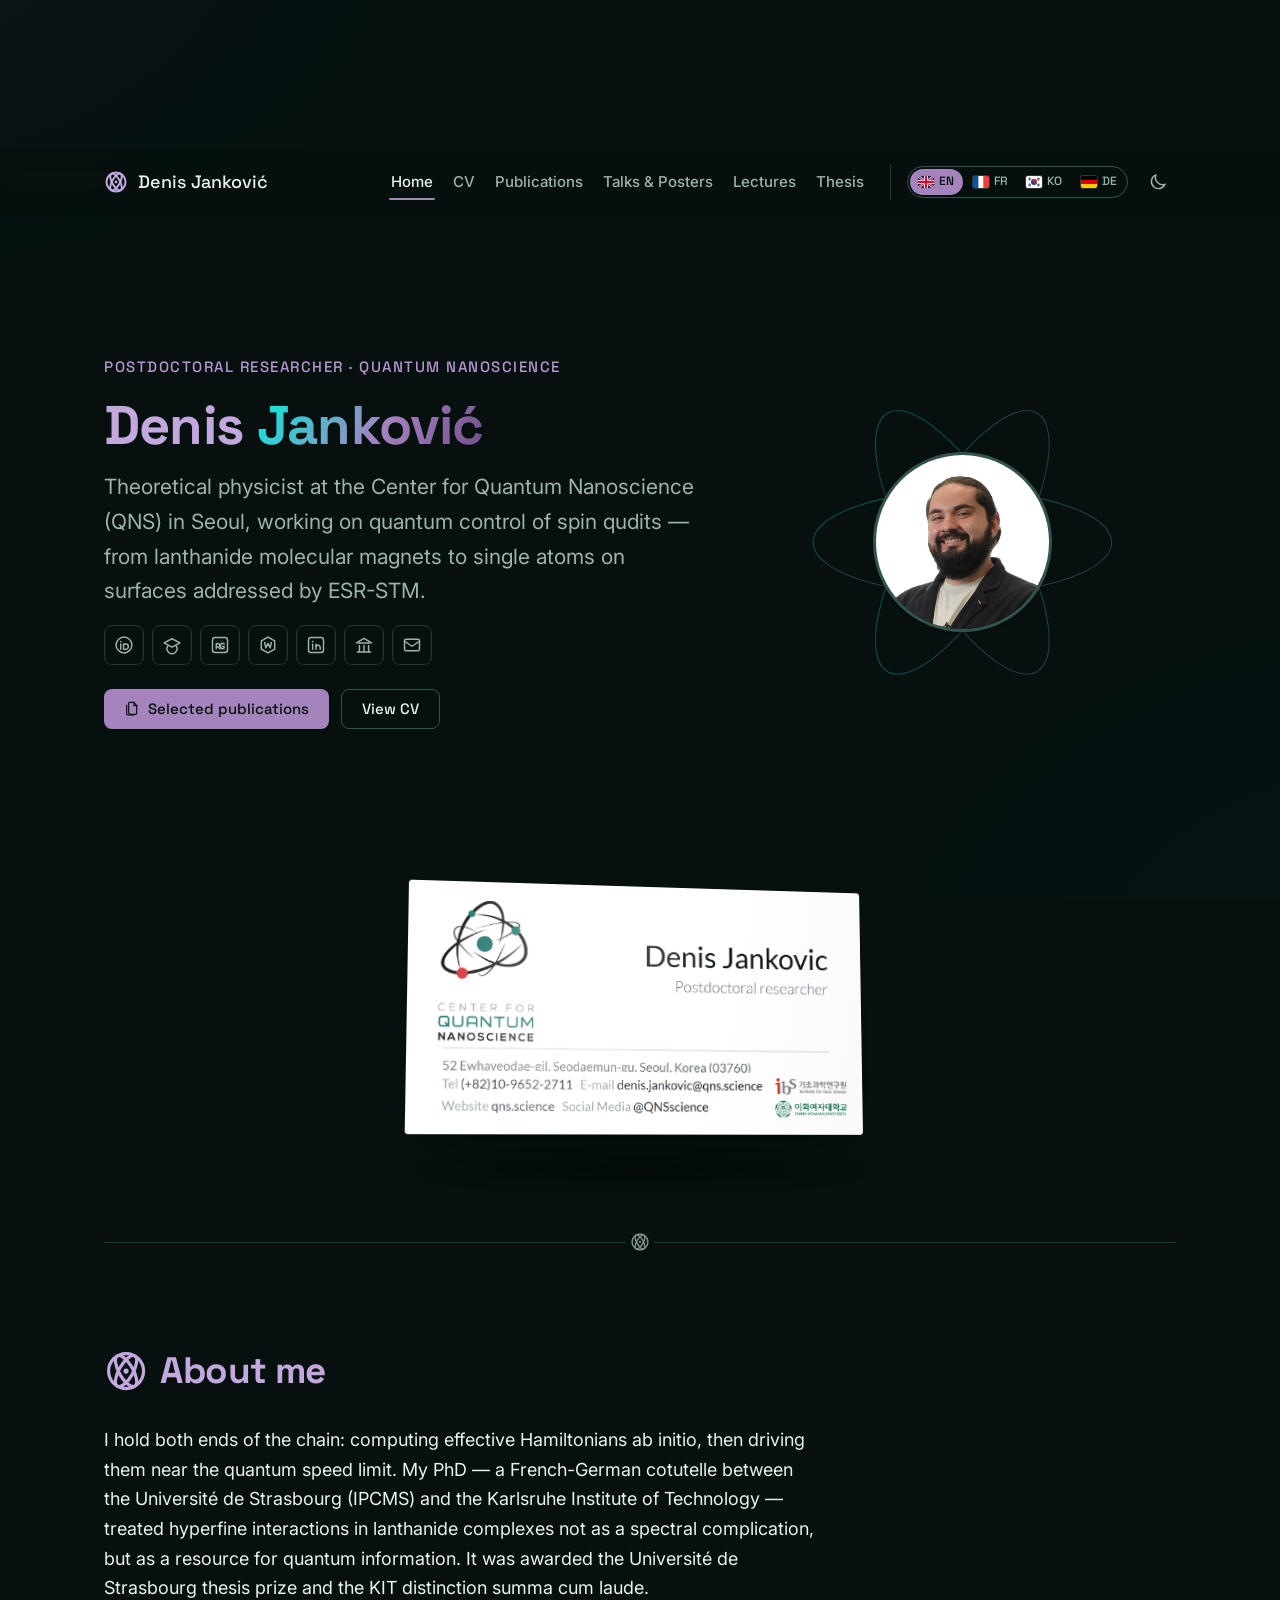
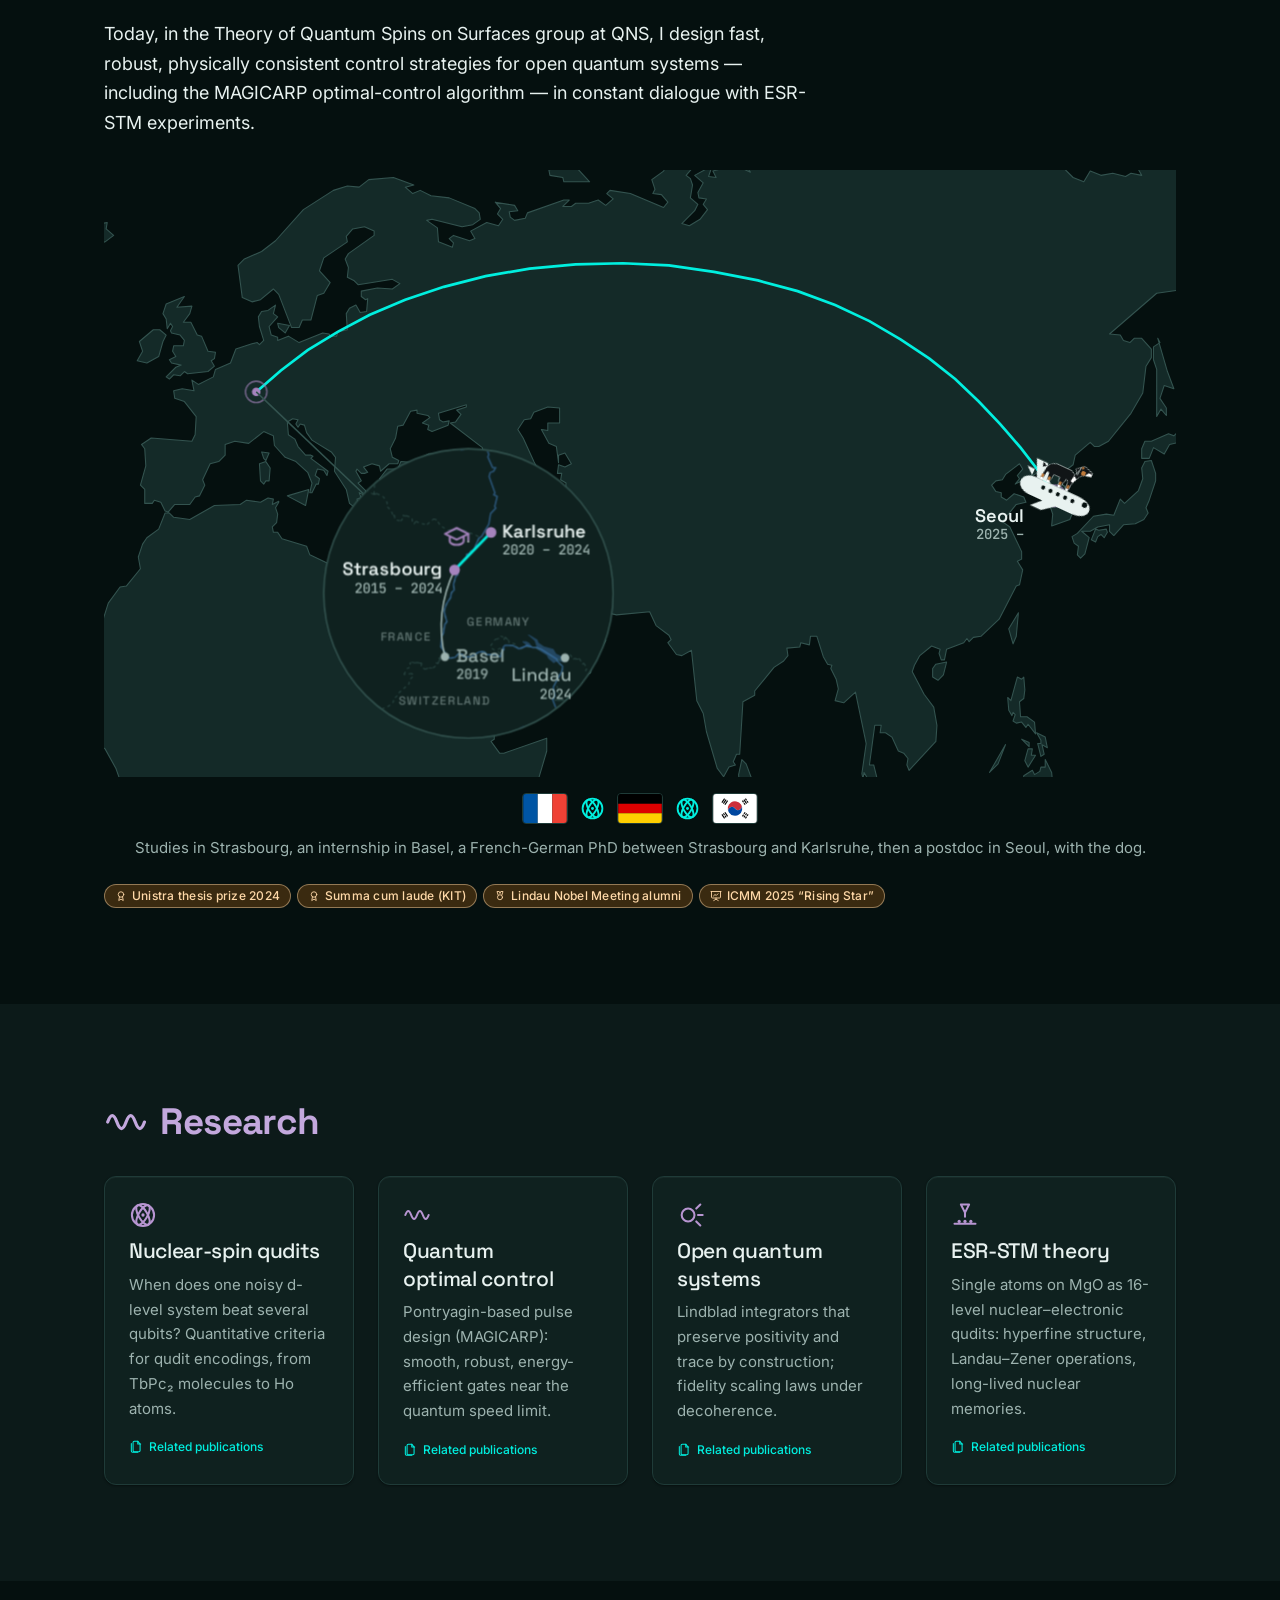
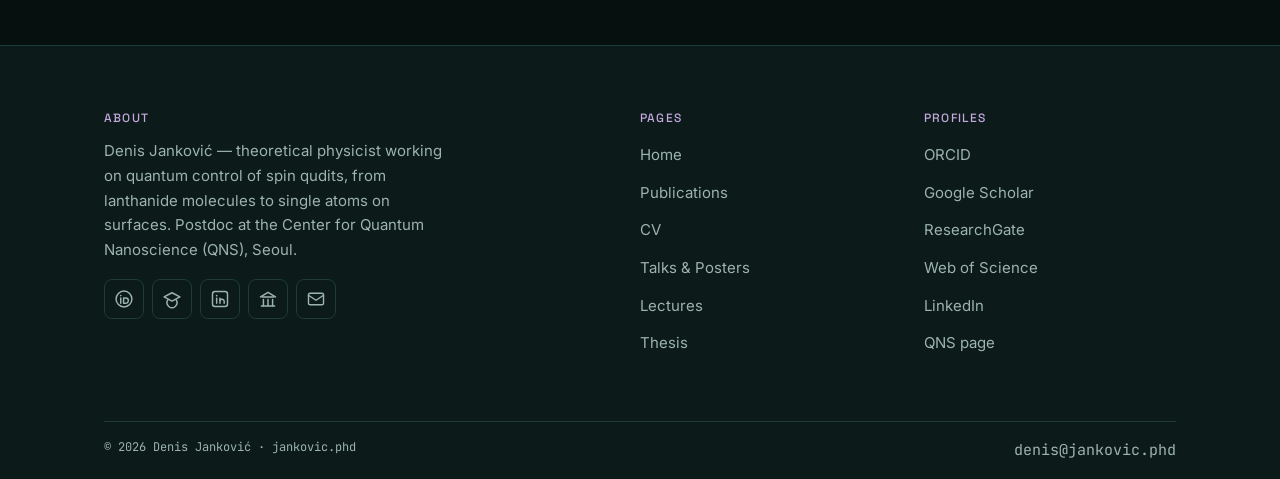
==== commit ea7e3885: "Journey map: add Lindau and the Bodensee to the inset Lindau (73rd Nobel Laureate Meeting, 2024) joi" ====
--- a/index.html
+++ b/index.html
@@ -502,12 +502,13 @@
           <g transform="translate(340 395)">
           <g class="journey__inset j-pop" style="--d: .7s">
             <circle class="journey__inset-bg" r="135"/>
-            <!-- Borders and the Rhine, Natural Earth 1:10m, cut to the circle. -->
+            <!-- Lakes, borders and the Rhine, Natural Earth 1:10m, cut to the circle. -->
+            <path class="journey__lake" clip-path="url(#j-inset-clip)" d="M91.5 60.3L92.8 62.4L89.9 62.4L89.2 64.1L82.6 63.0L79.5 65.0L74.4 60.5L73.0 57.5L64.2 52.2L61.8 44.3L54.9 38.3L57.0 38.7L64.4 43.2L65.3 46.0L70.4 49.5L79.2 51.7L81.8 56.1L89.2 59.7ZM56.7 46.2L60.0 50.4L54.1 49.7L50.3 51.6L46.9 51.5L52.5 49.1L53.5 47.7L50.2 45.3L50.9 44.2L53.5 45.4L52.3 43.8Z"/>
             <path class="journey__borders" clip-path="url(#j-inset-clip)" d="M-79.8 -113.0L-80.6 -114.5M-80.3 -113.2L-79.8 -113.0M-88.1 -92.4L-87.5 -102.2L-84.2 -107.1L-85.0 -108.5L-80.3 -113.2M-87.6 -92.4L-88.1 -92.4M-88.1 -92.4L-96.1 -96.0M-96.1 -96.0L-99.2 -95.6L-102.3 -92.2L-105.8 -91.7M96.1 101.8L87.9 99.4M87.9 99.4L85.1 99.7M85.1 99.7L84.1 99.5M84.1 99.5L86.0 95.5L82.6 90.6L83.2 88.2L81.0 83.0M82.4 61.2L82.5 61.3M29.7 39.9L32.0 40.4L32.9 43.4M25.7 42.7L29.4 41.7L29.7 39.9M34.3 40.7L36.8 43.4M32.9 43.4L34.3 40.7M25.1 42.6L25.7 42.7M24.4 52.8L20.8 50.8L20.8 48.6L25.1 42.6M37.4 43.3L38.2 48.4M36.8 43.4L37.4 43.3M41.0 46.3L44.2 47.4L45.6 48.7L44.6 49.5L48.2 51.9M38.2 48.4L41.0 48.4L41.0 46.3M54.1 49.7L60.0 50.4M48.2 51.9L54.1 49.7M63.0 50.4L63.7 51.5M60.0 50.4L63.0 50.4M32.0 53.4L32.3 51.5L30.2 51.0M30.2 51.0L24.4 52.8M65.7 51.5L82.4 61.2M63.7 51.5L65.7 51.5M31.6 52.6L32.0 53.4M29.8 56.8L31.6 52.6M13.4 54.2L15.4 54.7L16.8 57.0L22.2 57.5M-4.7 59.2L4.6 58.6L9.5 54.7L13.4 54.2M27.8 54.2L29.8 56.8M22.2 57.5L27.8 54.2M-18.1 56.3L-19.4 58.8M-22.0 57.2L-18.1 56.3M-9.6 56.4L-5.4 57.0L-4.7 59.2M-16.8 60.5L-12.4 59.5L-9.6 56.4M-19.4 58.8L-20.8 58.8M-20.8 58.8L-16.8 60.5M-85.6 -93.3L-79.2 -90.0L-75.7 -84.5L-76.8 -82.1L-72.4 -77.7L-70.2 -72.6M-87.6 -92.4L-85.6 -93.3M-69.1 -73.1L-68.5 -68.7L-63.4 -67.7M-70.2 -72.6L-69.1 -73.1M-61.5 -72.9L-59.3 -72.4M-63.4 -67.7L-61.8 -69.0L-61.5 -72.9M-57.8 -72.5L-52.7 -70.5L-52.1 -65.5L-51.0 -64.6M-59.3 -72.4L-57.8 -72.5M-32.4 -69.6L-27.9 -68.1L-28.2 -66.3L-25.5 -62.7L-18.7 -58.9M-38.6 -64.4L-32.4 -69.6M-49.0 -67.4L-45.0 -65.2L-38.6 -64.4M-51.0 -64.6L-49.0 -67.4M-12.0 -59.8L-7.6 -58.6M-14.5 -58.9L-12.0 -59.8M-16.8 -59.4L-14.5 -58.9M-18.7 -58.9L-16.8 -59.4M-4.6 -58.9L10.7 -52.7L4.8 -40.6L2.1 -39.3L0.9 -36.9L-1.6 -36.6L-2.2 -33.7L-10.1 -25.2L-9.9 -17.6L-11.9 -15.9L-13.9 -8.5L-13.3 -3.3L-15.8 -0.9L-16.6 3.8L-22.1 13.6L-22.6 19.7L-20.2 26.3L-23.5 33.4L-23.3 36.9L-25.2 41.3L-24.6 45.5L-26.0 47.4L-25.7 50.0L-21.8 55.4L-22.0 57.2M-7.6 -58.6L-4.6 -58.9M81.0 83.0L87.8 71.2L87.8 67.8L84.3 65.5L82.4 61.2M83.1 99.8L78.6 98.9L80.5 95.4L79.0 89.9L81.0 83.0M84.1 99.5L83.1 99.8M-26.5 61.4L-27.5 60.6L-22.0 57.2M-27.0 62.8L-26.3 61.4M-26.3 61.4L-26.5 61.4M-27.5 62.6L-27.0 62.8M-28.3 65.4L-27.5 62.6M-52.7 64.1L-50.3 64.8M-60.3 75.7L-57.2 70.0L-54.1 68.5L-54.6 64.9L-52.7 64.1M-47.7 64.3L-45.0 65.1M-50.3 64.8L-47.7 64.3M-30.5 64.6L-28.3 65.4M-33.1 69.5L-30.5 67.5L-30.5 64.6M-43.6 64.9L-44.3 68.5L-40.5 70.7M-45.0 65.1L-43.6 64.9M-36.8 69.4L-33.1 69.5M-40.5 70.7L-36.8 69.4M-83.1 112.7L-82.9 108.5L-74.6 105.1L-71.0 102.3L-69.8 100.5L-70.4 99.0L-66.7 95.7L-66.8 94.3L-55.5 84.4L-55.4 80.8L-50.9 76.8L-53.0 74.5M-53.0 74.5L-60.3 75.7M94.8 56.9L97.6 61.2M85.8 62.2L90.7 61.5L93.3 57.4L94.8 56.9M98.9 60.7L102.1 61.4M97.6 61.2L98.9 60.7M103.6 60.7L106.1 65.9M102.1 61.4L103.6 60.7M82.5 61.3L85.8 62.2M107.6 65.0L110.7 69.8L109.3 71.6L110.8 75.3M106.1 65.9L107.6 65.0M116.6 73.7L117.6 74.2L117.3 76.5M113.4 75.0L116.6 73.7M112.3 74.6L113.4 75.0M110.8 75.3L112.3 74.6"/>
             <path class="journey__rhine" clip-path="url(#j-inset-clip)" d="M63.0 50.3L67.7 52.0L82.5 61.3L82.7 63.1M60.0 50.3L54.7 48.4L46.9 51.5M60.0 50.3L63.0 50.3M75.0 117.2L79.6 115.0L82.6 109.5L78.6 99.2L80.5 95.3L79.1 87.2L87.2 72.4L87.8 67.8L82.7 63.1M37.8 134.2L38.8 130.5L44.1 129.0L48.8 125.3L75.3 117.2M46.9 51.5L41.3 48.5L34.1 48.3L32.3 50.3L33.2 52.0L32.7 52.6L32.3 51.5L29.8 59.1L25.6 57.0L16.8 57.0L15.3 54.7L12.4 54.2L9.5 54.7L2.2 59.1L-4.7 59.1L-5.4 57.0L-9.6 56.4L-12.4 59.5L-16.9 60.4L-21.9 58.6L-21.8 55.3L-25.7 50.0L-25.1 40.2L-23.3 36.8L-22.1 28.7L-20.2 26.3L-22.8 16.4L-20.6 9.6L-16.7 3.7L-15.9 -0.9L-13.3 -3.3L-14.0 -8.5L-11.9 -15.9L-10.0 -17.6L-10.1 -25.2L-2.2 -33.7L-1.6 -36.6L0.9 -37.0L2.0 -39.3L4.8 -40.6L9.5 -51.4L12.2 -53.2M12.2 -53.2L19.0 -64.8L20.6 -74.6L25.5 -79.7L24.5 -81.2L26.8 -90.5L23.5 -92.2L24.7 -93.8L19.2 -109.1L20.2 -112.8L23.4 -114.1L25.4 -117.4L22.5 -117.4L18.1 -127.3L18.9 -130.0L17.8 -132.8L11.3 -139.5M9.7 -139.7L-6.5 -133.8L-11.1 -139.6"/>
             <text class="journey__country" x="-58" y="44" text-anchor="middle"><tspan lang="en">France</tspan><tspan lang="fr">France</tspan><tspan lang="ko">프랑스</tspan><tspan lang="de">Frankreich</tspan></text>
-            <text class="journey__country" x="50" y="28" text-anchor="middle"><tspan lang="en">Germany</tspan><tspan lang="fr">Allemagne</tspan><tspan lang="ko">독일</tspan><tspan lang="de">Deutschland</tspan></text>
-            <text class="journey__country" x="34" y="100" text-anchor="middle"><tspan lang="en">Switzerland</tspan><tspan lang="fr">Suisse</tspan><tspan lang="ko">스위스</tspan><tspan lang="de">Schweiz</tspan></text>
+            <text class="journey__country" x="28" y="30" text-anchor="middle"><tspan lang="en">Germany</tspan><tspan lang="fr">Allemagne</tspan><tspan lang="ko">독일</tspan><tspan lang="de">Deutschland</tspan></text>
+            <text class="journey__country" x="-22" y="104" text-anchor="middle"><tspan lang="en">Switzerland</tspan><tspan lang="fr">Suisse</tspan><tspan lang="ko">스위스</tspan><tspan lang="de">Schweiz</tspan></text>
             <path class="journey__hop j-draw" d="M-13 -22Q-32 18 -22 59" pathLength="1" style="--d: 1.6s"/>
             <line class="journey__link j-draw" x1="-13" y1="-22" x2="21" y2="-57" pathLength="1" style="--d: 2.6s"/>
             <g class="j-city j-city--strasbourg j-pop" style="--d: 1s"><circle class="journey__hit" cx="-13" cy="-22" r="26"/><circle class="journey__dot" cx="-13" cy="-22" r="5"/>
@@ -521,9 +522,14 @@
               <text class="journey__year" x="31" y="-36" text-anchor="start">2020 – 2024</text></g>
             <!-- The PhD: a mortarboard over the Strasbourg–Karlsruhe link. -->
             <use class="journey__cap j-pop" href="#i-education" x="-24" y="-66" width="26" height="26" style="--d: 3.4s"/>
+            <!-- Lindau, on the Bodensee: a side trip from Karlsruhe. -->
+            <path class="journey__hop journey__hop--lindau j-draw" d="M21 -57Q60 10 90 60" pathLength="1" style="--d: 3.7s; --fade: 4.4s"/>
+            <g class="j-city j-city--lindau j-pop" style="--d: 4.2s"><circle class="journey__hit" cx="90" cy="60" r="26"/><circle class="journey__dot journey__dot--minor" cx="90" cy="60" r="4"/>
+              <text class="journey__label journey__label--minor" x="96" y="82" text-anchor="end"><tspan lang="en">Lindau</tspan><tspan lang="fr">Lindau</tspan><tspan lang="ko">린다우</tspan><tspan lang="de">Lindau</tspan></text>
+              <text class="journey__year" x="96" y="98" text-anchor="end">2024</text></g>
           </g>
         </g>
-          <g class="j-city j-city--seoul j-pop" style="--d: 6.6s"><circle class="journey__hit" cx="887" cy="304" r="26"/><circle class="journey__ring" cx="887" cy="304" r="10"/><circle class="journey__dot" cx="887" cy="304" r="5"/>
+          <g class="j-city j-city--seoul j-pop" style="--d: 7.2s"><circle class="journey__hit" cx="887" cy="304" r="26"/><circle class="journey__ring" cx="887" cy="304" r="10"/><circle class="journey__dot" cx="887" cy="304" r="5"/>
             <text class="journey__label" x="858" y="328" text-anchor="end"><tspan lang="en">Seoul</tspan><tspan lang="fr">Séoul</tspan><tspan lang="ko">서울</tspan><tspan lang="de">Seoul</tspan></text>
             <text class="journey__year" x="858" y="344" text-anchor="end">2025 –</text></g>
           <g class="journey__plane j-fly" style="offset-path: path('M142 207 L165 187 L190 168 L218 151 L248 135 L281 121 L317 109 L356 99 L397 92 L440 88 L484 87 L527 89 L569 95 L610 103 L647 113 L682 126 L714 141 L743 158 L770 176 L794 195 L816 216 L836 237 L855 259 L872 281 L887 304')"><g class="journey__craft j-level">
@@ -542,16 +548,17 @@
           <div class="journey__tip journey__tip--left j-tip--strasbourg" style="left: 32.7%; top: 65.9%"><span lang="en"><b><span class="journey__tip-flag"><svg viewBox="0 0 72 48"><path fill="#0055a4" d="M0 0h24v48H0z"/><path fill="#fff" d="M24 0h24v48H24z"/><path fill="#ef4135" d="M48 0h24v48H48z"/></svg></span>Université de Strasbourg</b><span class="journey__tip-year">2015 – 2017</span> DEUG in mathematics<br><span class="journey__tip-year">2015 – 2018</span> BSc in physics<br><span class="journey__tip-year">2018 – 2020</span> MSc in physics (Magistère)<br><span class="journey__tip-year">2020 – 2024</span> PhD at IPCMS, Unistra thesis prize</span><span lang="fr"><b><span class="journey__tip-flag"><svg viewBox="0 0 72 48"><path fill="#0055a4" d="M0 0h24v48H0z"/><path fill="#fff" d="M24 0h24v48H24z"/><path fill="#ef4135" d="M48 0h24v48H48z"/></svg></span>Université de Strasbourg</b><span class="journey__tip-year">2015 – 2017</span> DEUG de mathématiques<br><span class="journey__tip-year">2015 – 2018</span> Licence de physique<br><span class="journey__tip-year">2018 – 2020</span> Master de physique (Magistère)<br><span class="journey__tip-year">2020 – 2024</span> Thèse à l'IPCMS, prix de thèse Unistra</span><span lang="ko"><b><span class="journey__tip-flag"><svg viewBox="0 0 72 48"><path fill="#0055a4" d="M0 0h24v48H0z"/><path fill="#fff" d="M24 0h24v48H24z"/><path fill="#ef4135" d="M48 0h24v48H48z"/></svg></span>스트라스부르 대학교</b><span class="journey__tip-year">2015 – 2017</span> 수학 DEUG<br><span class="journey__tip-year">2015 – 2018</span> 물리학 학사<br><span class="journey__tip-year">2018 – 2020</span> 물리학 석사 (Magistère)<br><span class="journey__tip-year">2020 – 2024</span> IPCMS 박사과정, 스트라스부르 대학교 논문상</span><span lang="de"><b><span class="journey__tip-flag"><svg viewBox="0 0 72 48"><path fill="#0055a4" d="M0 0h24v48H0z"/><path fill="#fff" d="M24 0h24v48H24z"/><path fill="#ef4135" d="M48 0h24v48H48z"/></svg></span>Université de Strasbourg</b><span class="journey__tip-year">2015 – 2017</span> DEUG in Mathematik<br><span class="journey__tip-year">2015 – 2018</span> Bachelor in Physik<br><span class="journey__tip-year">2018 – 2020</span> Master in Physik (Magistère)<br><span class="journey__tip-year">2020 – 2024</span> Promotion am IPCMS, Dissertationspreis der Unistra</span></div>
           <div class="journey__tip journey__tip--above j-tip--karlsruhe" style="left: 36.1%; top: 59.7%"><span lang="en"><b><span class="journey__tip-flag"><svg viewBox="0 0 72 48"><path d="M0 0h72v16H0z"/><path fill="#d00" d="M0 16h72v16H0z"/><path fill="#ffce00" d="M0 32h72v16H0z"/></svg></span>Karlsruhe Institute of Technology</b><span class="journey__tip-year">2020 – 2024</span> German half of the PhD, at INT-KIT, summa cum laude<br><span class="journey__tip-year">2024</span> Researcher at KIT, building on the thesis work</span><span lang="fr"><b><span class="journey__tip-flag"><svg viewBox="0 0 72 48"><path d="M0 0h72v16H0z"/><path fill="#d00" d="M0 16h72v16H0z"/><path fill="#ffce00" d="M0 32h72v16H0z"/></svg></span>Karlsruhe Institute of Technology</b><span class="journey__tip-year">2020 – 2024</span> Moitié allemande de la thèse, à l'INT-KIT, summa cum laude<br><span class="journey__tip-year">2024</span> Chercheur au KIT, valorisation des travaux de thèse</span><span lang="ko"><b><span class="journey__tip-flag"><svg viewBox="0 0 72 48"><path d="M0 0h72v16H0z"/><path fill="#d00" d="M0 16h72v16H0z"/><path fill="#ffce00" d="M0 32h72v16H0z"/></svg></span>카를스루에 공과대학교 (KIT)</b><span class="journey__tip-year">2020 – 2024</span> 박사과정의 독일 쪽 절반, INT-KIT, summa cum laude<br><span class="journey__tip-year">2024</span> KIT 연구원, 학위논문 연구의 후속 작업</span><span lang="de"><b><span class="journey__tip-flag"><svg viewBox="0 0 72 48"><path d="M0 0h72v16H0z"/><path fill="#d00" d="M0 16h72v16H0z"/><path fill="#ffce00" d="M0 32h72v16H0z"/></svg></span>Karlsruher Institut für Technologie</b><span class="journey__tip-year">2020 – 2024</span> Deutsche Hälfte der Promotion, am INT-KIT, summa cum laude<br><span class="journey__tip-year">2024</span> Wissenschaftler am KIT, Verwertung der Dissertation</span></div>
           <div class="journey__tip journey__tip--right j-tip--basel" style="left: 31.8%; top: 80.2%"><span lang="en"><b><span class="journey__tip-flag"><svg viewBox="0 0 48 48"><path fill="#d52b1e" d="M0 0h48v48H0z"/><path fill="#fff" d="M19 9h10v10h10v10H29v10H19V29H9V19h10z"/></svg></span>University of Basel</b><span class="journey__tip-year">2019</span> Master's internship with Prof. D. Loss and Prof. M. Rančić<br>Condensed-matter theory and quantum computing</span><span lang="fr"><b><span class="journey__tip-flag"><svg viewBox="0 0 48 48"><path fill="#d52b1e" d="M0 0h48v48H0z"/><path fill="#fff" d="M19 9h10v10h10v10H29v10H19V29H9V19h10z"/></svg></span>Université de Bâle</b><span class="journey__tip-year">2019</span> Stage de master auprès des Prof. D. Loss et M. Rančić<br>Théorie de la matière condensée et calcul quantique</span><span lang="ko"><b><span class="journey__tip-flag"><svg viewBox="0 0 48 48"><path fill="#d52b1e" d="M0 0h48v48H0z"/><path fill="#fff" d="M19 9h10v10h10v10H29v10H19V29H9V19h10z"/></svg></span>바젤 대학교</b><span class="journey__tip-year">2019</span> 석사 인턴십, D. Loss 교수와 M. Rančić 교수 지도<br>응집물질 이론과 양자컴퓨팅</span><span lang="de"><b><span class="journey__tip-flag"><svg viewBox="0 0 48 48"><path fill="#d52b1e" d="M0 0h48v48H0z"/><path fill="#fff" d="M19 9h10v10h10v10H29v10H19V29H9V19h10z"/></svg></span>Universität Basel</b><span class="journey__tip-year">2019</span> Masterpraktikum bei Prof. D. Loss und Prof. M. Rančić<br>Theorie der kondensierten Materie und Quantencomputing</span></div>
+          <div class="journey__tip journey__tip--right j-tip--lindau" style="left: 43.0%; top: 80.4%"><span lang="en"><b><span class="journey__tip-flag"><svg viewBox="0 0 72 48"><path d="M0 0h72v16H0z"/><path fill="#d00" d="M0 16h72v16H0z"/><path fill="#ffce00" d="M0 32h72v16H0z"/></svg></span>Lindau Nobel Laureate Meeting</b><span class="journey__tip-year">2024</span> 73rd Lindau Meeting (physics), one of six French students nominated by Udice</span><span lang="fr"><b><span class="journey__tip-flag"><svg viewBox="0 0 72 48"><path d="M0 0h72v16H0z"/><path fill="#d00" d="M0 16h72v16H0z"/><path fill="#ffce00" d="M0 32h72v16H0z"/></svg></span>Rencontre des lauréats Nobel de Lindau</b><span class="journey__tip-year">2024</span> 73e rencontre de Lindau (physique), l'un des six étudiants français nommés par Udice</span><span lang="ko"><b><span class="journey__tip-flag"><svg viewBox="0 0 72 48"><path d="M0 0h72v16H0z"/><path fill="#d00" d="M0 16h72v16H0z"/><path fill="#ffce00" d="M0 32h72v16H0z"/></svg></span>린다우 노벨상 수상자 회의</b><span class="journey__tip-year">2024</span> 제73회 린다우 회의 (물리학), Udice가 지명한 프랑스 학생 6명 중 한 명</span><span lang="de"><b><span class="journey__tip-flag"><svg viewBox="0 0 72 48"><path d="M0 0h72v16H0z"/><path fill="#d00" d="M0 16h72v16H0z"/><path fill="#ffce00" d="M0 32h72v16H0z"/></svg></span>Lindauer Nobelpreisträgertagung</b><span class="journey__tip-year">2024</span> 73. Lindauer Tagung (Physik), einer von sechs von Udice nominierten französischen Studierenden</span></div>
           <div class="journey__tip journey__tip--left j-tip--seoul" style="left: 88.7%; top: 53.7%"><span lang="en"><b><span class="journey__tip-flag"><svg viewBox="0 0 72 48"><path fill="#fff" d="M0 0h72v48H0z"/><g transform="translate(36 24)"><g transform="rotate(-33.7)"><path fill="#cd2e3a" d="M-12 0A12 12 0 0 1 12 0A6 6 0 0 1 0 0A6 6 0 0 0 -12 0Z"/><path fill="#0047a0" d="M-12 0A6 6 0 0 1 0 0A6 6 0 0 0 12 0A12 12 0 0 1 -12 0Z"/></g><g transform="rotate(123.7)"><rect x="-4" y="16.5" width="8" height="1.8"/><rect x="-4" y="19.5" width="8" height="1.8"/><rect x="-4" y="22.5" width="8" height="1.8"/></g><g transform="rotate(-56.3)"><rect x="-4" y="16.5" width="3.4" height="1.8"/><rect x="0.6" y="16.5" width="3.4" height="1.8"/><rect x="-4" y="19.5" width="3.4" height="1.8"/><rect x="0.6" y="19.5" width="3.4" height="1.8"/><rect x="-4" y="22.5" width="3.4" height="1.8"/><rect x="0.6" y="22.5" width="3.4" height="1.8"/></g><g transform="rotate(-123.7)"><rect x="-4" y="16.5" width="3.4" height="1.8"/><rect x="0.6" y="16.5" width="3.4" height="1.8"/><rect x="-4" y="19.5" width="8" height="1.8"/><rect x="-4" y="22.5" width="3.4" height="1.8"/><rect x="0.6" y="22.5" width="3.4" height="1.8"/></g><g transform="rotate(56.3)"><rect x="-4" y="16.5" width="8" height="1.8"/><rect x="-4" y="19.5" width="3.4" height="1.8"/><rect x="0.6" y="19.5" width="3.4" height="1.8"/><rect x="-4" y="22.5" width="8" height="1.8"/></g></g></svg></span>Center for Quantum Nanoscience (QNS), IBS and Ewha Womans University</b><span class="journey__tip-year">2025 –</span> Postdoc, Theory of Quantum Spins on Surfaces group</span><span lang="fr"><b><span class="journey__tip-flag"><svg viewBox="0 0 72 48"><path fill="#fff" d="M0 0h72v48H0z"/><g transform="translate(36 24)"><g transform="rotate(-33.7)"><path fill="#cd2e3a" d="M-12 0A12 12 0 0 1 12 0A6 6 0 0 1 0 0A6 6 0 0 0 -12 0Z"/><path fill="#0047a0" d="M-12 0A6 6 0 0 1 0 0A6 6 0 0 0 12 0A12 12 0 0 1 -12 0Z"/></g><g transform="rotate(123.7)"><rect x="-4" y="16.5" width="8" height="1.8"/><rect x="-4" y="19.5" width="8" height="1.8"/><rect x="-4" y="22.5" width="8" height="1.8"/></g><g transform="rotate(-56.3)"><rect x="-4" y="16.5" width="3.4" height="1.8"/><rect x="0.6" y="16.5" width="3.4" height="1.8"/><rect x="-4" y="19.5" width="3.4" height="1.8"/><rect x="0.6" y="19.5" width="3.4" height="1.8"/><rect x="-4" y="22.5" width="3.4" height="1.8"/><rect x="0.6" y="22.5" width="3.4" height="1.8"/></g><g transform="rotate(-123.7)"><rect x="-4" y="16.5" width="3.4" height="1.8"/><rect x="0.6" y="16.5" width="3.4" height="1.8"/><rect x="-4" y="19.5" width="8" height="1.8"/><rect x="-4" y="22.5" width="3.4" height="1.8"/><rect x="0.6" y="22.5" width="3.4" height="1.8"/></g><g transform="rotate(56.3)"><rect x="-4" y="16.5" width="8" height="1.8"/><rect x="-4" y="19.5" width="3.4" height="1.8"/><rect x="0.6" y="19.5" width="3.4" height="1.8"/><rect x="-4" y="22.5" width="8" height="1.8"/></g></g></svg></span>Center for Quantum Nanoscience (QNS), IBS et Université Ewha</b><span class="journey__tip-year">2025 –</span> Post-doctorat, groupe de théorie des spins quantiques sur surfaces</span><span lang="ko"><b><span class="journey__tip-flag"><svg viewBox="0 0 72 48"><path fill="#fff" d="M0 0h72v48H0z"/><g transform="translate(36 24)"><g transform="rotate(-33.7)"><path fill="#cd2e3a" d="M-12 0A12 12 0 0 1 12 0A6 6 0 0 1 0 0A6 6 0 0 0 -12 0Z"/><path fill="#0047a0" d="M-12 0A6 6 0 0 1 0 0A6 6 0 0 0 12 0A12 12 0 0 1 -12 0Z"/></g><g transform="rotate(123.7)"><rect x="-4" y="16.5" width="8" height="1.8"/><rect x="-4" y="19.5" width="8" height="1.8"/><rect x="-4" y="22.5" width="8" height="1.8"/></g><g transform="rotate(-56.3)"><rect x="-4" y="16.5" width="3.4" height="1.8"/><rect x="0.6" y="16.5" width="3.4" height="1.8"/><rect x="-4" y="19.5" width="3.4" height="1.8"/><rect x="0.6" y="19.5" width="3.4" height="1.8"/><rect x="-4" y="22.5" width="3.4" height="1.8"/><rect x="0.6" y="22.5" width="3.4" height="1.8"/></g><g transform="rotate(-123.7)"><rect x="-4" y="16.5" width="3.4" height="1.8"/><rect x="0.6" y="16.5" width="3.4" height="1.8"/><rect x="-4" y="19.5" width="8" height="1.8"/><rect x="-4" y="22.5" width="3.4" height="1.8"/><rect x="0.6" y="22.5" width="3.4" height="1.8"/></g><g transform="rotate(56.3)"><rect x="-4" y="16.5" width="8" height="1.8"/><rect x="-4" y="19.5" width="3.4" height="1.8"/><rect x="0.6" y="19.5" width="3.4" height="1.8"/><rect x="-4" y="22.5" width="8" height="1.8"/></g></g></svg></span>양자나노과학연구단 (QNS), IBS와 이화여자대학교</b><span class="journey__tip-year">2025 –</span> 박사후연구원, 표면 위 양자 스핀 이론 그룹</span><span lang="de"><b><span class="journey__tip-flag"><svg viewBox="0 0 72 48"><path fill="#fff" d="M0 0h72v48H0z"/><g transform="translate(36 24)"><g transform="rotate(-33.7)"><path fill="#cd2e3a" d="M-12 0A12 12 0 0 1 12 0A6 6 0 0 1 0 0A6 6 0 0 0 -12 0Z"/><path fill="#0047a0" d="M-12 0A6 6 0 0 1 0 0A6 6 0 0 0 12 0A12 12 0 0 1 -12 0Z"/></g><g transform="rotate(123.7)"><rect x="-4" y="16.5" width="8" height="1.8"/><rect x="-4" y="19.5" width="8" height="1.8"/><rect x="-4" y="22.5" width="8" height="1.8"/></g><g transform="rotate(-56.3)"><rect x="-4" y="16.5" width="3.4" height="1.8"/><rect x="0.6" y="16.5" width="3.4" height="1.8"/><rect x="-4" y="19.5" width="3.4" height="1.8"/><rect x="0.6" y="19.5" width="3.4" height="1.8"/><rect x="-4" y="22.5" width="3.4" height="1.8"/><rect x="0.6" y="22.5" width="3.4" height="1.8"/></g><g transform="rotate(-123.7)"><rect x="-4" y="16.5" width="3.4" height="1.8"/><rect x="0.6" y="16.5" width="3.4" height="1.8"/><rect x="-4" y="19.5" width="8" height="1.8"/><rect x="-4" y="22.5" width="3.4" height="1.8"/><rect x="0.6" y="22.5" width="3.4" height="1.8"/></g><g transform="rotate(56.3)"><rect x="-4" y="16.5" width="8" height="1.8"/><rect x="-4" y="19.5" width="3.4" height="1.8"/><rect x="0.6" y="19.5" width="3.4" height="1.8"/><rect x="-4" y="22.5" width="8" height="1.8"/></g></g></svg></span>Center for Quantum Nanoscience (QNS), IBS und Ewha Womans University</b><span class="journey__tip-year">2025 –</span> Postdoc, Gruppe für die Theorie von Quantenspins auf Oberflächen</span></div>
           <div class="journey__tip journey__tip--photo j-tip--dog" style="left: 88.7%; top: 53.7%"><img src="assets/img/journey/dog.webp" width="480" height="514" alt="" loading="lazy"></div>
         </div>
         </div>
         <div class="journey__flags" aria-hidden="true">
-        <span class="journey__flag j-pop" style="--d: 7s"><svg viewBox="0 0 72 48"><path fill="#0055a4" d="M0 0h24v48H0z"/><path fill="#fff" d="M24 0h24v48H24z"/><path fill="#ef4135" d="M48 0h24v48H48z"/></svg></span>
-        <svg class="icon journey__atom j-pop" style="--d: 7.15s" aria-hidden="true"><use href="#i-orbital"/></svg>
-        <span class="journey__flag j-pop" style="--d: 7.3s"><svg viewBox="0 0 72 48"><path d="M0 0h72v16H0z"/><path fill="#d00" d="M0 16h72v16H0z"/><path fill="#ffce00" d="M0 32h72v16H0z"/></svg></span>
-        <svg class="icon journey__atom j-pop" style="--d: 7.45s" aria-hidden="true"><use href="#i-orbital"/></svg>
-        <span class="journey__flag j-pop" style="--d: 7.6s"><svg viewBox="0 0 72 48"><path fill="#fff" d="M0 0h72v48H0z"/><g transform="translate(36 24)"><g transform="rotate(-33.7)"><path fill="#cd2e3a" d="M-12 0A12 12 0 0 1 12 0A6 6 0 0 1 0 0A6 6 0 0 0 -12 0Z"/><path fill="#0047a0" d="M-12 0A6 6 0 0 1 0 0A6 6 0 0 0 12 0A12 12 0 0 1 -12 0Z"/></g><g transform="rotate(123.7)"><rect x="-4" y="16.5" width="8" height="1.8"/><rect x="-4" y="19.5" width="8" height="1.8"/><rect x="-4" y="22.5" width="8" height="1.8"/></g><g transform="rotate(-56.3)"><rect x="-4" y="16.5" width="3.4" height="1.8"/><rect x="0.6" y="16.5" width="3.4" height="1.8"/><rect x="-4" y="19.5" width="3.4" height="1.8"/><rect x="0.6" y="19.5" width="3.4" height="1.8"/><rect x="-4" y="22.5" width="3.4" height="1.8"/><rect x="0.6" y="22.5" width="3.4" height="1.8"/></g><g transform="rotate(-123.7)"><rect x="-4" y="16.5" width="3.4" height="1.8"/><rect x="0.6" y="16.5" width="3.4" height="1.8"/><rect x="-4" y="19.5" width="8" height="1.8"/><rect x="-4" y="22.5" width="3.4" height="1.8"/><rect x="0.6" y="22.5" width="3.4" height="1.8"/></g><g transform="rotate(56.3)"><rect x="-4" y="16.5" width="8" height="1.8"/><rect x="-4" y="19.5" width="3.4" height="1.8"/><rect x="0.6" y="19.5" width="3.4" height="1.8"/><rect x="-4" y="22.5" width="8" height="1.8"/></g></g></svg></span>
+        <span class="journey__flag j-pop" style="--d: 7.6s"><svg viewBox="0 0 72 48"><path fill="#0055a4" d="M0 0h24v48H0z"/><path fill="#fff" d="M24 0h24v48H24z"/><path fill="#ef4135" d="M48 0h24v48H48z"/></svg></span>
+        <svg class="icon journey__atom j-pop" style="--d: 7.75s" aria-hidden="true"><use href="#i-orbital"/></svg>
+        <span class="journey__flag j-pop" style="--d: 7.9s"><svg viewBox="0 0 72 48"><path d="M0 0h72v16H0z"/><path fill="#d00" d="M0 16h72v16H0z"/><path fill="#ffce00" d="M0 32h72v16H0z"/></svg></span>
+        <svg class="icon journey__atom j-pop" style="--d: 8.05s" aria-hidden="true"><use href="#i-orbital"/></svg>
+        <span class="journey__flag j-pop" style="--d: 8.2s"><svg viewBox="0 0 72 48"><path fill="#fff" d="M0 0h72v48H0z"/><g transform="translate(36 24)"><g transform="rotate(-33.7)"><path fill="#cd2e3a" d="M-12 0A12 12 0 0 1 12 0A6 6 0 0 1 0 0A6 6 0 0 0 -12 0Z"/><path fill="#0047a0" d="M-12 0A6 6 0 0 1 0 0A6 6 0 0 0 12 0A12 12 0 0 1 -12 0Z"/></g><g transform="rotate(123.7)"><rect x="-4" y="16.5" width="8" height="1.8"/><rect x="-4" y="19.5" width="8" height="1.8"/><rect x="-4" y="22.5" width="8" height="1.8"/></g><g transform="rotate(-56.3)"><rect x="-4" y="16.5" width="3.4" height="1.8"/><rect x="0.6" y="16.5" width="3.4" height="1.8"/><rect x="-4" y="19.5" width="3.4" height="1.8"/><rect x="0.6" y="19.5" width="3.4" height="1.8"/><rect x="-4" y="22.5" width="3.4" height="1.8"/><rect x="0.6" y="22.5" width="3.4" height="1.8"/></g><g transform="rotate(-123.7)"><rect x="-4" y="16.5" width="3.4" height="1.8"/><rect x="0.6" y="16.5" width="3.4" height="1.8"/><rect x="-4" y="19.5" width="8" height="1.8"/><rect x="-4" y="22.5" width="3.4" height="1.8"/><rect x="0.6" y="22.5" width="3.4" height="1.8"/></g><g transform="rotate(56.3)"><rect x="-4" y="16.5" width="8" height="1.8"/><rect x="-4" y="19.5" width="3.4" height="1.8"/><rect x="0.6" y="19.5" width="3.4" height="1.8"/><rect x="-4" y="22.5" width="8" height="1.8"/></g></g></svg></span>
       </div>
         <figcaption class="journey__caption">
         <span lang="en">Studies in Strasbourg, an internship in Basel, a French-German PhD between Strasbourg and Karlsruhe, then a postdoc in Seoul, with the dog.</span>
--- a/css/pages.css
+++ b/css/pages.css
@@ -169,10 +169,13 @@
 .j-city { cursor: default; }
 .journey__cap { fill: none; stroke: var(--accent-primary); stroke-width: 1.75; stroke-linecap: round; stroke-linejoin: round; }
 .journey__inset-bg { fill: var(--surface-card); stroke: var(--border-strong); stroke-width: 1.5; }
+.journey__lake { fill: var(--qns-blue); opacity: 0.45; }
 .journey__borders { fill: none; stroke: var(--border-strong); stroke-width: 1; stroke-dasharray: 3 3; opacity: 0.8; }
 .journey__rhine { fill: none; stroke: var(--qns-blue); stroke-width: 1.5; stroke-linejoin: round; stroke-linecap: round; opacity: 0.6; }
 .journey__country { font: 500 11px var(--font-display); letter-spacing: 0.12em; text-transform: uppercase; fill: var(--text-muted); opacity: 0.6; }
 .journey__hop { fill: none; stroke: var(--text-muted); stroke-width: 1.5; stroke-dasharray: 1; }
+/* The Lindau trip is drawn, then fades before the flight leaves; it ends hidden. */
+.journey__hop--lindau { opacity: 0; }
 .journey__link { stroke: var(--accent-interactive); stroke-width: 2.5; stroke-linecap: round; stroke-dasharray: 1; }
 .journey__label { font: 600 17px var(--font-display); fill: var(--text-body); }
 .journey__label--minor { font-weight: 500; fill: var(--text-muted); }
@@ -215,6 +218,7 @@
 .journey__stage:has(.j-city--strasbourg:hover) .j-tip--strasbourg,
 .journey__stage:has(.j-city--karlsruhe:hover) .j-tip--karlsruhe,
 .journey__stage:has(.j-city--basel:hover) .j-tip--basel,
+.journey__stage:has(.j-city--lindau:hover) .j-tip--lindau,
 .journey__stage:has(.j-city--seoul:hover) .j-tip--seoul,
 .journey__stage:has(.journey__dog:hover) .j-tip--dog { opacity: 1; visibility: visible; transition-delay: 0s; }
 .journey__caption { margin-top: var(--space-3); text-align: center; font-size: var(--text-sm); color: var(--text-muted); }
@@ -231,14 +235,16 @@
 html.js .journey .j-fly { opacity: 0; offset-distance: 0; }
 html.js .journey.is-in .j-pop { animation: j-pop var(--dur-3) var(--ease-spring) var(--d, 0s) both; }
 html.js .journey.is-in .j-draw { animation: j-draw var(--dur-4) var(--ease-in-out) var(--d, 0s) both; }
-html.js .journey.is-in .j-arc { animation: j-draw 2.4s var(--ease-in-out) 4.2s both; }
-html.js .journey.is-in .j-fly { animation: j-fly 2.4s var(--ease-in-out) 4.2s both; }
-html.js .journey.is-in .j-level { animation: j-level 2.4s var(--ease-in-out) 4.2s both; }
+html.js .journey.is-in .journey__hop--lindau { animation: j-draw var(--dur-4) var(--ease-in-out) var(--d, 0s) both, j-fade var(--dur-3) var(--ease-out) var(--fade, 0s) both; }
+html.js .journey.is-in .j-arc { animation: j-draw 2.4s var(--ease-in-out) 4.8s both; }
+html.js .journey.is-in .j-fly { animation: j-fly 2.4s var(--ease-in-out) 4.8s both; }
+html.js .journey.is-in .j-level { animation: j-level 2.4s var(--ease-in-out) 4.8s both; }
 html.js .journey.is-in .journey__atom { animation: j-pop var(--dur-3) var(--ease-spring) var(--d, 0s) both, j-spin 14s linear calc(var(--d, 0s) + var(--dur-3)) infinite; }
 @keyframes j-pop { from { opacity: 0; scale: 0.4; } to { opacity: 1; scale: 1; } }
 @keyframes j-draw { from { stroke-dashoffset: 1; } to { stroke-dashoffset: 0; } }
 @keyframes j-fly { 0% { opacity: 0; offset-distance: 0; } 3% { opacity: 1; } 100% { opacity: 1; offset-distance: 100%; } }
 @keyframes j-level { 0%, 70% { transform: scale(1.25) rotate(0deg); } 100% { transform: scale(1.25) rotate(-32deg); } }
+@keyframes j-fade { from { opacity: 1; } to { opacity: 0; } }
 @keyframes j-spin { to { rotate: 360deg; } }
 /* No motion path: the plane simply sits at Seoul. */
 @supports not (offset-path: path("M0 0")) {
@@ -248,4 +254,5 @@
   html.js .journey .j-pop, html.js .journey .j-draw, html.js .journey .j-arc, html.js .journey .j-fly,
   html.js .journey .journey__atom { animation: none !important; opacity: 1; stroke-dashoffset: 0; offset-distance: 100%; }
   html.js .journey .j-level { animation: none !important; transform: scale(1.25) rotate(-32deg); }
-}
+  html.js .journey .journey__hop--lindau { opacity: 0; }
+}
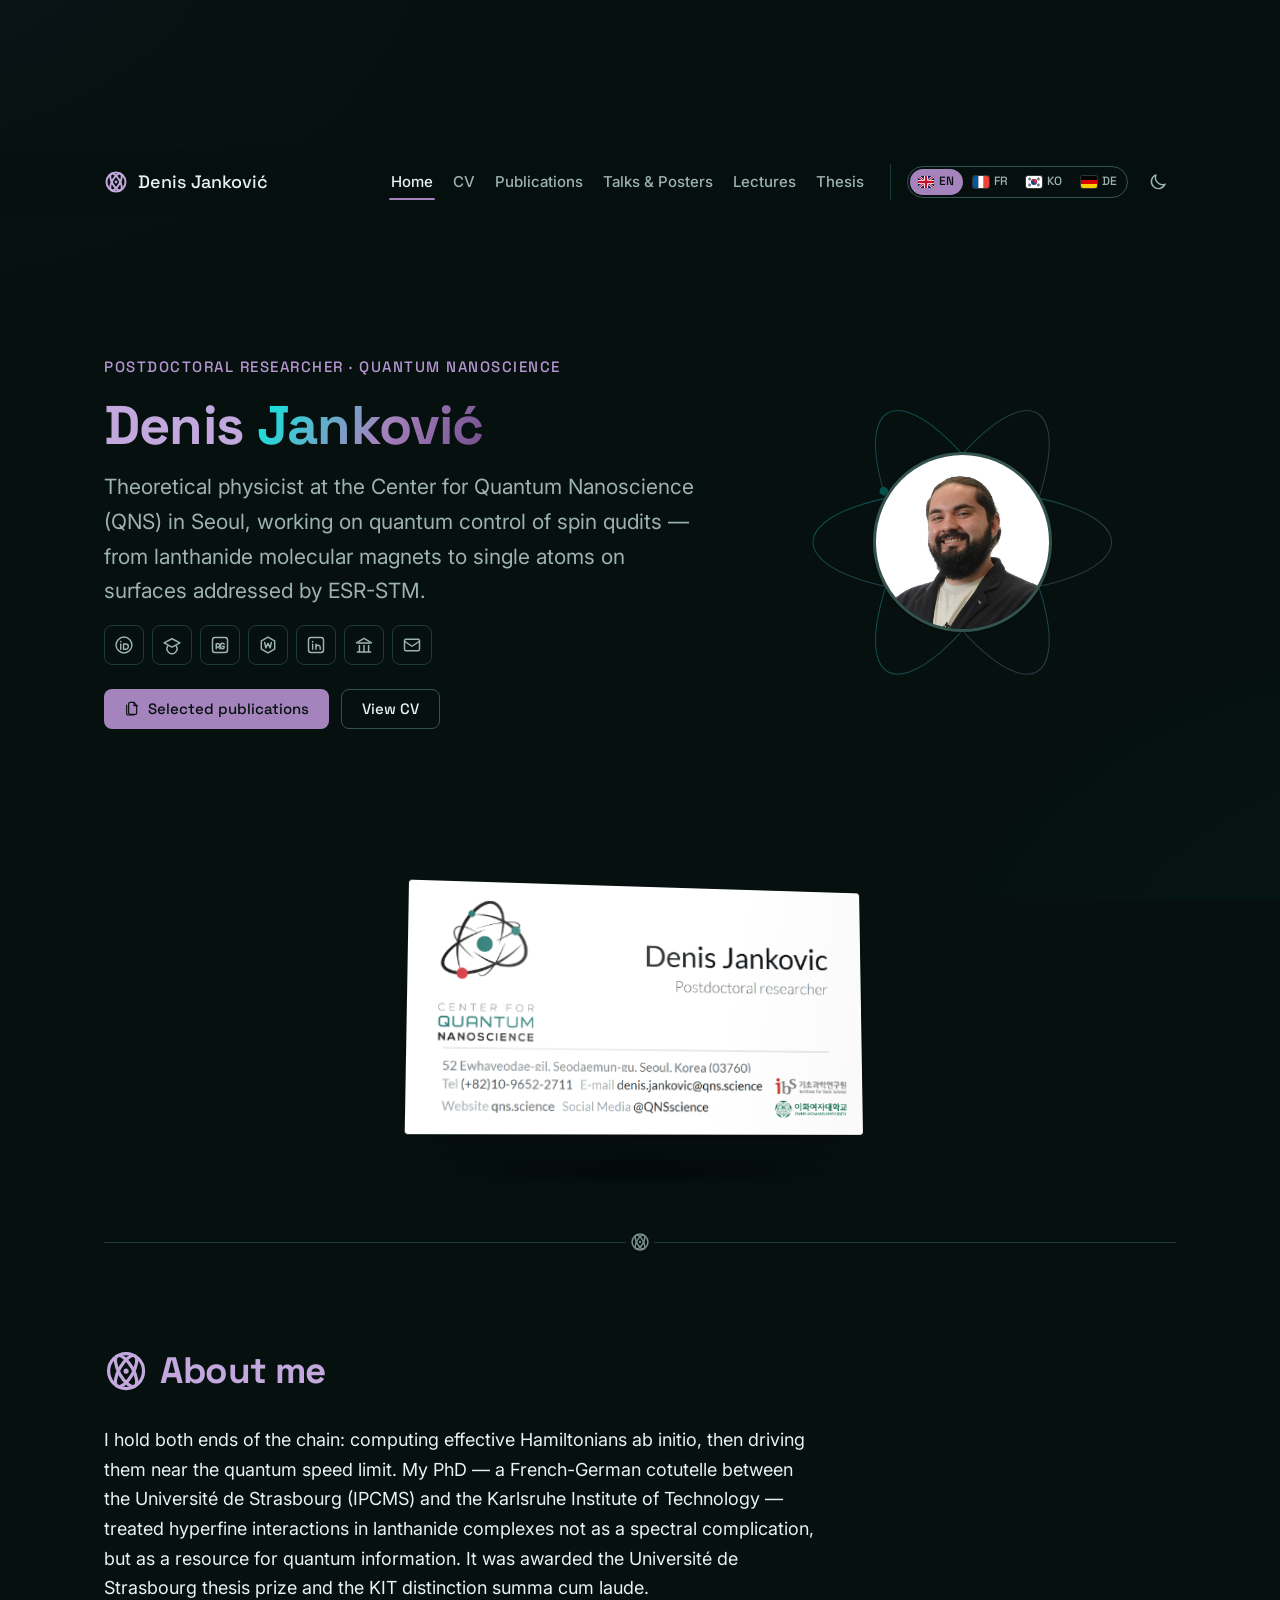
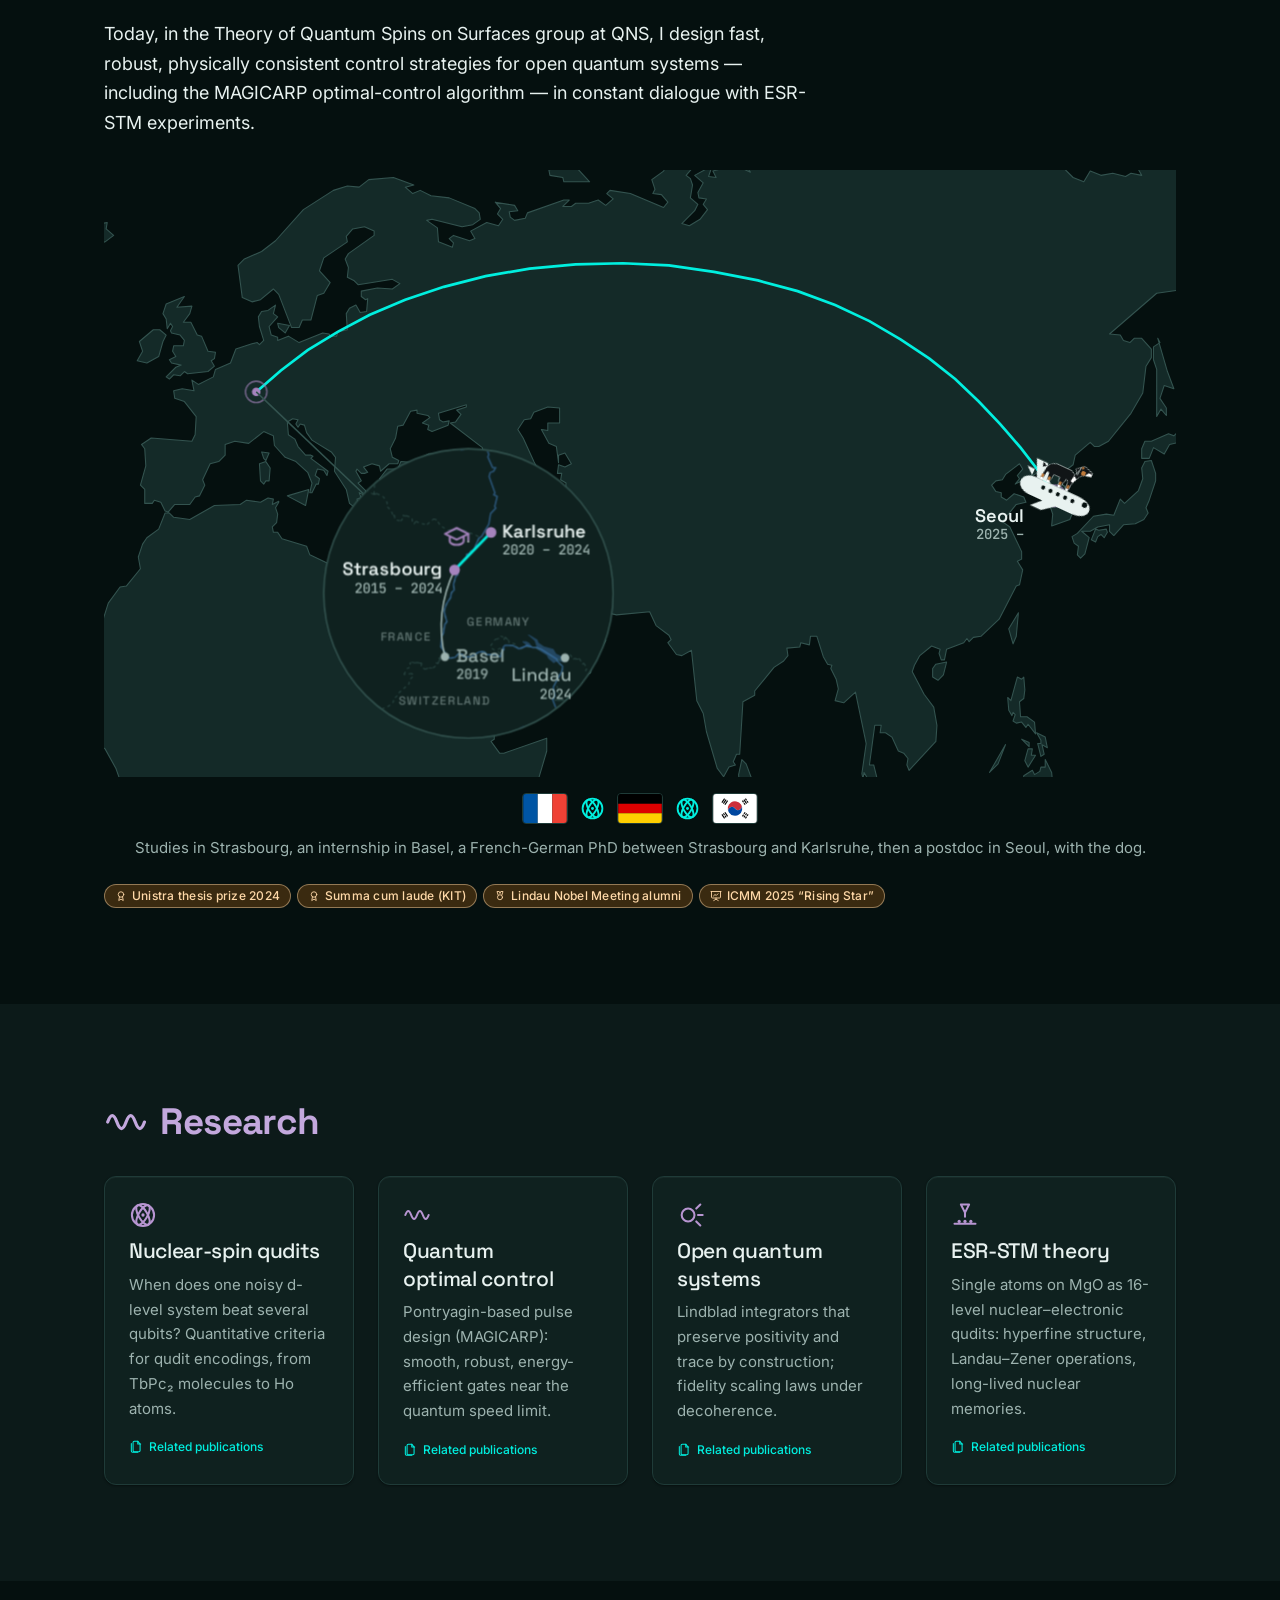
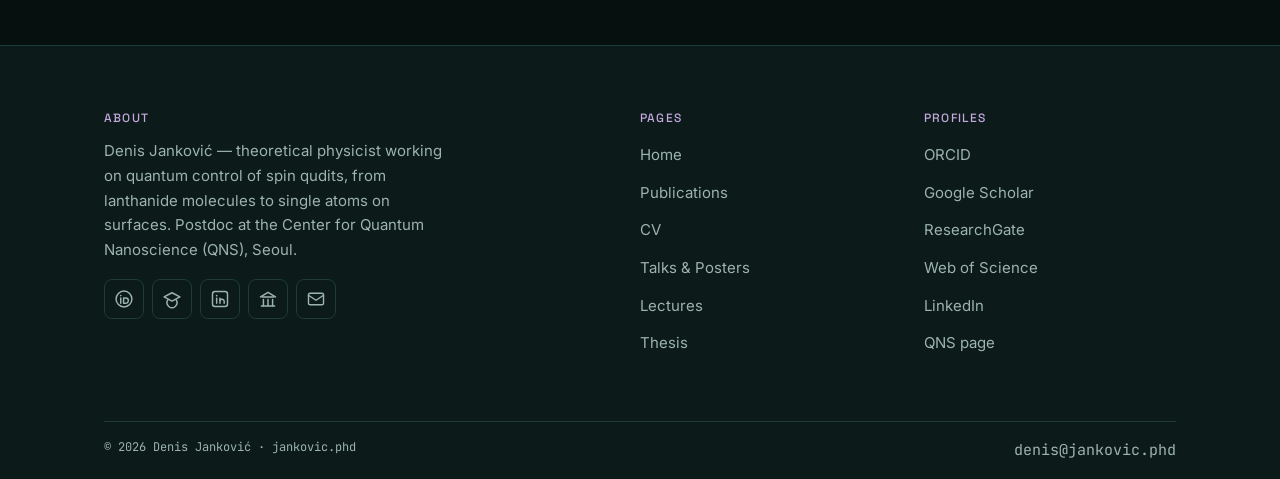
==== commit d48d8d4b: "Let #map deep-link to the journey map, centred like the business card Co-Authored-By: Claude Sonnet " ====
--- a/index.html
+++ b/index.html
@@ -490,8 +490,10 @@
            "Journey map"). The land outline is Natural Earth 1:110m (public
            domain), projected and simplified by a one-off script; the three
            Rhine cities sit 4–9 px apart at this scale, hence the inset. Each
-           city shows a note while hovered (the .journey__tip divs). -->
-      <figure class="journey" data-reveal data-i18n-aria-label="journeyMap" aria-label="Map of my journey: Strasbourg, Karlsruhe, then Seoul">
+           city shows a note while hovered (the .journey__tip divs). A link to
+           #map opens with the map centred in the viewport (js/map.js), the
+           same way #card does for the business card. -->
+      <figure class="journey" id="map" data-reveal data-i18n-aria-label="journeyMap" aria-label="Map of my journey: Strasbourg, Karlsruhe, then Seoul">
         <div class="journey__stage">
         <svg class="journey__map" viewBox="0 0 1000 566" aria-hidden="true" focusable="false">
           <defs><clipPath id="j-inset-clip"><circle r="134"/></clipPath></defs>
@@ -674,6 +676,7 @@
 <script src="js/main.js"></script>
 <script src="js/reveal.js"></script>
 <script src="js/card.js?v=2"></script>
+<script src="js/map.js"></script>
 <!-- Only the portrait and the card faces wait for content, so only they go
      through boot.js. The card spins from js/card.js above either way. -->
 <script src="js/boot.js" data-content="portraits,card" data-scripts="js/portrait.js,js/card-faces.js"></script>
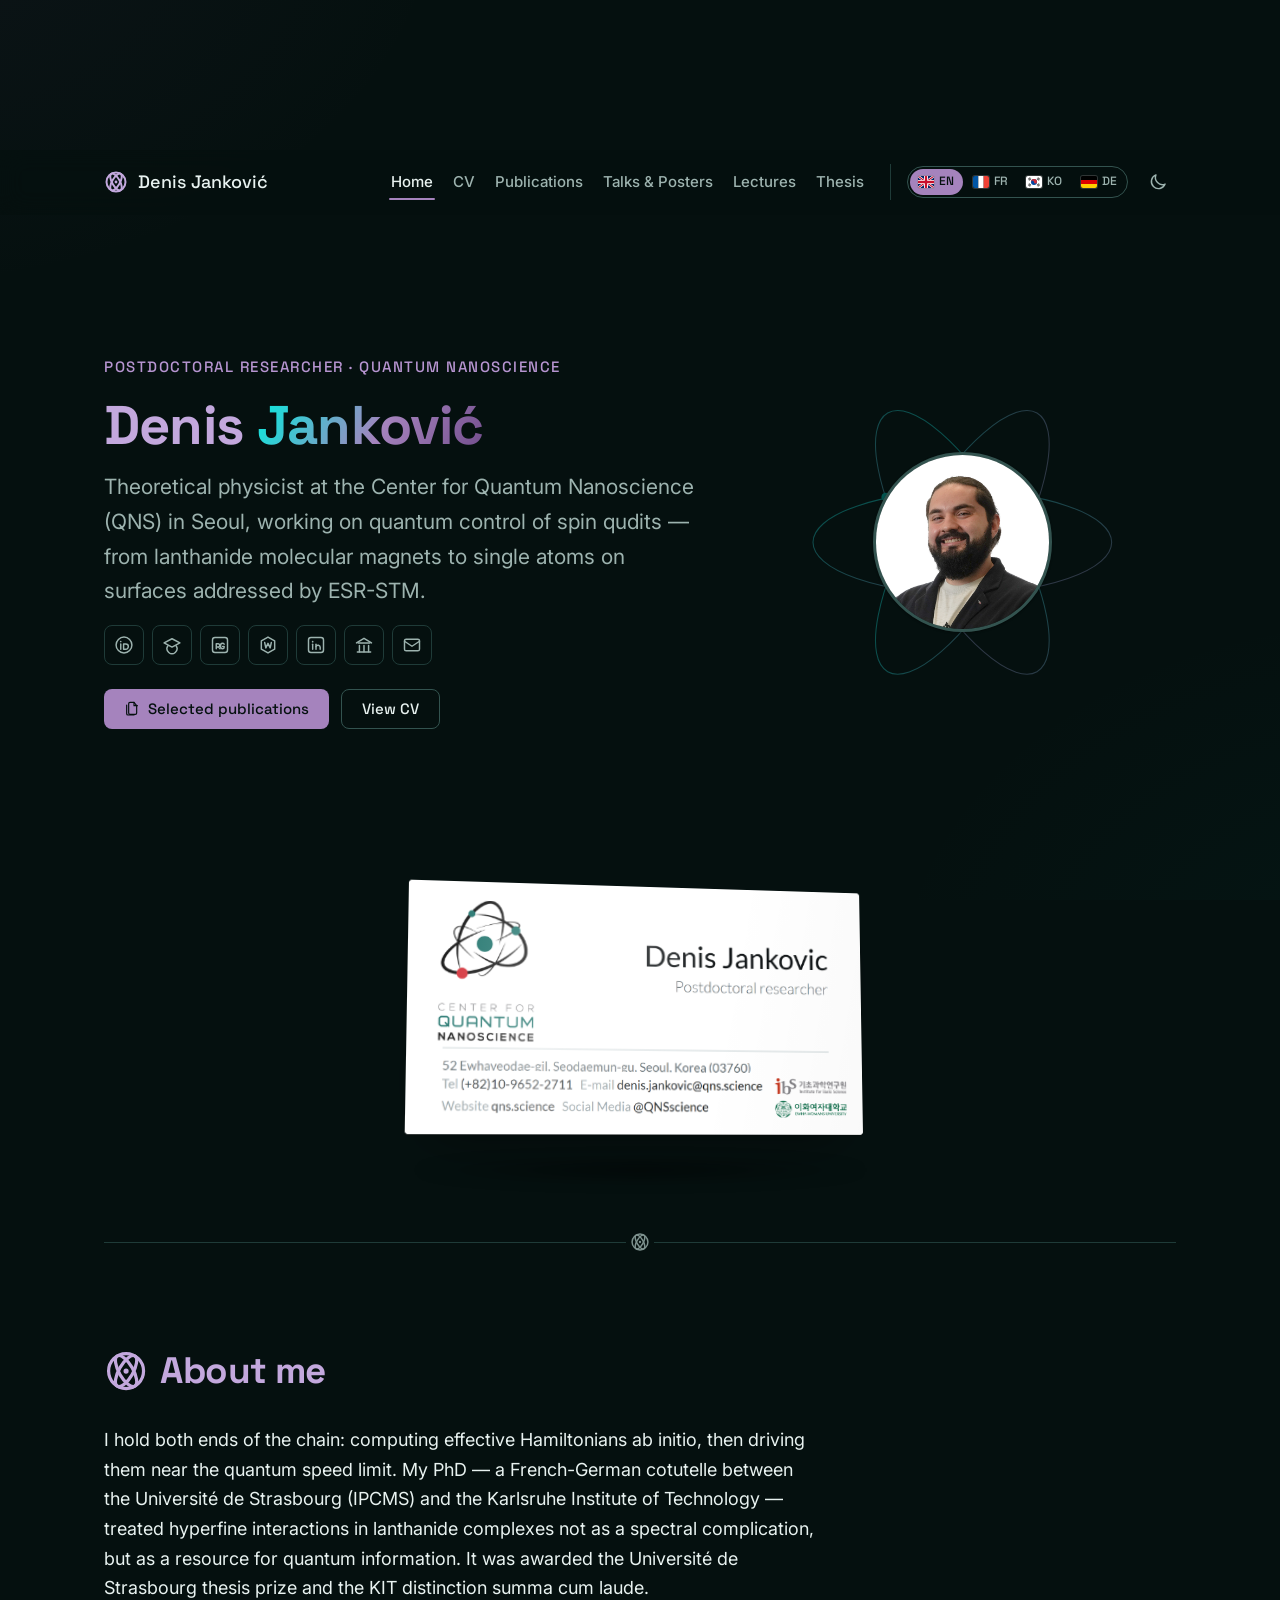
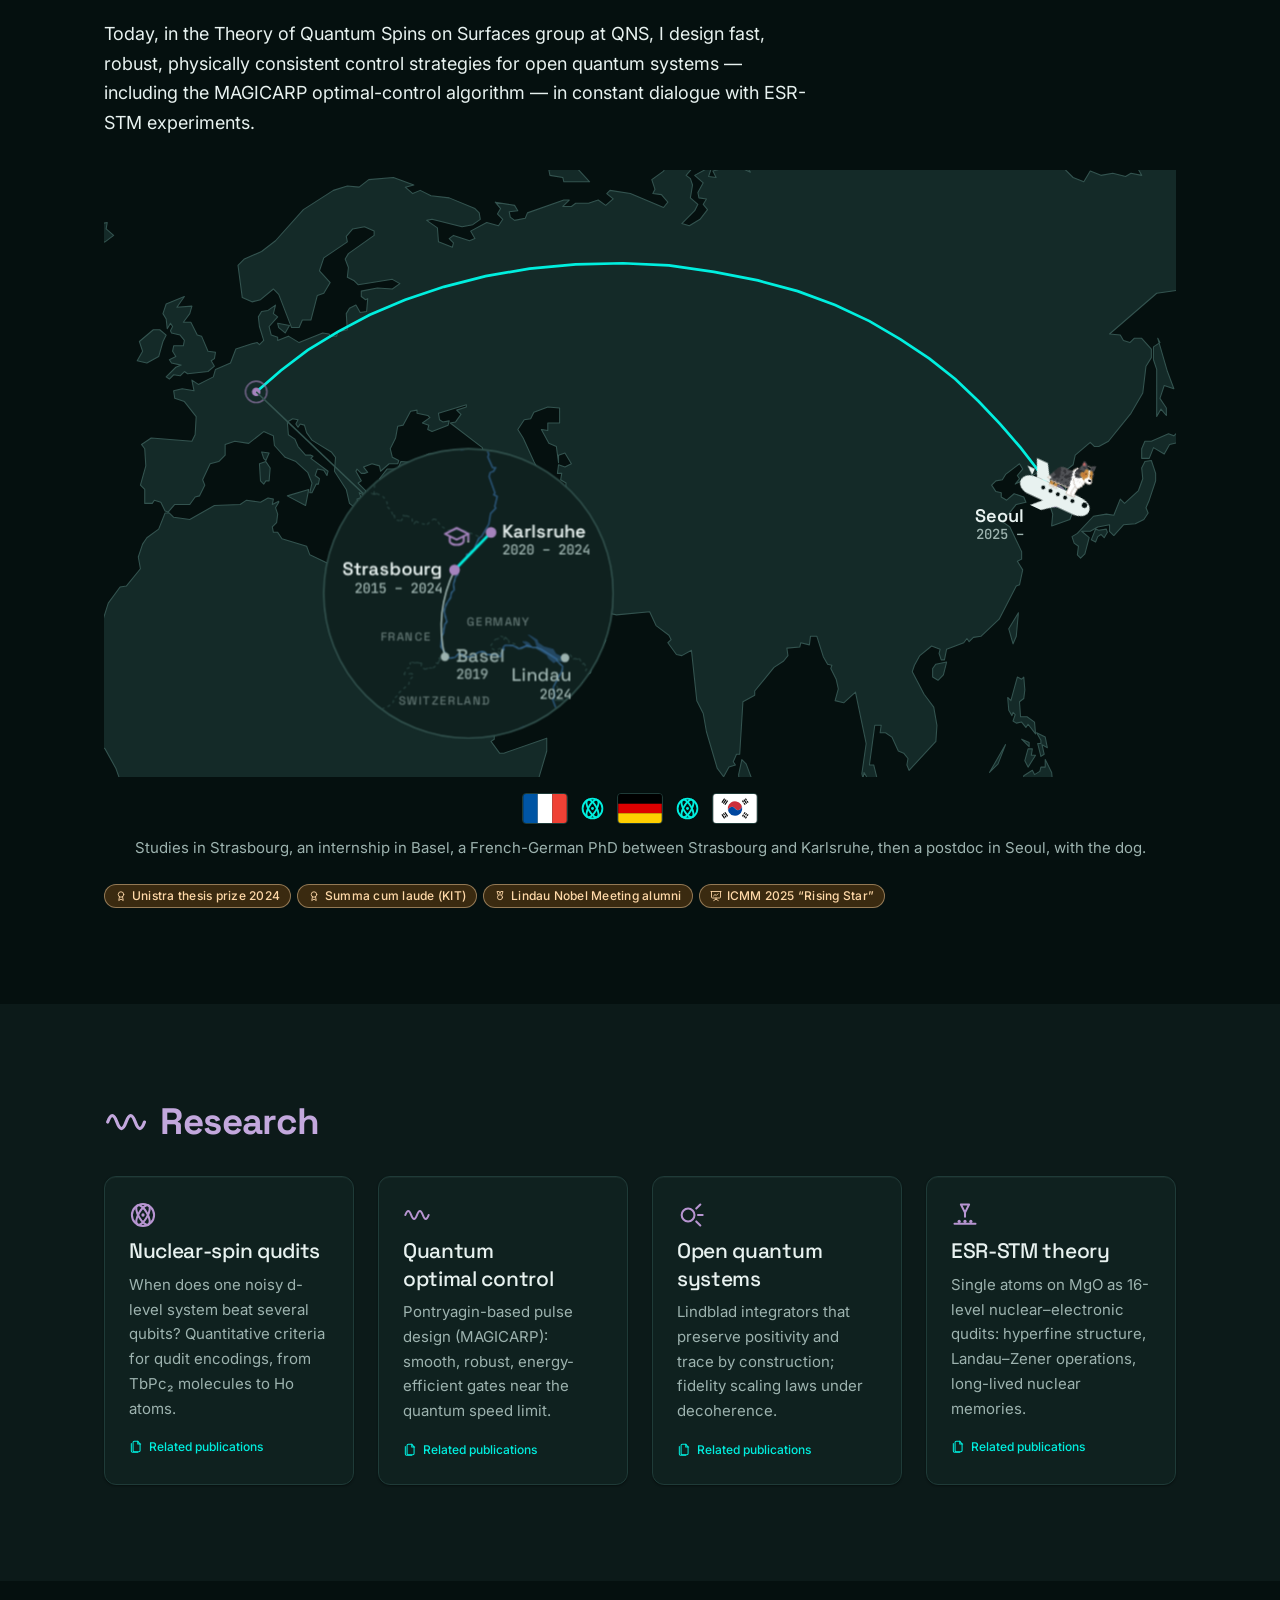
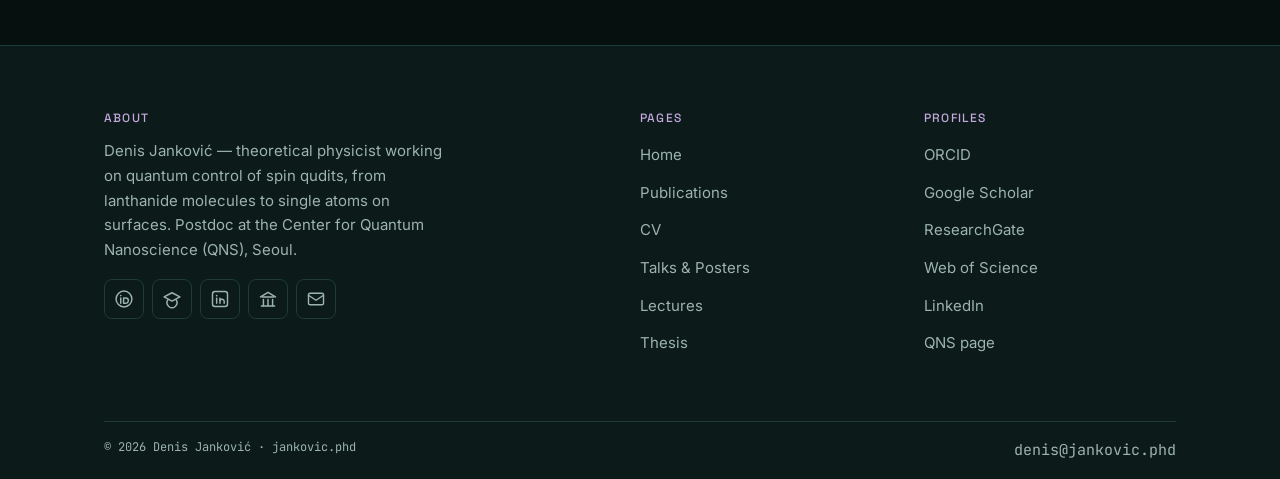
==== commit c6f73fd6: "Share the journey map with the CV and put the new dog on the plane The map moves into tools/partials" ====
--- a/index.html
+++ b/index.html
@@ -484,7 +484,7 @@
         <span lang="ko">현재 QNS의 표면 위 양자 스핀 이론 그룹에서, ESR-STM 실험과의 긴밀한 협력 속에 열린 양자계를 위한 빠르고 강건하며 물리적으로 일관된 제어 전략 — 최적 제어 알고리즘 MAGICARP를 포함하여 — 을 설계하고 있습니다.</span>
         <span lang="de">Heute entwerfe ich in der Gruppe für die Theorie von Quantenspins auf Oberflächen am QNS schnelle, robuste und physikalisch konsistente Steuerstrategien für offene Quantensysteme — darunter den Optimalsteuerungs-Algorithmus MAGICARP — im ständigen Dialog mit ESR-STM-Experimenten.</span>
       </p>
-      <!-- JOURNEY: start -->
+      <!-- @partial:journey -->
       <!-- The journey map: where the studies, the PhD and the postdoc took
            place, animated once as it scrolls into view (css/pages.css,
            "Journey map"). The land outline is Natural Earth 1:110m (public
@@ -492,7 +492,10 @@
            Rhine cities sit 4–9 px apart at this scale, hence the inset. Each
            city shows a note while hovered (the .journey__tip divs). A link to
            #map opens with the map centred in the viewport (js/map.js), the
-           same way #card does for the business card. -->
+           same way #card does for the business card. Shared with cv.html (a
+           collapsible pane at the top): this is tools/partials/journey.html,
+           copied into both pages by tools/sync_partials.py, and
+           tools/make_journey.py regenerates it. -->
       <figure class="journey" id="map" data-reveal data-i18n-aria-label="journeyMap" aria-label="Map of my journey: Strasbourg, Karlsruhe, then Seoul">
         <div class="journey__stage">
         <svg class="journey__map" viewBox="0 0 1000 566" aria-hidden="true" focusable="false">
@@ -538,11 +541,9 @@
           <path class="journey__plane-body" d="M-18 -7L-24 -20L-15 -20L-7 -7ZM-22 -7L-28 -12L-22 -12ZM-2 2L-14 14L-5 14L10 2Z"/>
           <path class="journey__plane-body" d="M28 0C28 -4 24 -7 16 -7L-18 -7C-24 -7 -28 -4 -28 0C-28 4 -24 7 -18 7L16 7C24 7 28 4 28 0Z"/>
           <path class="journey__plane-window" d="M-12 -2a1.5 1.5 0 1 0 3 0a1.5 1.5 0 1 0 -3 0ZM-6 -2a1.5 1.5 0 1 0 3 0a1.5 1.5 0 1 0 -3 0ZM0 -2a1.5 1.5 0 1 0 3 0a1.5 1.5 0 1 0 -3 0ZM6 -2a1.5 1.5 0 1 0 3 0a1.5 1.5 0 1 0 -3 0ZM12 -2a1.5 1.5 0 1 0 3 0a1.5 1.5 0 1 0 -3 0ZM21 -3a2 2 0 1 0 4 0a2 2 0 1 0 -4 0Z"/>
-          <g class="journey__dog" transform="translate(-3 -7) scale(0.9)">
-            <circle class="journey__hit" cx="5" cy="-12" r="18"/>
-            <path class="journey__dog-black" d="M-13 -9C-13 -14 -9 -17 -4 -17L5 -17C8 -17 10 -16 11 -14L13 -21C13 -24 16 -25 18 -24L24 -22L24 -19L19 -18C17 -17 15 -15 14 -13L12 -9L11 -1L9 -1L8 -8L6 -9L4 -1L2 -1L1 -8L-5 -8L-6 -1L-8 -1L-9 -8L-11 -8L-12 -1L-14 -1L-13 -9ZM-13 -12L-17 -14L-16 -10ZM14 -23L10 -20L13 -15Z"/>
-            <path class="journey__dog-tan" d="M9 -5h2v3h-2zM2 -5h2v3h-2zM-8 -5h2v3h-2zM-14 -5h2v3h-2zM15 -19a2 2 0 1 0 4 0a2 2 0 1 0 -4 0ZM14 -23a1 1 0 1 0 2 0a1 1 0 1 0 -2 0Z"/>
-            <path class="journey__dog-white" d="M11 -14L14 -12L12 -8L10 -9ZM9 -2h2v2h-2zM2 -2h2v2h-2zM-8 -2h2v2h-2zM-14 -2h2v2h-2zM19 -18L24 -19L24 -21L21 -21Z"/>
+          <g class="journey__dog">
+            <circle class="journey__hit" cx="5" cy="-19" r="17"/>
+            <image href="assets/img/journey/dog-plane.webp" x="-11" y="-33" width="32" height="28.5"/>
           </g>
         </g></g>
         </svg>
@@ -569,7 +570,7 @@
         <span lang="de">Studium in Straßburg, ein Praktikum in Basel, eine deutsch-französische Promotion zwischen Straßburg und Karlsruhe, dann Postdoc in Seoul, mit dem Hund.</span>
       </figcaption>
       </figure>
-      <!-- JOURNEY: end -->
+      <!-- /@partial:journey -->
       <div class="chip-cluster" data-reveal style="margin-top: var(--space-5)">
         <span class="chip chip--award"><svg class="icon" aria-hidden="true"><use href="#i-award"/></svg><span lang="en">Unistra thesis prize 2024</span><span lang="fr">Prix de thèse Unistra 2024</span><span lang="ko">스트라스부르 대학교 논문상 2024</span><span lang="de">Dissertationspreis Unistra 2024</span></span>
         <span class="chip chip--award"><svg class="icon" aria-hidden="true"><use href="#i-award"/></svg>Summa cum laude (KIT)</span>
--- a/css/pages.css
+++ b/css/pages.css
@@ -157,6 +157,16 @@
    flight to Seoul, then the flags. Without JS, or with reduced motion, it
    simply stands finished. */
 .journey { margin: var(--space-6) 0 0; }
+/* On the CV the map sits in a collapsible pane above the CV itself. */
+.journey-pane { border: 1px solid var(--border-hairline); border-radius: var(--radius-card);
+  background: var(--surface-card); padding: var(--space-4) var(--space-5); margin-bottom: var(--space-6); }
+.journey-pane summary { cursor: pointer; font-family: var(--font-display); font-weight: 500;
+  color: var(--text-heading); display: flex; align-items: center; gap: 8px; list-style: none; }
+.journey-pane summary::-webkit-details-marker { display: none; }
+.journey-pane summary .icon { transition: transform var(--dur-2) var(--ease-out); }
+.journey-pane[open] summary .icon { transform: rotate(180deg); }
+.journey-pane .journey { margin-top: var(--space-4); }
+@media print { .journey-pane { display: none; } }
 .journey__stage { position: relative; }
 .journey__map { display: block; width: 100%; height: auto; }
 .journey__land { fill: var(--surface-raised); stroke: var(--border-strong); stroke-width: 1; stroke-linejoin: round; }
@@ -188,9 +198,6 @@
 .journey__plane-body { fill: var(--text-body); }
 .journey__plane-window { fill: var(--bg-page); }
 /* A black-tri Australian shepherd: a pale hairline keeps the black on the dark theme. */
-.journey__dog-black { fill: #111517; stroke: var(--text-body); stroke-width: 0.7; paint-order: stroke; stroke-linejoin: round; }
-.journey__dog-tan { fill: #c07a3a; }
-.journey__dog-white { fill: #fff; }
 .journey__flags { display: flex; align-items: center; justify-content: center; gap: var(--space-3); margin-top: var(--space-4); }
 .journey__flag { display: block; width: 46px; height: 31px; border-radius: 4px; overflow: hidden;
   border: 1px solid var(--border-hairline); box-shadow: 0 1px 2px rgb(0 0 0 / 0.2); }
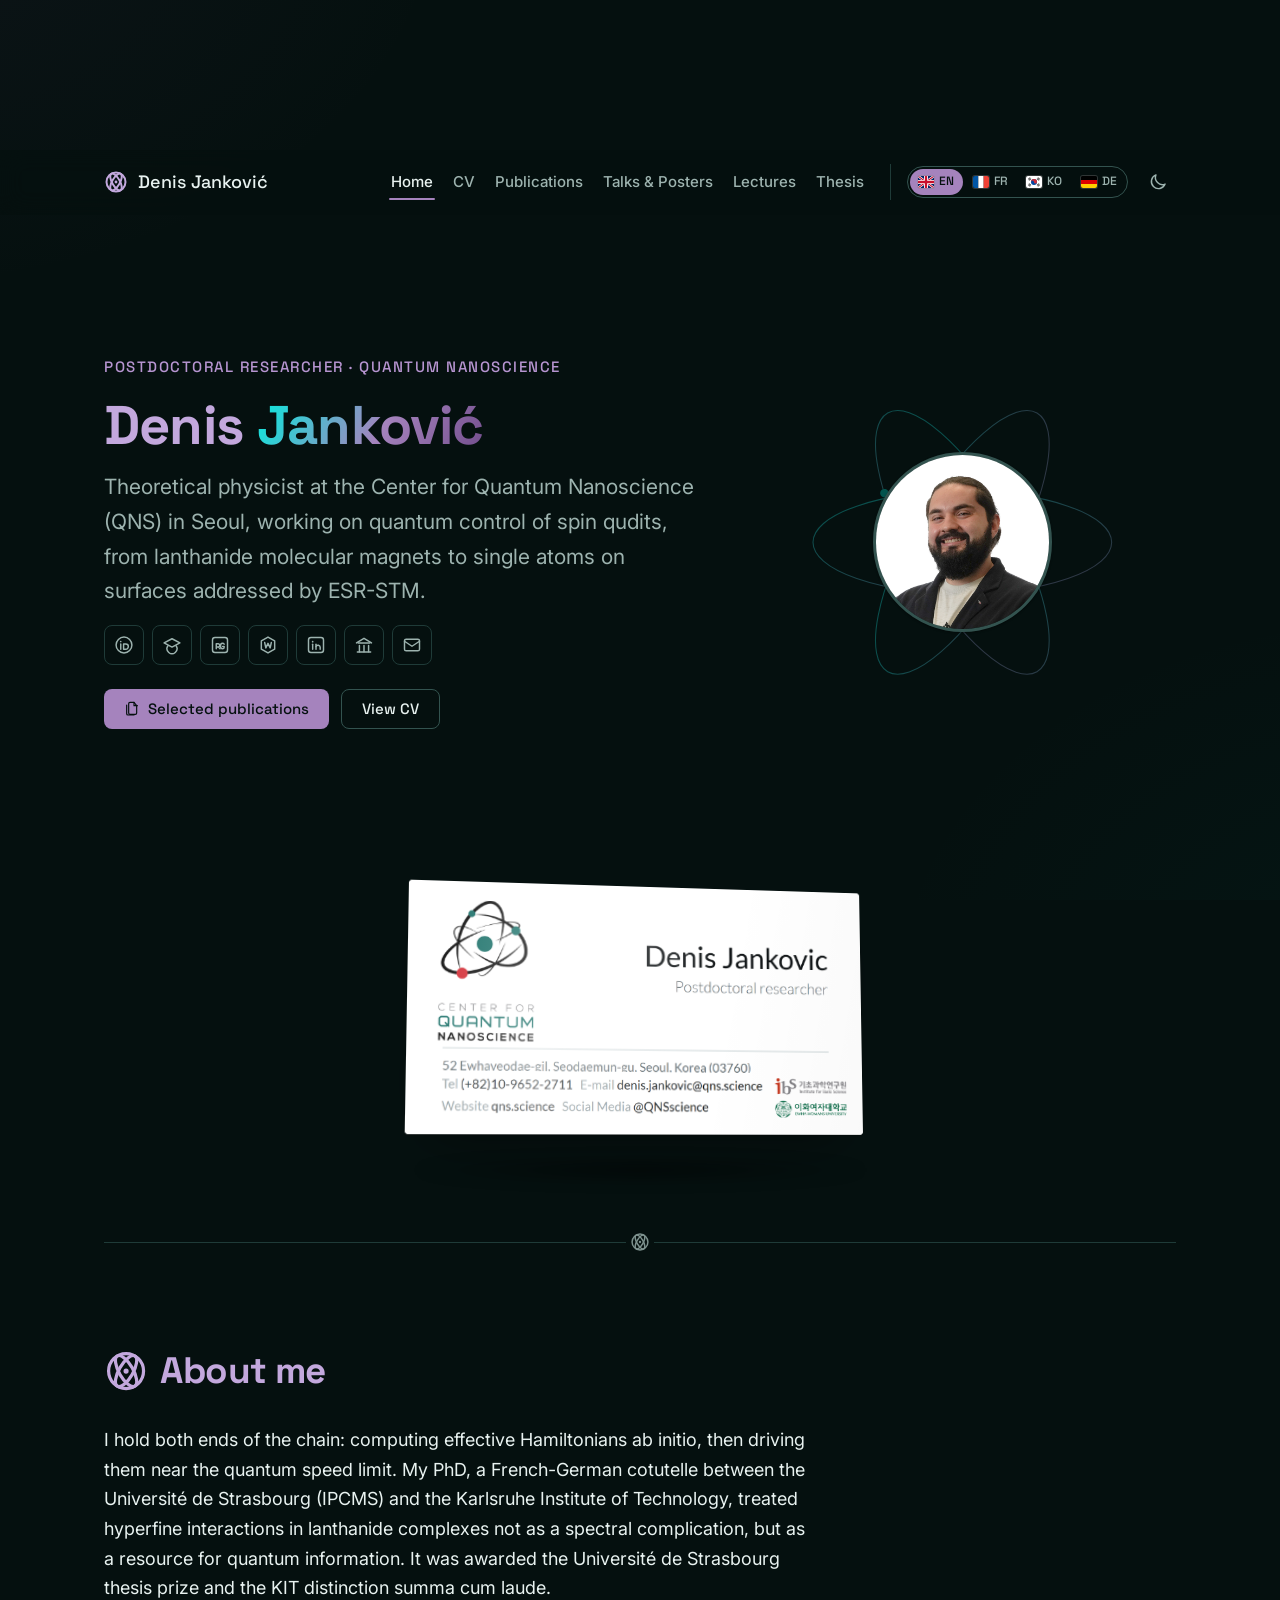
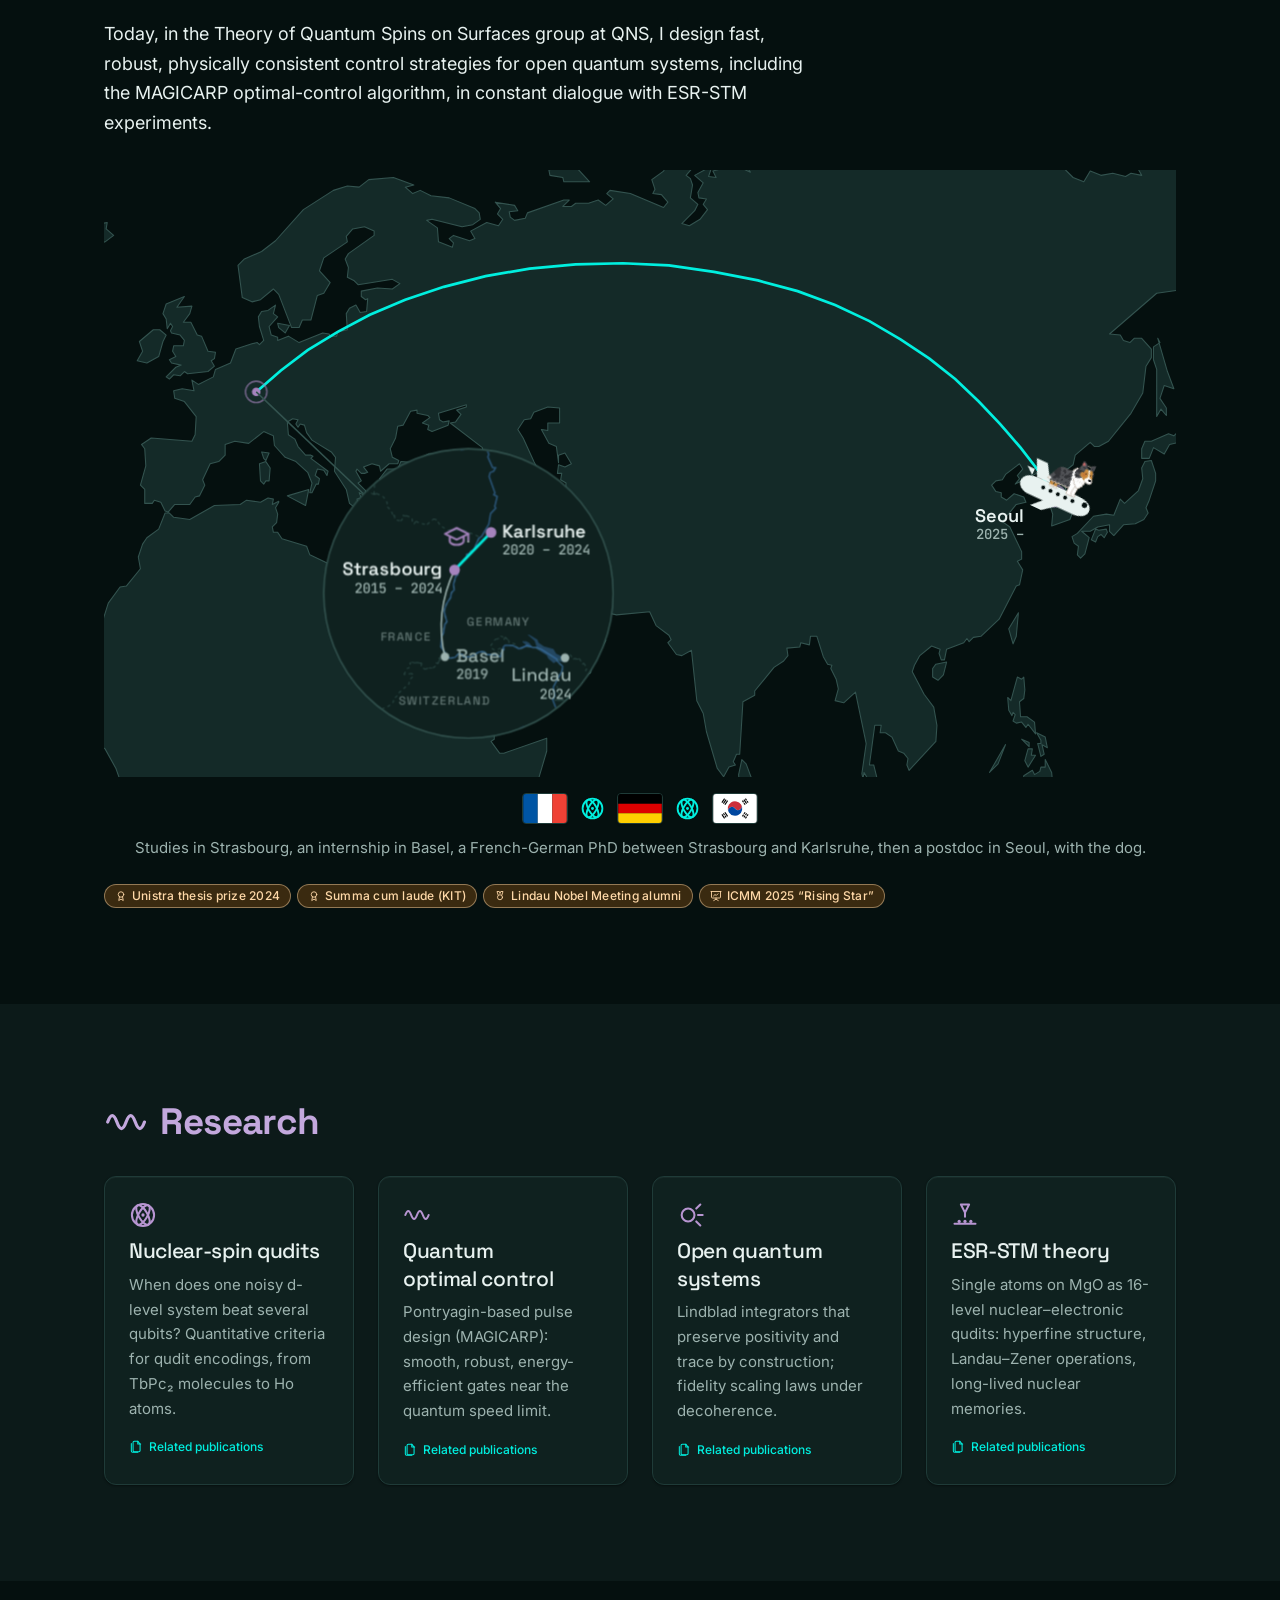
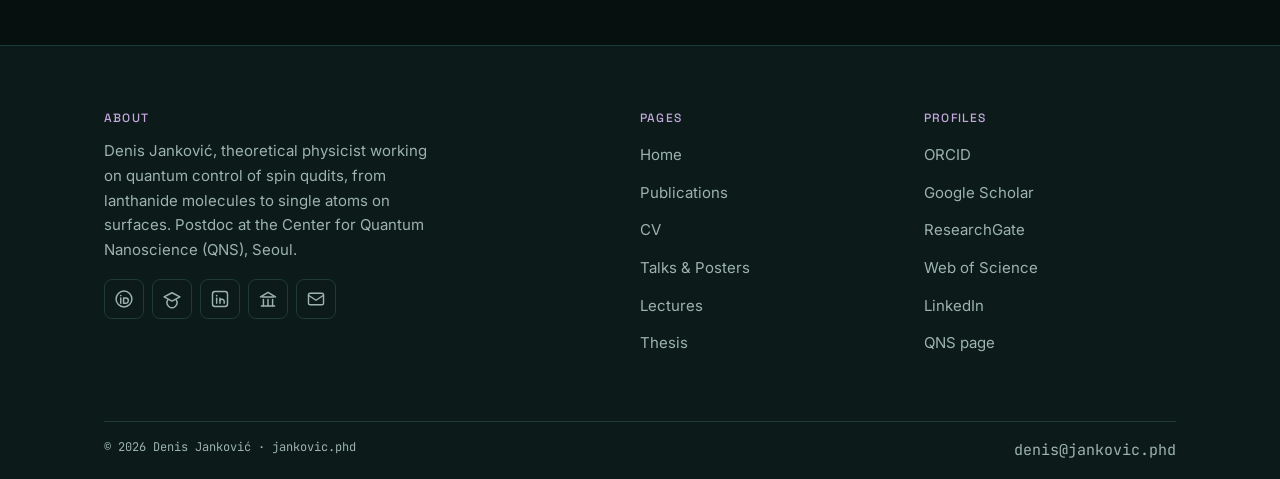
==== commit 72063abb: "Replace em dashes in visitor-facing text Rewrite every em dash a visitor can see with a comma, colon" ====
--- a/index.html
+++ b/index.html
@@ -3,11 +3,11 @@
 <head>
   <meta charset="utf-8">
   <meta name="viewport" content="width=device-width, initial-scale=1">
-  <title>Denis Janković — Quantum Nanoscience Researcher</title>
-  <meta name="description" content="Denis Janković — theoretical physicist at the Center for Quantum Nanoscience (QNS), Seoul. Quantum control of spin qudits, from lanthanide molecules to single atoms on surfaces. Publications, CV, talks and thesis.">
+  <title>Denis Janković | Quantum Nanoscience Researcher</title>
+  <meta name="description" content="Denis Janković, theoretical physicist at the Center for Quantum Nanoscience (QNS), Seoul. Quantum control of spin qudits, from lanthanide molecules to single atoms on surfaces. Publications, CV, talks and thesis.">
   <link rel="canonical" href="https://jankovic.phd/">
   <meta property="og:type" content="profile">
-  <meta property="og:title" content="Denis Janković — Quantum Nanoscience Researcher">
+  <meta property="og:title" content="Denis Janković | Quantum Nanoscience Researcher">
   <meta property="og:description" content="Quantum control of spin qudits, from lanthanide molecules to single atoms on surfaces. Publications, CV, talks and thesis.">
   <meta property="og:url" content="https://jankovic.phd/">
   <meta property="og:image" content="https://jankovic.phd/assets/img/og-card.png">
@@ -389,10 +389,10 @@
       </p>
       <h1 class="hero__name load-rise" style="--load-delay:180ms">Denis <span class="grad">Janković</span></h1>
       <p class="hero__bio load-rise" style="--load-delay:260ms">
-        <span lang="en">Theoretical physicist at the Center for Quantum Nanoscience (QNS) in Seoul, working on quantum control of spin qudits — from lanthanide molecular magnets to single atoms on surfaces addressed by ESR-STM.</span>
-        <span lang="fr">Physicien théoricien au Center for Quantum Nanoscience (QNS) à Séoul, je travaille sur le contrôle quantique des qudits de spin — des aimants moléculaires de lanthanides aux atomes uniques sur surface adressés par ESR-STM.</span>
+        <span lang="en">Theoretical physicist at the Center for Quantum Nanoscience (QNS) in Seoul, working on quantum control of spin qudits, from lanthanide molecular magnets to single atoms on surfaces addressed by ESR-STM.</span>
+        <span lang="fr">Physicien théoricien au Center for Quantum Nanoscience (QNS) à Séoul, je travaille sur le contrôle quantique des qudits de spin, des aimants moléculaires de lanthanides aux atomes uniques sur surface adressés par ESR-STM.</span>
         <span lang="ko">서울 양자나노과학연구단(QNS)의 이론물리학자로서, 란타넘족 분자 자석부터 ESR-STM으로 조작하는 표면 위 단일 원자까지, 스핀 큐디트의 양자 제어를 연구합니다.</span>
-        <span lang="de">Theoretischer Physiker am Center for Quantum Nanoscience (QNS) in Seoul. Ich arbeite an der Quantenkontrolle von Spin-Qudits — von molekularen Lanthanoid-Magneten bis zu einzelnen Atomen auf Oberflächen, adressiert per ESR-STM.</span>
+        <span lang="de">Theoretischer Physiker am Center for Quantum Nanoscience (QNS) in Seoul. Ich arbeite an der Quantenkontrolle von Spin-Qudits, von molekularen Lanthanoid-Magneten bis zu einzelnen Atomen auf Oberflächen, adressiert per ESR-STM.</span>
       </p>
       <div class="hero__links load-rise" style="--load-delay:340ms">
         <a class="icon-btn" href="https://orcid.org/0000-0002-9550-6412" aria-label="ORCID" title="ORCID"><svg class="icon" aria-hidden="true"><use href="#i-orcid"/></svg></a>
@@ -454,7 +454,7 @@
   <section class="card-stage container" id="card" data-card-stage data-i18n-aria-label="businessCard" aria-label="Business card">
     <div class="card3d">
       <div class="card3d__face card3d__face--front">
-        <img src="assets/img/card/business-card-en.png" width="1420" height="768" alt="Business card of Denis Jankovic, postdoctoral researcher at the Center for Quantum Nanoscience — 52 Ewhayeodae-gil, Seodaemun-gu, Seoul, Korea (03760); denis.jankovic@qns.science; qns.science; @QNSscience">
+        <img src="assets/img/card/business-card-en.png" width="1420" height="768" alt="Business card of Denis Jankovic, postdoctoral researcher at the Center for Quantum Nanoscience, 52 Ewhayeodae-gil, Seodaemun-gu, Seoul, Korea (03760); denis.jankovic@qns.science; qns.science; @QNSscience">
       </div>
       <div class="card3d__face card3d__face--back">
         <img src="assets/img/card/business-card-ko.png" width="1420" height="768" alt="명함 뒷면 (한국어): 양코비치 데니스, 박사후과정연구원, 양자나노과학연구단">
@@ -473,16 +473,16 @@
     </div>
     <div data-reveal-group>
       <p data-reveal>
-        <span lang="en">I hold both ends of the chain: computing effective Hamiltonians ab initio, then driving them near the quantum speed limit. My PhD — a French-German cotutelle between the Université de Strasbourg (IPCMS) and the Karlsruhe Institute of Technology — treated hyperfine interactions in lanthanide complexes not as a spectral complication, but as a resource for quantum information. It was awarded the Université de Strasbourg thesis prize and the KIT distinction summa cum laude.</span>
-        <span lang="fr">Je tiens les deux bouts de la chaîne : calculer ab initio des hamiltoniens effectifs, puis les commander près de la limite de vitesse quantique. Ma thèse — une cotutelle franco-allemande entre l'Université de Strasbourg (IPCMS) et le Karlsruhe Institute of Technology — a traité les interactions hyperfines dans les complexes de lanthanides non comme une complication spectrale, mais comme une ressource pour l'information quantique. Elle a reçu le prix de thèse de l'Université de Strasbourg et la mention summa cum laude du KIT.</span>
+        <span lang="en">I hold both ends of the chain: computing effective Hamiltonians ab initio, then driving them near the quantum speed limit. My PhD, a French-German cotutelle between the Université de Strasbourg (IPCMS) and the Karlsruhe Institute of Technology, treated hyperfine interactions in lanthanide complexes not as a spectral complication, but as a resource for quantum information. It was awarded the Université de Strasbourg thesis prize and the KIT distinction summa cum laude.</span>
+        <span lang="fr">Je tiens les deux bouts de la chaîne : calculer ab initio des hamiltoniens effectifs, puis les commander près de la limite de vitesse quantique. Ma thèse, une cotutelle franco-allemande entre l'Université de Strasbourg (IPCMS) et le Karlsruhe Institute of Technology, a traité les interactions hyperfines dans les complexes de lanthanides non comme une complication spectrale, mais comme une ressource pour l'information quantique. Elle a reçu le prix de thèse de l'Université de Strasbourg et la mention summa cum laude du KIT.</span>
         <span lang="ko">저는 사슬의 양 끝을 모두 다룹니다: 유효 해밀토니안을 제일원리로 계산하고, 이를 양자 속도 한계 근처에서 제어하는 것입니다. 스트라스부르 대학교(IPCMS)와 카를스루에 공과대학교(KIT)의 공동 박사과정으로 수행한 학위논문에서는 란타넘족 착물의 초미세 상호작용을 스펙트럼의 골칫거리가 아니라 양자정보의 자원으로 다루었으며, 스트라스부르 대학교 논문상과 KIT의 summa cum laude를 받았습니다.</span>
-        <span lang="de">Ich halte beide Enden der Kette: effektive Hamiltonians ab initio berechnen und sie dann nahe dem Quanten-Geschwindigkeitslimit steuern. Meine Dissertation — eine deutsch-französische Cotutelle zwischen der Université de Strasbourg (IPCMS) und dem Karlsruher Institut für Technologie — behandelte Hyperfein-Wechselwirkungen in Lanthanoid-Komplexen nicht als spektrale Komplikation, sondern als Ressource für die Quanteninformation. Sie wurde mit dem Dissertationspreis der Université de Strasbourg und der KIT-Auszeichnung summa cum laude gewürdigt.</span>
+        <span lang="de">Ich halte beide Enden der Kette: effektive Hamiltonians ab initio berechnen und sie dann nahe dem Quanten-Geschwindigkeitslimit steuern. Meine Dissertation, eine deutsch-französische Cotutelle zwischen der Université de Strasbourg (IPCMS) und dem Karlsruher Institut für Technologie, behandelte Hyperfein-Wechselwirkungen in Lanthanoid-Komplexen nicht als spektrale Komplikation, sondern als Ressource für die Quanteninformation. Sie wurde mit dem Dissertationspreis der Université de Strasbourg und der KIT-Auszeichnung summa cum laude gewürdigt.</span>
       </p>
       <p data-reveal style="margin-top: var(--space-4)">
-        <span lang="en">Today, in the Theory of Quantum Spins on Surfaces group at QNS, I design fast, robust, physically consistent control strategies for open quantum systems — including the MAGICARP optimal-control algorithm — in constant dialogue with ESR-STM experiments.</span>
-        <span lang="fr">Aujourd'hui, dans le groupe de théorie des spins quantiques sur surfaces du QNS, je conçois des stratégies de commande rapides, robustes et physiquement consistantes pour les systèmes quantiques ouverts — dont l'algorithme de contrôle optimal MAGICARP — en dialogue constant avec les expériences ESR-STM.</span>
-        <span lang="ko">현재 QNS의 표면 위 양자 스핀 이론 그룹에서, ESR-STM 실험과의 긴밀한 협력 속에 열린 양자계를 위한 빠르고 강건하며 물리적으로 일관된 제어 전략 — 최적 제어 알고리즘 MAGICARP를 포함하여 — 을 설계하고 있습니다.</span>
-        <span lang="de">Heute entwerfe ich in der Gruppe für die Theorie von Quantenspins auf Oberflächen am QNS schnelle, robuste und physikalisch konsistente Steuerstrategien für offene Quantensysteme — darunter den Optimalsteuerungs-Algorithmus MAGICARP — im ständigen Dialog mit ESR-STM-Experimenten.</span>
+        <span lang="en">Today, in the Theory of Quantum Spins on Surfaces group at QNS, I design fast, robust, physically consistent control strategies for open quantum systems, including the MAGICARP optimal-control algorithm, in constant dialogue with ESR-STM experiments.</span>
+        <span lang="fr">Aujourd'hui, dans le groupe de théorie des spins quantiques sur surfaces du QNS, je conçois des stratégies de commande rapides, robustes et physiquement consistantes pour les systèmes quantiques ouverts, dont l'algorithme de contrôle optimal MAGICARP, en dialogue constant avec les expériences ESR-STM.</span>
+        <span lang="ko">현재 QNS의 표면 위 양자 스핀 이론 그룹에서, ESR-STM 실험과의 긴밀한 협력 속에 열린 양자계를 위한 빠르고 강건하며 물리적으로 일관된 제어 전략(최적 제어 알고리즘 MAGICARP 포함)을 설계하고 있습니다.</span>
+        <span lang="de">Heute entwerfe ich in der Gruppe für die Theorie von Quantenspins auf Oberflächen am QNS schnelle, robuste und physikalisch konsistente Steuerstrategien für offene Quantensysteme, darunter den Optimalsteuerungs-Algorithmus MAGICARP, im ständigen Dialog mit ESR-STM-Experimenten.</span>
       </p>
       <!-- @partial:journey -->
       <!-- The journey map: where the studies, the PhD and the postdoc took
@@ -625,10 +625,10 @@
       <div>
         <h4><span lang="en">About</span><span lang="fr">À propos</span><span lang="ko">소개</span><span lang="de">Über</span></h4>
         <p class="site-footer__bio">
-          <span lang="en">Denis Janković — theoretical physicist working on quantum control of spin qudits, from lanthanide molecules to single atoms on surfaces. Postdoc at the Center for Quantum Nanoscience (QNS), Seoul.</span>
-          <span lang="fr">Denis Janković — physicien théoricien, contrôle quantique de qudits de spin, des molécules de lanthanides aux atomes uniques sur surface. Postdoctorant au Center for Quantum Nanoscience (QNS), Séoul.</span>
-          <span lang="ko">데니스 얀코비치 — 이론물리학자. 란타넘족 분자부터 표면 위 단일 원자까지, 스핀 큐디트의 양자 제어를 연구합니다. 서울 양자나노과학연구단(QNS) 박사후연구원.</span>
-          <span lang="de">Denis Janković — theoretischer Physiker, Quantenkontrolle von Spin-Qudits, von Lanthanoid-Molekülen bis zu einzelnen Atomen auf Oberflächen. Postdoc am Center for Quantum Nanoscience (QNS), Seoul.</span>
+          <span lang="en">Denis Janković, theoretical physicist working on quantum control of spin qudits, from lanthanide molecules to single atoms on surfaces. Postdoc at the Center for Quantum Nanoscience (QNS), Seoul.</span>
+          <span lang="fr">Denis Janković, physicien théoricien. Contrôle quantique de qudits de spin, des molécules de lanthanides aux atomes uniques sur surface. Postdoctorant au Center for Quantum Nanoscience (QNS), Séoul.</span>
+          <span lang="ko">데니스 얀코비치, 이론물리학자. 란타넘족 분자부터 표면 위 단일 원자까지, 스핀 큐디트의 양자 제어를 연구합니다. 서울 양자나노과학연구단(QNS) 박사후연구원.</span>
+          <span lang="de">Denis Janković, theoretischer Physiker. Quantenkontrolle von Spin-Qudits, von Lanthanoid-Molekülen bis zu einzelnen Atomen auf Oberflächen. Postdoc am Center for Quantum Nanoscience (QNS), Seoul.</span>
         </p>
         <div class="site-footer__icons">
           <a class="icon-btn" href="https://orcid.org/0000-0002-9550-6412" aria-label="ORCID"><svg class="icon" aria-hidden="true"><use href="#i-orcid"/></svg></a>
